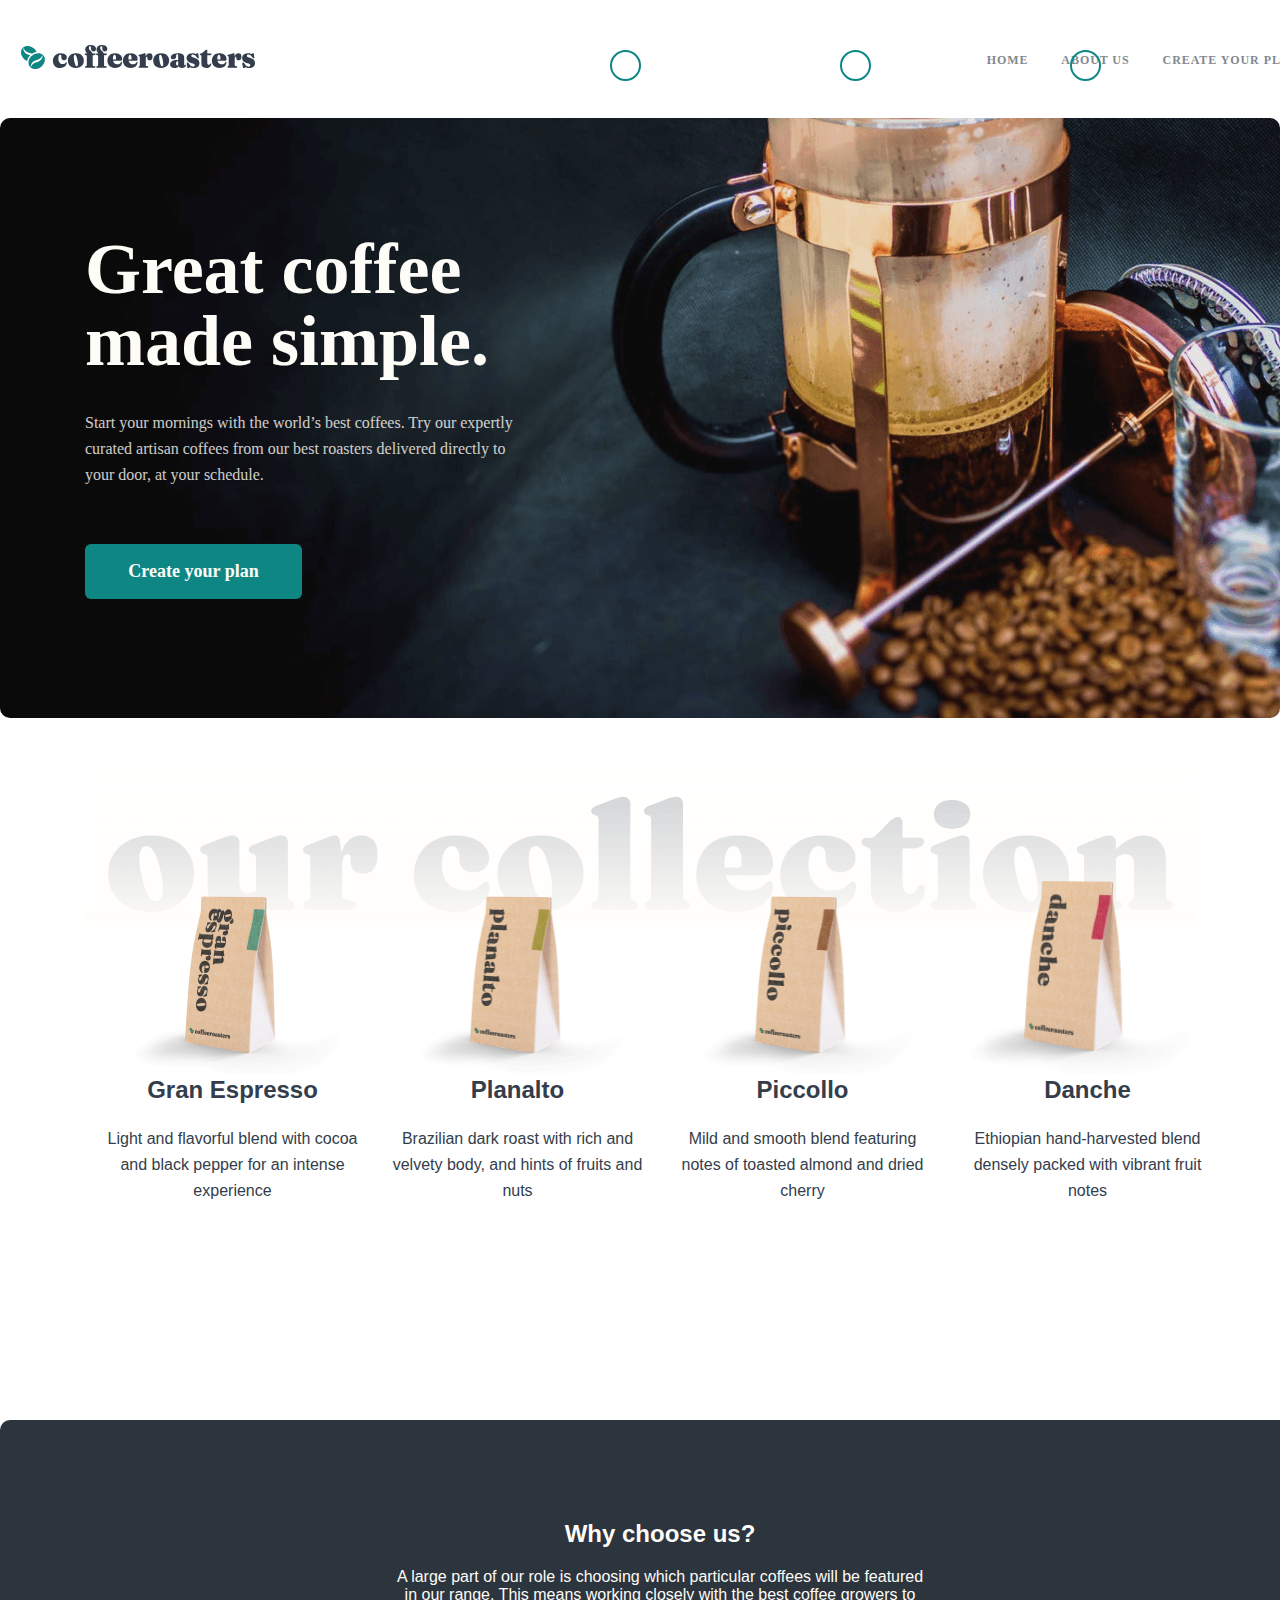
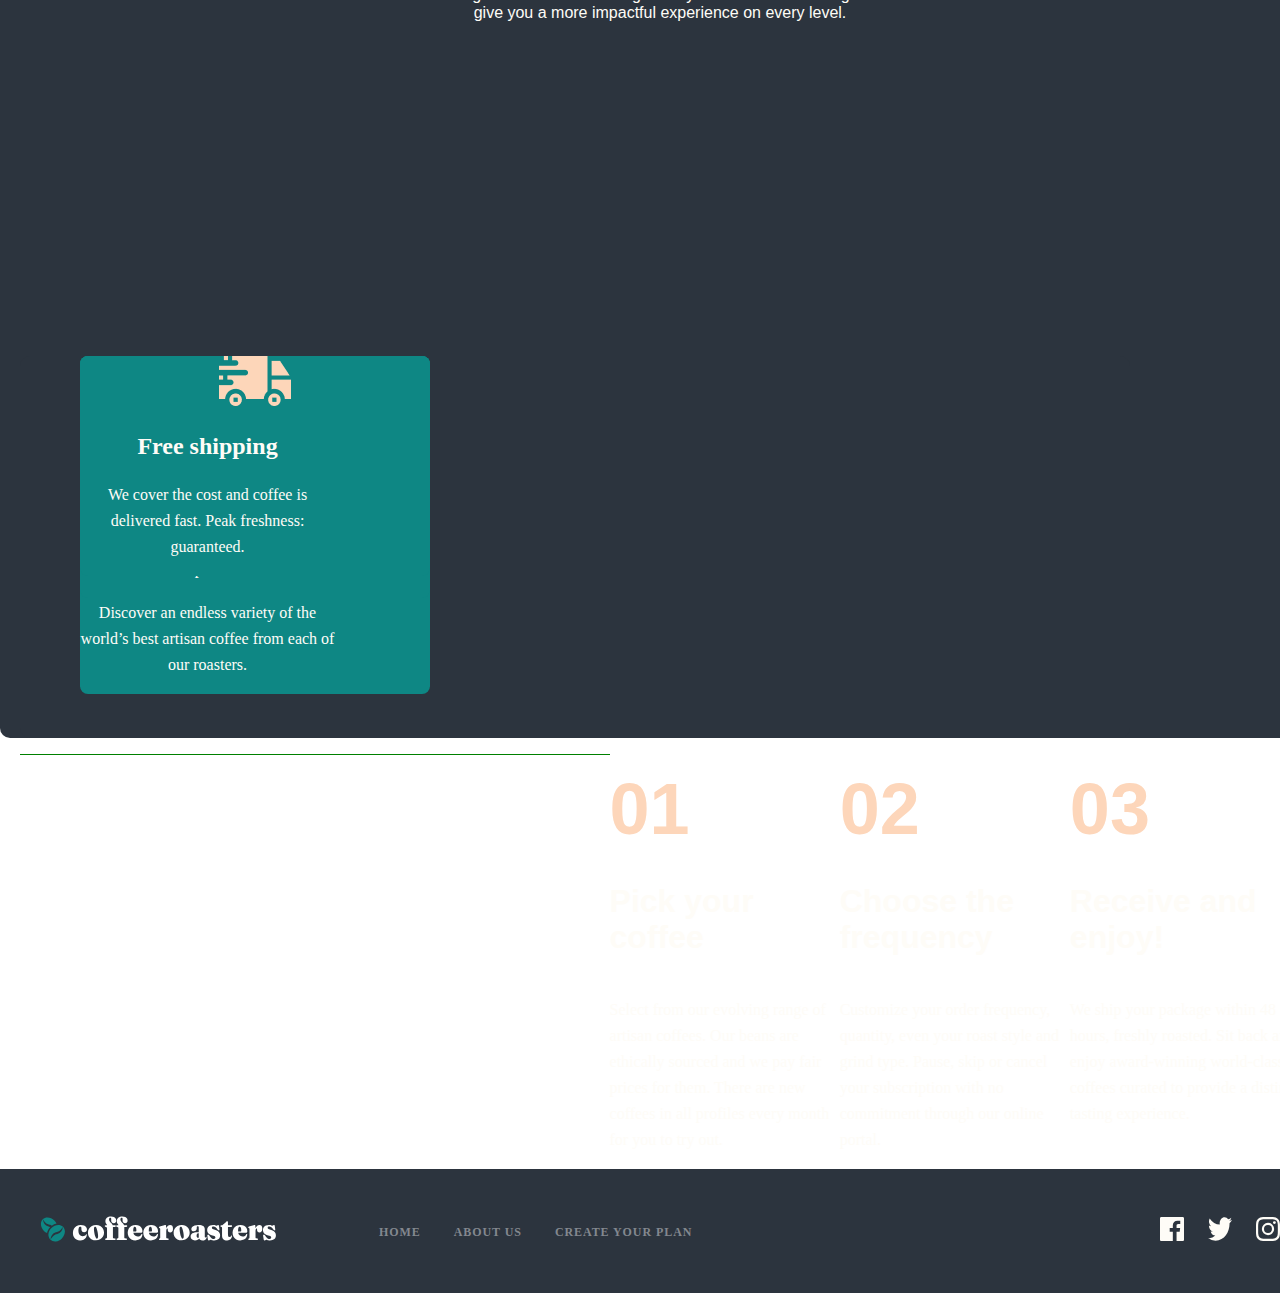
==== index.html @ 42d0ed80 "Add changing coffee" ====
<!DOCTYPE html>
<html lang="en">
<head>
    <meta charset="UTF-8">
    <meta http-equiv="X-UA-Compatible" content="IE=edge">
    <meta name="viewport" content="width=device-width, initial-scale=1.0">
    
    <link rel="stylesheet" href="./css/main.min.css">
    <title>coffeeroasters</title>
</head>
<body>
    <!-- Header -->
    
    <header class="header">
        <div class="container">
            <a class="logo-link" href="./index.html">
                <img
                class="logo-link-image" 
                src="./images/header-logo.svg" 
                alt="coffeeroasters's logo"
                width="236"
                height="26"
                >
            </a>
            
            <!-- nav -->
            
            <nav class="nav">
                <ul class="nav__list">
                    <li class="nav__item">
                        <a class="nav__link nav__link--active" href="./index.html">HOME</a>
                    </li>
                    <li class="nav__item">
                        <a class="nav__link" href="./about.html">ABOUT US</a>
                    </li>
                    <li class="nav__item">
                        <a class="nav__link" href="./creat.html">Create your plan</a>
                    </li>
                </ul>
            </nav>
        </div>
    </header>
    
    <!-- Main -->
    
    <main class="main">
        <!-- Hero -->
        
        <section class="hero">
            <div class="container">
                <h1 class="hero__heading">Great coffee made simple.</h1>
                
                <p class="hero__description">
                    Start your mornings with the world’s best coffees. 
                    Try our expertly curated artisan coffees from our best 
                    roasters delivered directly to your door, at your schedule.
                </p>
                
                <button
                class="hero__link button" 
                href="./create-your-plan.html" 
                title="Create your plan">Create your plan
            </button>
        </div>
    </section>
    
    <!-- Collection -->
    <section class="collection">
        <div class="container__small">
            <ul class="collection__list">
                <li class="collection__item__espresso">
                    <h2 class="collection__heading">Gran Espresso</h2>
                    
                    <p class="collection__paragraph">
                        Light and flavorful blend with
                        cocoa and black pepper for an intense experience
                    </p>
                </li>
                <li class="collection__item__planalto">
                    <h2 class="collection__heading">Planalto</h2>
                    
                    <p class="collection__paragraph">
                        Brazilian dark roast with rich and velvety body, 
                        and hints of fruits and nuts
                    </p>
                </li>
                <li class="collection__item__piccollo">
                    <h2 class="collection__heading">Piccollo</h2>
                    
                    <p class="collection__paragraph">
                        Mild and smooth blend featuring notes
                        of toasted almond and dried cherry
                    </p>
                </li>
                <li class="collection__item__danche">
                    <h2 class="collection__heading">Danche</h2>
                    
                    <p class="collection__paragraph">
                        Ethiopian hand-harvested blend densely
                        packed with vibrant fruit notes
                    </p>
                </li>
            </ul>
        </div>
    </section>
    
    <section class="service">
        <div class="container">
            <div class="service__info">
                <h2 class="service-heading">Why choose us?</h2>
                
                <p class="service__info__paragraph">
                    A large part of our role is choosing which particular
                    coffees will be featured 
                    in our range. This means working closely 
                    with the best coffee growers to give 
                    you a more impactful experience on every level.
                </p>
            </div>
            
            
            <div class="services">
                <div class="container">
                    <ul class="services__sub__list">
                        <li class="services__sub__item  ">
                            <img
                            class="coffe" 
                            src="./images/coffe.png" 
                            alt="coffe"
                            width="71"
                            height="72"
                            >
                            
                            <h2 class="services__sub__heading">Best quality</h2>
                            
                            <p class="services__sub__text">
                                Discover an endless variety of the world’s
                                best artisan coffee from each of our roasters.
                            </p>
                        </li>
                        <li class="services__sub__item ">
                            <img
                            class="benefits"
                            src="./images/surprise.png" 
                            alt="Exclusive benefits"
                            width="72"
                            height="72"
                            >
                            <h2 class="services__sub__heading">Exclusive benefits</h2>
                            
                            <p class="services__sub__text">
                                Special offers and swag when you subscribe, 
                                including 30% off your first shipment.
                            </p>
                        </li>
                        <li class="services__sub__item">
                            
                            <img  
                            class="car"
                            src="./images/car.png" 
                            alt="Free shipping"
                            width="72"
                            height="50"
                            >
                            <h2 class="services__sub__heading">Free shipping</h2>
                            
                            <p class="services__sub__text">
                                We cover the cost and coffee is delivered fast.
                                Peak freshness: guaranteed.
                            </p>
                        </li>
                    </ul>
                </div>
            </div>
        </div>
        
    </section>
    
    
    <section class="choices">
        <div class="container">
            <ol class="choices__list">
                <li class="choices__item">
                    <h3 class="choices__heading">
                        <span class="choices__heading__count">01</span>
                        <span class="choices__heading__text">Pick your coffee</span>
                    </h3>
                    
                    <p class="choices__text">
                        Select from our evolving range of artisan coffees.
                        Our beans are ethically 
                        sourced and we pay fair prices for them. 
                        There are new coffees in all profiles 
                        every month for you to try out.
                    </p>
                </li>
                
                <li class="choices__item">
                    <h3 class="choices__heading">
                        <span class="choices__heading__count">02</span>
                        <span class="choices__heading__text">Choose the frequency</span>
                    </h3>
                    
                    <p class="choices__text">
                        Customize your order frequency, quantity, 
                        even your roast style and grind type. 
                        Pause, skip or cancel your subscription 
                        with no commitment through our online portal.
                    </p>
                </li>
                
                <li class="choices__item">
                    <h3 class="choices__heading">
                        <span class="choices__heading__count">03</span>
                        <span class="choices__heading__text">Receive and enjoy!</span>
                    </h3>
                    
                    <p class="choices__text">
                        We ship your package within 48 hours, freshly roasted. 
                        Sit back and enjoy award-winning world-class coffees curated
                        to provide a distinct tasting experience.
                    </p>
                </li>
            </ol>
        </div>
    </section>
</main>

<!-- Footer -->

<footer class="footer">
    <div class="container">
        <div class="footer__inner">
            <a class="logo-link" href="./index.html">
                <img
                class="logo-link-image" 
                src="./images/logo-oq.svg" 
                alt="coffeeroasters's logo"
                width="236"
                height="26"
                >
            </a>
            
            <!-- Nav -->
            
            <nav class="nav">
                <ul class="nav__list">
                    <li class="nav__item">
                        <a class="nav__link" href="./index.html">HOME</a>
                    </li>
                    <li class="nav__item">
                        <a class="nav__link" href="./about.html">ABOUT US</a>
                    </li>
                    <li class="nav__item">
                        <a class="nav__link" href="./creat.html">Create your plan</a>
                    </li>
                </ul>
            </nav>
            
            <!-- Socials -->
            
            <ul class="socials">
                <li class="socials__item">
                    <a class="socials__link" href="#">
                        <img
                        src="./images/facebooke.svg" 
                        alt="Social media icon"
                        width="24"
                        height="24"
                        >
                    </a>
                </li>
                <li class="socials__item">
                    <a class="socials__link" href="#">
                        <img 
                        src="./images/twiter-icon.svg" 
                        alt="Social media icon"
                        width="24"
                        height="24"
                        >
                    </a>
                </li>
                <li class="socials__item">
                    <a class="socials__link" href="#">
                        <img
                        src="./images/instagram-icon.svg" 
                        alt="Social media icon"
                        width="24"
                        height="24"
                        >
                    </a>
                </li>
            </ul>
        </div>
    </div>
</footer>
</body>
</html>
---- css/main.min.css ----
/*! normalize.css v8.0.1 | MIT License | github.com/necolas/normalize.css */html{line-height:1.15;-webkit-text-size-adjust:100%}body{margin:0}main{display:block}h1{font-size:2em;margin:0.67em 0}hr{-webkit-box-sizing:content-box;box-sizing:content-box;height:0;overflow:visible}pre{font-family:monospace, monospace;font-size:1em}a{background-color:transparent}abbr[title]{border-bottom:none;text-decoration:underline;-webkit-text-decoration:underline dotted;text-decoration:underline dotted}b,strong{font-weight:bolder}code,kbd,samp{font-family:monospace, monospace;font-size:1em}small{font-size:80%}sub,sup{font-size:75%;line-height:0;position:relative;vertical-align:baseline}sub{bottom:-0.25em}sup{top:-0.5em}img{border-style:none}button,input,optgroup,select,textarea{font-family:inherit;font-size:100%;line-height:1.15;margin:0}button,input{overflow:visible}button,select{text-transform:none}button,[type="button"],[type="reset"],[type="submit"]{-webkit-appearance:button}button::-moz-focus-inner,[type="button"]::-moz-focus-inner,[type="reset"]::-moz-focus-inner,[type="submit"]::-moz-focus-inner{border-style:none;padding:0}button:-moz-focusring,[type="button"]:-moz-focusring,[type="reset"]:-moz-focusring,[type="submit"]:-moz-focusring{outline:1px dotted ButtonText}fieldset{padding:0.35em 0.75em 0.625em}legend{-webkit-box-sizing:border-box;box-sizing:border-box;color:inherit;display:table;max-width:100%;padding:0;white-space:normal}progress{vertical-align:baseline}textarea{overflow:auto}[type="checkbox"],[type="radio"]{-webkit-box-sizing:border-box;box-sizing:border-box;padding:0}[type="number"]::-webkit-inner-spin-button,[type="number"]::-webkit-outer-spin-button{height:auto}[type="search"]{-webkit-appearance:textfield;outline-offset:-2px}[type="search"]::-webkit-search-decoration{-webkit-appearance:none}::-webkit-file-upload-button{-webkit-appearance:button;font:inherit}details{display:block}summary{display:list-item}template{display:none}[hidden]{display:none}@font-face{font-family:'Fraunces';font-style:italic;font-weight:900;src:url("../fonts/fraunces-v10-latin-900italic.woff2") format("woff2") url("../fonts/fraunces-v10-latin-900italic.woff") format("woff")}@font-face{font-family:'Barlow';font-style:normal;font-weight:400;src:url("../fonts/barlow-v5-latin-regular.woff2") format("woff2") url("../fonts/barlow-v5-latin-regular.woff") format("woff")}@font-face{font-family:'Barlow';font-style:normal;font-weight:700;src:url("../fonts/barlow-v5-latin-700.woff2") format("woff2") url("../fonts/barlow-v5-latin-700.woff") format("woff")}*{-webkit-box-sizing:border-box;box-sizing:border-box}html{height:100%}body{height:100%;display:-webkit-box;display:-ms-flexbox;display:flex;-webkit-box-orient:vertical;-webkit-box-direction:normal;-ms-flex-direction:column;flex-direction:column;margin:0;padding:0;font-family:"Arial", sans-serif}.img{vertical-align:middle;-o-object-fit:cover;object-fit:cover}.main{-webkit-box-flex:1;-ms-flex-positive:1;flex-grow:1}.container{width:1320px;margin:0 auto;padding:0 20px}.container__small{width:1150px;margin:0 auto;padding:0 20px}.header .container{display:-webkit-box;display:-ms-flexbox;display:flex;-webkit-box-align:center;-ms-flex-align:center;align-items:center;-webkit-box-pack:justify;-ms-flex-pack:justify;justify-content:space-between;padding:44px 20px}.nav__list{display:-webkit-box;display:-ms-flexbox;display:flex;-webkit-box-align:center;-ms-flex-align:center;align-items:center;margin:0;padding:0;list-style-type:none}.nav__item+.nav__item{margin-left:33px}.nav__link{text-decoration:none;font-family:Barlow;font-weight:700;font-size:12px;line-height:15px;letter-spacing:0.923077px;text-transform:uppercase;color:#83888F;-webkit-transition:color 0.2s ease;transition:color 0.2s ease}.nav__link:hover{color:#333D4B}.nav__link:active{color:#333D4B}.hero .container{width:1280px;height:600px;padding:115px 85px;background-image:url(../images/Bitmap.png);border-radius:10px;background-position:center;background-repeat:no-repeat}.hero__heading{width:493px;height:145px;font-family:Fraunces;font-weight:900;margin-top:0;margin-bottom:32px;font-size:72px;line-height:72px;color:#fefcf7}.hero__description{width:445px;font-family:Barlow;font-weight:400;margin-top:0;margin-bottom:56px;font-size:16px;line-height:26px;color:#FEFCF7;opacity:0.8}.intro .container{width:1280px;height:450px;padding:115px 85px;border-radius:10px;background-image:url("../images/about us.png");background-position:center;background-repeat:no-repeat}.intro__heading{width:188px;height:48px;font-family:Fraunces;font-weight:900;margin-top:0;margin-bottom:24px;font-size:40px;line-height:48px;color:#FEFCF7}.intro-paragraph{width:445px;font-family:Barlow;font-weight:400;font-size:16px;line-height:26px;color:#FEFCF7}.collection .container__small{margin:0 auto;margin-bottom:200px;padding:0;background-image:url("../images/Group 13.png");background-position:top;background-repeat:no-repeat}.collection__list{display:-webkit-box;display:-ms-flexbox;display:flex;-webkit-box-pack:justify;-ms-flex-pack:justify;justify-content:space-between;list-style-type:none;text-align:center}.collection__item__espresso{width:255px;background-image:url("../images/kopi1 copy.png");background-position:center;background-size:255px 193px;background-repeat:no-repeat;margin:0;padding:0;padding-top:320px}.collection__item__planalto{width:255px;background-image:url("../images/kopi2.png");background-position:center;background-size:255px 193px;background-repeat:no-repeat;margin:0;padding:0;padding-top:320px}.collection__item__piccollo{width:255px;background-image:url("../images/kopi3.png");background-position:center;background-size:255px 193px;background-repeat:no-repeat;margin:0;padding:0;padding-top:320px}.collection__item__danche{width:255px;background-image:url("../images/kopi4 (1).png");background-position:center;background-size:255px 193px;background-repeat:no-repeat;margin:0;padding:0;padding-top:320px}.collection__heading{font-size:24px;line-height:32px;-webkit-box-align:center;-ms-flex-align:center;align-items:center;text-align:center;color:#333D4B}.collection__paragraph{width:255px;height:78px;font-size:16px;line-height:26px;text-align:center;color:#333D4B}.service .container{position:relative;background-color:#2C343E;border-radius:10px;color:white;text-align:center}.service-heading{padding-top:100px;padding-right:475.5px;padding-left:475.5px}.service__info__paragraph{padding-bottom:317px;width:540px;margin:0 auto}.service__info{color:#FEFCF7}.quality{position:absolute;background-color:#0E8784;border-radius:8px}.services{width:350px}.services__sub__list{width:350px;height:382px;position:relative;display:-webkit-box;display:-ms-flexbox;display:flex;margin-right:100px;-webkit-box-pack:justify;-ms-flex-pack:justify;justify-content:space-between;position:relative}.coffe{width:71px;height:72px;display:-webkit-box;display:-ms-flexbox;display:flex;-webkit-box-pack:center;-ms-flex-pack:center;justify-content:center;-webkit-box-align:center;-ms-flex-align:center;align-items:center;margin-top:100px}.services__sub__item{width:350px;background-color:#0E8784;list-style-type:none;border-radius:8px;position:absolute}.services .container{width:1110px}.services__sub__heading{width:255px;font-family:Fraunces;font-weight:900;font-size:24px;line-height:32px;text-align:center;color:#FEFCF7}.services__sub__text{width:255px;font-family:Barlow;font-size:16px;line-height:26px;text-align:center;color:#FEFCF7}.socials{display:-webkit-box;display:-ms-flexbox;display:flex;-webkit-box-align:center;-ms-flex-align:center;align-items:center;-webkit-box-pack:justify;-ms-flex-pack:justify;justify-content:space-between;margin:0;margin-left:auto;padding:0;list-style-type:none}.socials__item+.socials__item{margin-left:24px}.socials__link{text-decoration:none}.footer .container{background-color:#2C343E}.footer__inner{display:-webkit-box;display:-ms-flexbox;display:flex;-webkit-box-align:center;-ms-flex-align:center;align-items:center;padding:47px 20px}.footer .logo-link{margin-right:103px}.footer .nav__link:hover{color:#fefcf7}.button{display:inline-block;width:217px;text-decoration:none;padding:15px;font-family:Fraunces;font-weight:900;font-size:18px;line-height:25px;text-align:center;white-space:nowrap;overflow:hidden;text-overflow:ellipsis;color:#FEFCF7;background:#0E8784;border:none;border-radius:6px;cursor:pointer;-webkit-transition:background-color 0.2s ease;transition:background-color 0.2s ease}.button:hover{background-color:#66D2CF}.button:disabled{background-color:#e2dedb}.commitment .container{display:-webkit-box;display:-ms-flexbox;display:flex;-webkit-box-pack:justify;-ms-flex-pack:justify;justify-content:space-between;width:1110px;height:520px}.commitment{margin-top:168px;margin-bottom:158px}.commitment__image{display:-webkit-box;display:-ms-flexbox;display:flex;-webkit-box-pack:center;-ms-flex-pack:center;justify-content:center;-webkit-box-align:center;-ms-flex-align:center;align-items:center;width:445px;height:520px;margin-right:125px;-o-object-fit:cover;object-fit:cover}.our-commitment{width:540px}.commitment__heading{display:-webkit-box;display:-ms-flexbox;display:flex;-webkit-box-pack:center;-ms-flex-pack:center;justify-content:center;-webkit-box-align:center;-ms-flex-align:center;align-items:center;width:357px;font-family:Fraunces;font-weight:900;font-size:40px;line-height:48px;color:#333D4B}.commitment__paragraph{display:-webkit-box;display:-ms-flexbox;display:flex;-webkit-box-pack:center;-ms-flex-pack:center;justify-content:center;-webkit-box-align:center;-ms-flex-align:center;align-items:center;width:540px;font-size:16px;line-height:26px;color:#333D4B;opacity:0.8}.quality .container{position:relative;display:-webkit-box;display:-ms-flexbox;display:flex;-webkit-box-pack:justify;-ms-flex-pack:justify;justify-content:space-between;padding:85px;padding-bottom:190px;background-image:url("../images/Mask-about.png");background-repeat:no-repeat}.quality__info{width:540px}.quality__heading{padding-top:10px;padding-left:85px;font-weight:900;font-size:40px;line-height:48px;color:#FEFCF7}.quality__heading::before{bottom:40%;right:10%;width:445px;height:447px;position:absolute;background-image:url(../images/Bitmap2-about.jpg);background-repeat:no-repeat;content:""}.quality__paragraph{padding-top:32px;padding-left:85px;width:540px;font-family:Barlow;font-weight:normal;font-size:16px;line-height:26px;color:#FEFCF7;opacity:0.8}.headquarters .container{display:-webkit-box;display:-ms-flexbox;display:flex}.headquarters__heading{width:255px;font-family:Fraunces;font-weight:900;font-size:24px;line-height:32px;color:#83888F}.headquarters__table{width:1110px;margin-left:auto;margin-right:auto;display:-webkit-box;display:-ms-flexbox;display:flex}.headquarters__sub__list{display:-webkit-box;display:-ms-flexbox;display:flex;-webkit-box-pack:justify;-ms-flex-pack:justify;justify-content:space-between}.headquarters__table__child{padding:85px}.headquarters__table__list{margin:0;padding:85px;padding:0;list-style-type:none}.content{width:1045px;height:262px}.headquarters__sub__item{-webkit-box-align:center;-ms-flex-align:center;align-items:center;-webkit-box-pack:center;-ms-flex-pack:center;justify-content:center}.headquarters__sub__heading{width:272px;height:36}.headquarters__sub__text{width:285px;height:107px}.headquarters__table__img{width:48.97px;height:43.94px;margin-bottom:55px}.headquarter__table__item{margin-bottom:24px;font-family:Fraunces;font-weight:900;font-size:32px;line-height:36px;color:#333D4B}.headquarters__table__item{font-family:Barlow;font-size:16px;line-height:26px;color:#333D4B}.starting .container{width:1280px;height:450px;padding:115px 85px;margin-bottom:160px;border-radius:10px;background-image:url("..//../images/creat.png");background-position:center;background-repeat:no-repeat}.starting__heading{width:300px;height:48px;font-family:Fraunces;font-weight:900;margin-top:0;margin-bottom:24px;font-size:40px;line-height:48px;color:#FEFCF7}.starting__paragraph{width:445px;font-family:Barlow;font-weight:400;font-size:16px;line-height:26px;color:#FEFCF7}.choice .container{width:1280px;height:653px;color:#2C343E;background:#2C343E;border-radius:10px}.choice__list{display:-webkit-box;display:-ms-flexbox;display:flex;list-style-type:none}.choice__list .choice__list::before{position:absolute;display:block;width:763px;height:1px;background-color:#FDD6BA;content:''}.choice__item{position:relative;width:285px;padding-top:100px;margin:20px;margin-top:0}.choice__item::before{position:absolute;margin-top:50px;top:0;display:inline-block;width:27px;height:27px;border:2px solid #0E8784;border-radius:50%;-webkit-box-sizing:border-box;box-sizing:border-box;content:''}.choice__item+.choice__item{margin-left:95px}.choice__heading{display:-webkit-box;display:-ms-flexbox;display:flex;-webkit-box-orient:vertical;-webkit-box-direction:normal;-ms-flex-direction:column;flex-direction:column;margin-bottom:42px}.choice__heading__count{margin-bottom:38px;font-family:Fraunces 9pt;font-style:normal;font-weight:900;font-size:72px;line-height:72px;color:#FDD6BA}.choice__heading__text{font-family:Fraunces 9pt;font-style:normal;font-weight:900;font-size:32px;line-height:36px;color:#FEFCF7}.choice__text{font-family:Barlow;font-style:normal;font-weight:normal;font-size:16px;line-height:26px;color:#FEFCF7}.choice .container{position:relative;width:1280px;margin-bottom:168px;background:#2C343E;border-radius:10px}.choices__list{display:-webkit-box;display:-ms-flexbox;display:flex;margin:0;padding:0;list-style-type:none}.choices__list::before{content:'';width:730px;height:1px;background-color:green;display:block}.choices__item{width:285px}.choices__item::before{position:absolute;margin-top:50px;top:0;display:inline-block;width:31px;height:31px;border:2px solid #0E8784;border-radius:50%;-webkit-box-sizing:border-box;box-sizing:border-box;content:''}.choices__item+.choice__item{margin-left:95px}.choices__heading{display:-webkit-box;display:-ms-flexbox;display:flex;-webkit-box-orient:vertical;-webkit-box-direction:normal;-ms-flex-direction:column;flex-direction:column;margin-bottom:42px}.choices__heading__count{margin-bottom:38px;font-family:Fraunces 9pt;font-style:normal;font-weight:900;font-size:72px;line-height:72px;color:#FDD6BA}.choices__heading__text{font-family:Fraunces 9pt;font-style:normal;font-weight:900;font-size:32px;line-height:36px;color:#FEFCF7}.choices__text{font-family:Barlow;font-style:normal;font-weight:normal;font-size:16px;line-height:26px;color:#FEFCF7}.customer .container{margin-bottom:168px}.customer__right__list{list-style-type:none;margin:0;padding:0}.customer-right__link{text-decoration:none;font-family:"Fraunces", Arial, Helvetica, sans-serif;opacity:0.4;font-weight:900;font-size:24px;line-height:32px;color:#333D4B}.customer-right__link:hover{opacity:0.8}.customer-right__link:active{opacity:1}.customer__right__item+.customer__right__item::before{display:block;width:255px;height:1px;margin:24px 0;background-color:#83888F;content:''}.customer__intro__box{display:-webkit-box;display:-ms-flexbox;display:flex}.customer__left__list{list-style-type:none}.customer__lable+.customer__lable{margin-left:23px}.customer__left__heading{font-family:Fraunces 9pt;font-weight:900;font-size:40px;line-height:48px;color:#83888F;list-style-type:none}.customer__box{width:228px;background:#F4F1EB;border-radius:8px;padding:32px 28px;padding-bottom:84px;display:block}.customer__box__heading{display:block;width:99px;font-family:Fraunces 9pt;margin-bottom:24px;font-weight:900;font-size:24px;line-height:32px;color:#333D4B}.customer__box__text{display:block;font-family:Barlow;font-size:16px;line-height:26px;color:#333D4B}
/*# sourceMappingURL=main.min.css.map */
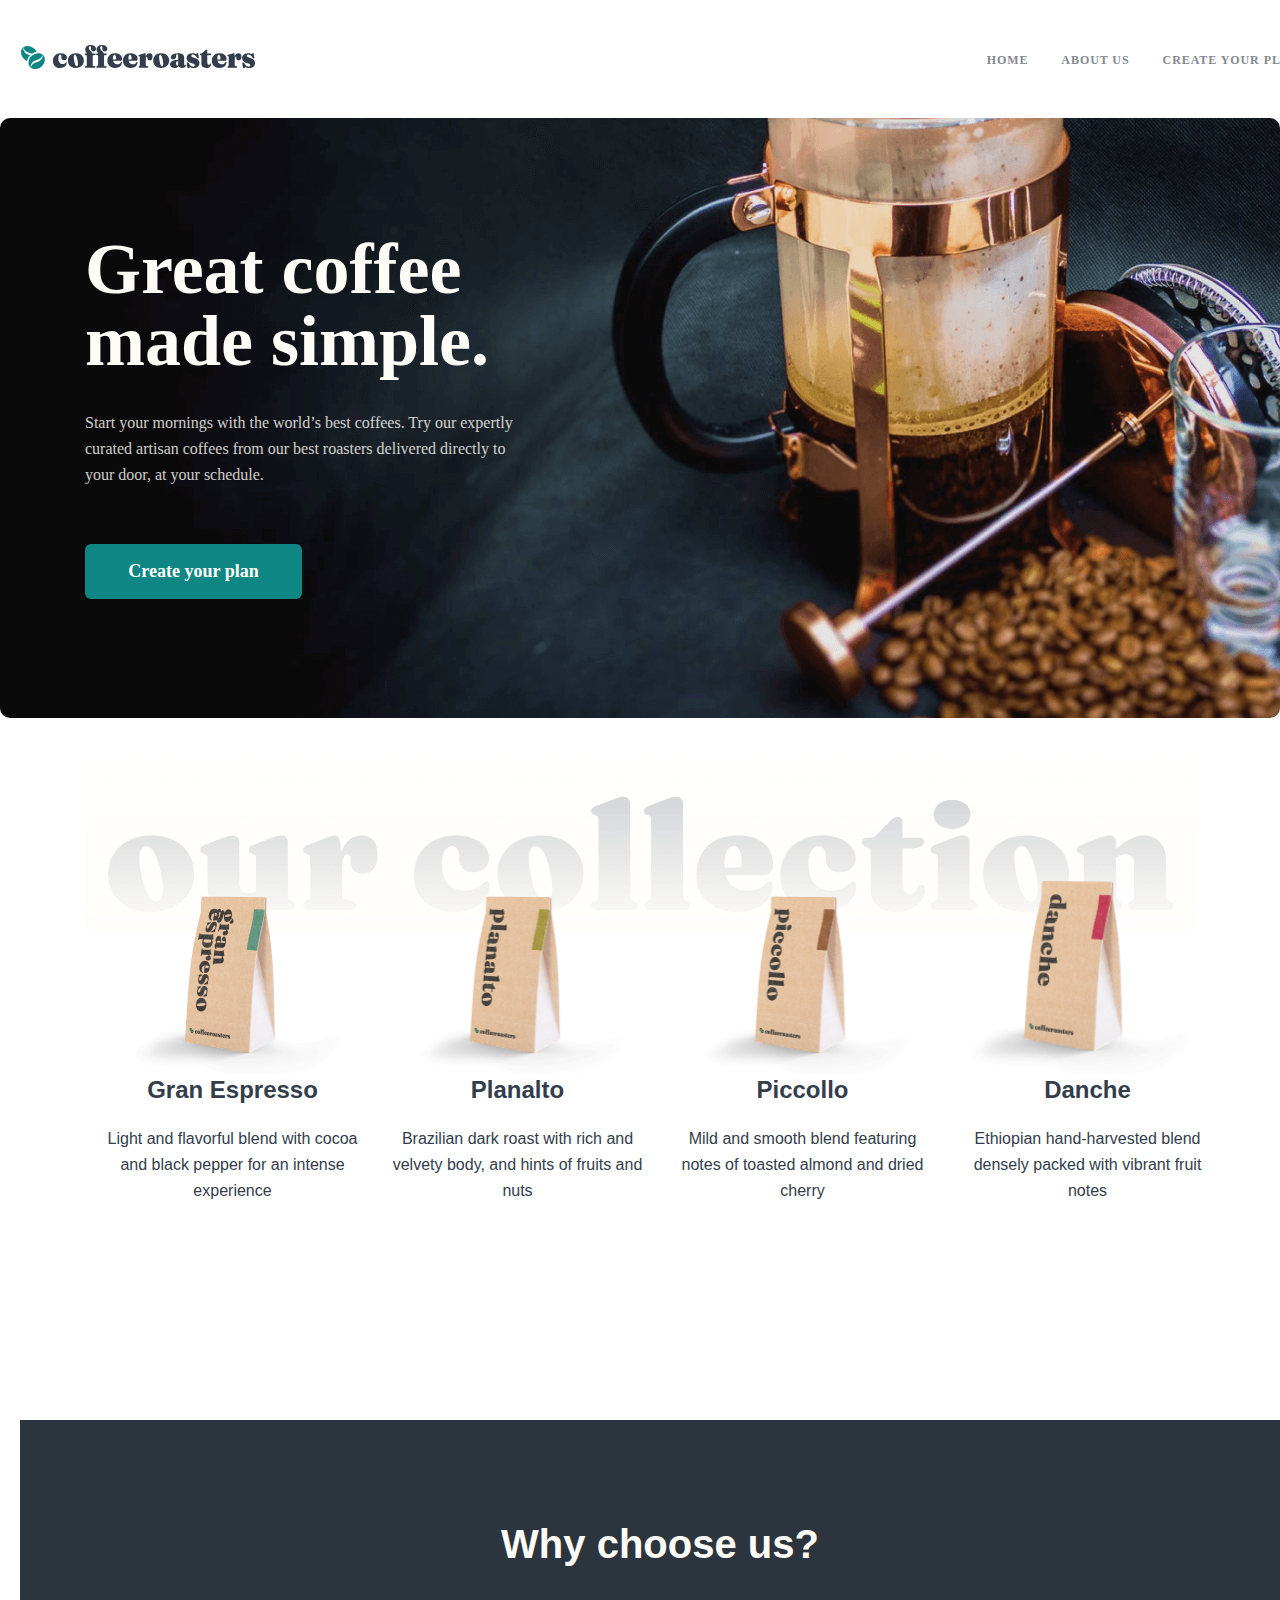
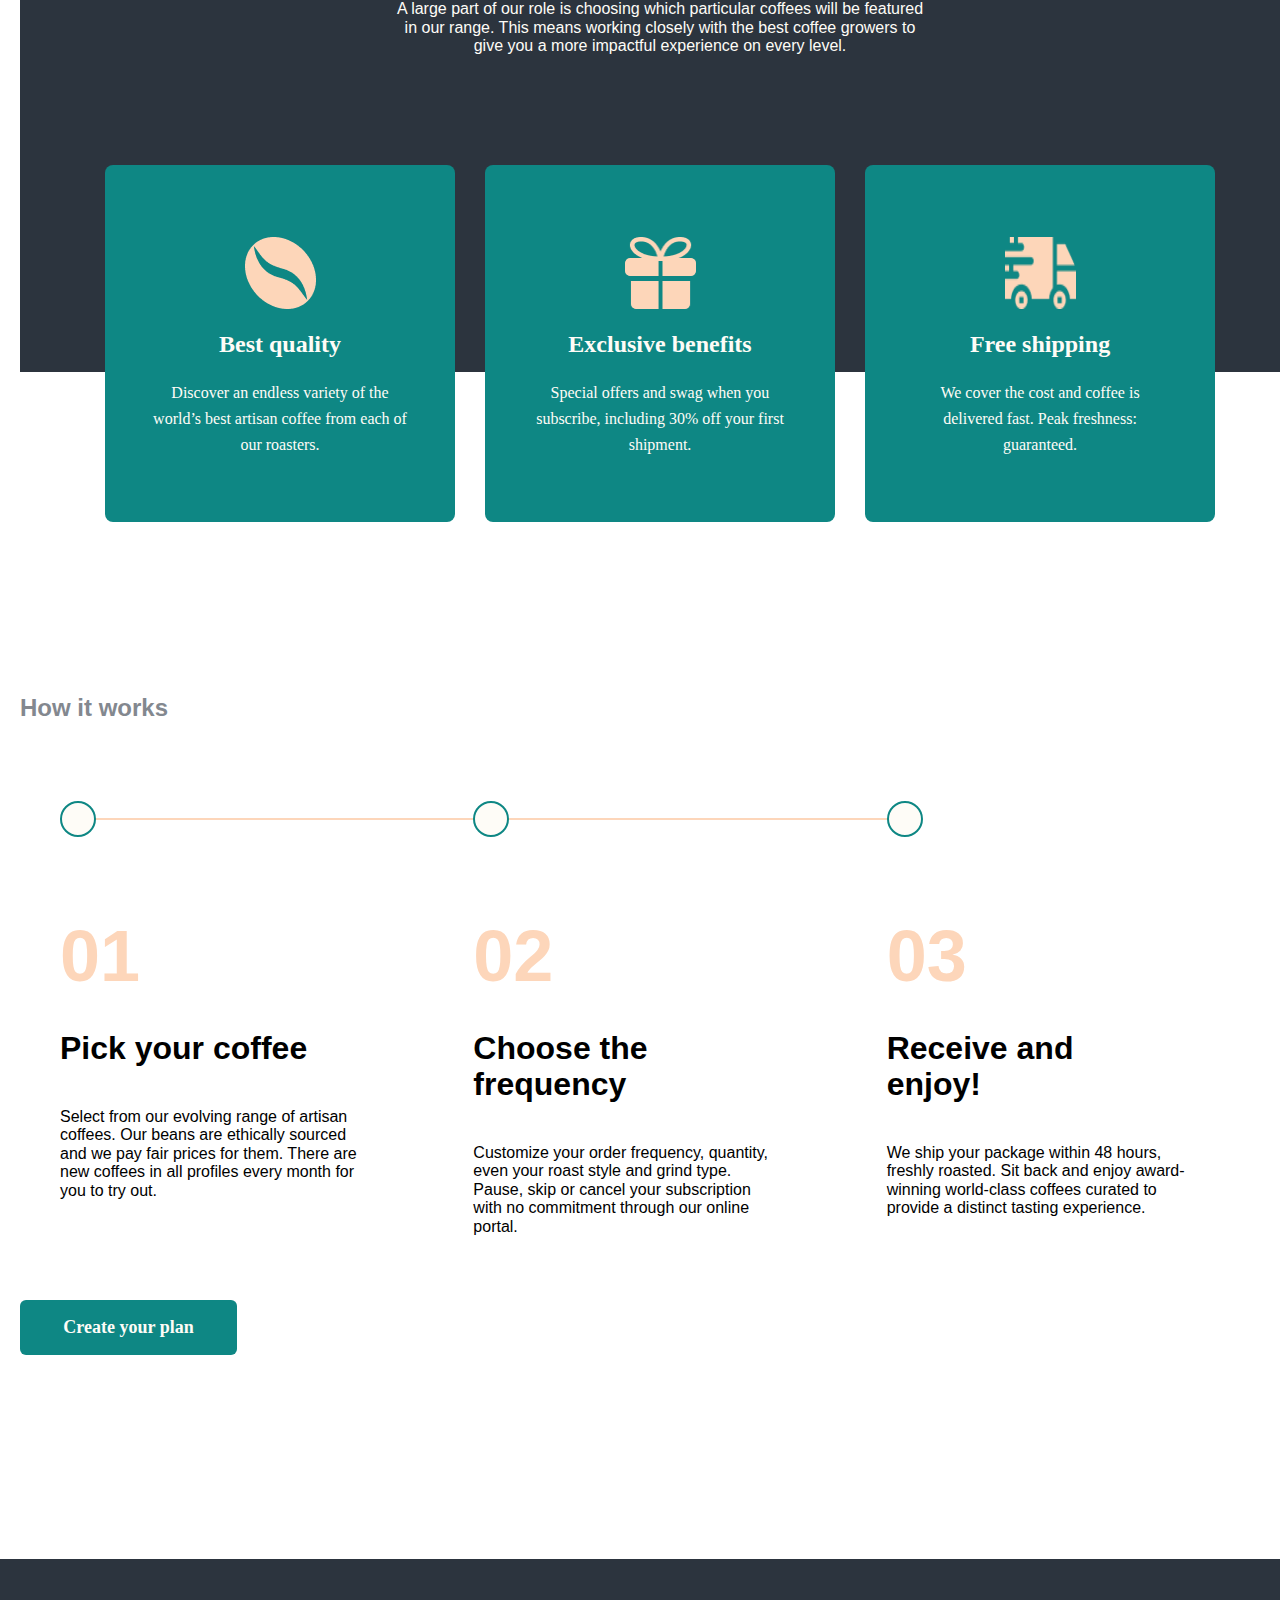
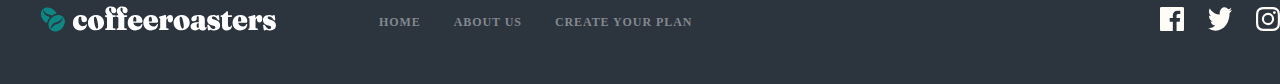
==== commit ad5bdabc: "Add Ending coffee" ====
--- a/index.html
+++ b/index.html
@@ -104,12 +104,12 @@
         </div>
     </section>
     
-    <section class="service">
+    <section class="services">
         <div class="container">
-            <div class="service__info">
-                <h2 class="service-heading">Why choose us?</h2>
-                
-                <p class="service__info__paragraph">
+            <div class="services__info">
+                <h2 class="services-heading">Why choose us?</h2>
+                
+                <p class="services__info__paragraph">
                     A large part of our role is choosing which particular
                     coffees will be featured 
                     in our range. This means working closely 
@@ -119,111 +119,104 @@
             </div>
             
             
-            <div class="services">
-                <div class="container">
-                    <ul class="services__sub__list">
-                        <li class="services__sub__item  ">
-                            <img
-                            class="coffe" 
-                            src="./images/coffe.png" 
-                            alt="coffe"
-                            width="71"
-                            height="72"
-                            >
-                            
-                            <h2 class="services__sub__heading">Best quality</h2>
-                            
-                            <p class="services__sub__text">
-                                Discover an endless variety of the world’s
-                                best artisan coffee from each of our roasters.
-                            </p>
-                        </li>
-                        <li class="services__sub__item ">
-                            <img
-                            class="benefits"
-                            src="./images/surprise.png" 
-                            alt="Exclusive benefits"
-                            width="72"
-                            height="72"
-                            >
-                            <h2 class="services__sub__heading">Exclusive benefits</h2>
-                            
-                            <p class="services__sub__text">
-                                Special offers and swag when you subscribe, 
-                                including 30% off your first shipment.
-                            </p>
-                        </li>
-                        <li class="services__sub__item">
-                            
-                            <img  
-                            class="car"
-                            src="./images/car.png" 
-                            alt="Free shipping"
-                            width="72"
-                            height="50"
-                            >
-                            <h2 class="services__sub__heading">Free shipping</h2>
-                            
-                            <p class="services__sub__text">
-                                We cover the cost and coffee is delivered fast.
-                                Peak freshness: guaranteed.
-                            </p>
-                        </li>
-                    </ul>
-                </div>
+            
+            <ul class="services__sub__list">
+                <li class="services__sub__item  ">
+                    <img
+                    class="coffe" 
+                    src="./images/coffe.png" 
+                    alt="coffe"
+                    width="71"
+                    height="72"
+                    >
+                    
+                    <h2 class="services__sub__heading">Best quality</h2>
+                    
+                    <p class="services__sub__text">
+                        Discover an endless variety of the world’s
+                        best artisan coffee from each of our roasters.
+                    </p>
+                </li>
+                <li class="services__sub__item ">
+                    <img
+                    class="coffe"
+                    src="./images/surprise.png" 
+                    alt="coffe"
+                    width="72"
+                    height="72"
+                    >
+                    <h2 class="services__sub__heading">Exclusive benefits</h2>
+                    
+                    <p class="services__sub__text">
+                        Special offers and swag when you subscribe, 
+                        including 30% off your first shipment.
+                    </p>
+                </li>
+                <li class="services__sub__item">
+                    
+                    <img  
+                    class="coffe"
+                    src="./images/car.png" 
+                    alt="coffe"
+                    width="72"
+                    height="50"
+                    >
+                    <h2 class="services__sub__heading">Free shipping</h2>
+                    
+                    <p class="services__sub__text">
+                        We cover the cost and coffee is delivered fast.
+                        Peak freshness: guaranteed.
+                    </p>
+                </li>
+            </ul>
+        </div>
+    </div>
+    </section>
+    
+<!--STEPS-->
+
+        <section class="steps">
+            <div class="container container--small">
+                <h2 class="steps__heading">How it works</h2>
+                
+                <ol class="steps__list">
+                    <li class="step">
+                        <h3 class="step__heading">
+                            <span class="step__heading__count">01</span>
+                            <span class="step__heading__name">Pick your coffee</span>
+                        </h3>
+                        
+                        <p class="step__text">
+                            Select from our evolving range of artisan coffees. Our beans are ethically sourced and we pay fair prices for them. There are new coffees in all profiles every month for you to try out.
+                        </p>
+                    </li>
+                    
+                    <li class="step">
+                        <h3 class="step__heading">
+                            <span class="step__heading__count">02</span>
+                            <span class="step__heading__name">Choose the frequency</span>
+                        </h3>
+                        
+                        <p class="step__text">
+                            Customize your order frequency, quantity, even your roast style and grind type. Pause, skip or cancel your subscription with no commitment through our online portal.
+                        </p>
+                    </li>
+                    
+                    <li class="step">
+                        <h3 class="step__heading">
+                            <span class="step__heading__count">03</span>
+                            <span class="step__heading__name">Receive and enjoy!</span>
+                        </h3>
+                        
+                        <p class="step__text">
+                            We ship your package within 48 hours, freshly roasted. Sit back and enjoy award-winning world-class coffees curated to provide a distinct tasting experience.
+                        </p>
+                    </li>
+                </ol>
+                
+                <a class="steps__link button" href="./create.html">Create your plan</a>
             </div>
-        </div>
-        
-    </section>
-    
-    
-    <section class="choices">
-        <div class="container">
-            <ol class="choices__list">
-                <li class="choices__item">
-                    <h3 class="choices__heading">
-                        <span class="choices__heading__count">01</span>
-                        <span class="choices__heading__text">Pick your coffee</span>
-                    </h3>
-                    
-                    <p class="choices__text">
-                        Select from our evolving range of artisan coffees.
-                        Our beans are ethically 
-                        sourced and we pay fair prices for them. 
-                        There are new coffees in all profiles 
-                        every month for you to try out.
-                    </p>
-                </li>
-                
-                <li class="choices__item">
-                    <h3 class="choices__heading">
-                        <span class="choices__heading__count">02</span>
-                        <span class="choices__heading__text">Choose the frequency</span>
-                    </h3>
-                    
-                    <p class="choices__text">
-                        Customize your order frequency, quantity, 
-                        even your roast style and grind type. 
-                        Pause, skip or cancel your subscription 
-                        with no commitment through our online portal.
-                    </p>
-                </li>
-                
-                <li class="choices__item">
-                    <h3 class="choices__heading">
-                        <span class="choices__heading__count">03</span>
-                        <span class="choices__heading__text">Receive and enjoy!</span>
-                    </h3>
-                    
-                    <p class="choices__text">
-                        We ship your package within 48 hours, freshly roasted. 
-                        Sit back and enjoy award-winning world-class coffees curated
-                        to provide a distinct tasting experience.
-                    </p>
-                </li>
-            </ol>
-        </div>
-    </section>
+        </section>
 </main>
 
 <!-- Footer -->
--- a/css/main.min.css
+++ b/css/main.min.css
@@ -1,2 +1,2 @@
-/*! normalize.css v8.0.1 | MIT License | github.com/necolas/normalize.css */html{line-height:1.15;-webkit-text-size-adjust:100%}body{margin:0}main{display:block}h1{font-size:2em;margin:0.67em 0}hr{-webkit-box-sizing:content-box;box-sizing:content-box;height:0;overflow:visible}pre{font-family:monospace, monospace;font-size:1em}a{background-color:transparent}abbr[title]{border-bottom:none;text-decoration:underline;-webkit-text-decoration:underline dotted;text-decoration:underline dotted}b,strong{font-weight:bolder}code,kbd,samp{font-family:monospace, monospace;font-size:1em}small{font-size:80%}sub,sup{font-size:75%;line-height:0;position:relative;vertical-align:baseline}sub{bottom:-0.25em}sup{top:-0.5em}img{border-style:none}button,input,optgroup,select,textarea{font-family:inherit;font-size:100%;line-height:1.15;margin:0}button,input{overflow:visible}button,select{text-transform:none}button,[type="button"],[type="reset"],[type="submit"]{-webkit-appearance:button}button::-moz-focus-inner,[type="button"]::-moz-focus-inner,[type="reset"]::-moz-focus-inner,[type="submit"]::-moz-focus-inner{border-style:none;padding:0}button:-moz-focusring,[type="button"]:-moz-focusring,[type="reset"]:-moz-focusring,[type="submit"]:-moz-focusring{outline:1px dotted ButtonText}fieldset{padding:0.35em 0.75em 0.625em}legend{-webkit-box-sizing:border-box;box-sizing:border-box;color:inherit;display:table;max-width:100%;padding:0;white-space:normal}progress{vertical-align:baseline}textarea{overflow:auto}[type="checkbox"],[type="radio"]{-webkit-box-sizing:border-box;box-sizing:border-box;padding:0}[type="number"]::-webkit-inner-spin-button,[type="number"]::-webkit-outer-spin-button{height:auto}[type="search"]{-webkit-appearance:textfield;outline-offset:-2px}[type="search"]::-webkit-search-decoration{-webkit-appearance:none}::-webkit-file-upload-button{-webkit-appearance:button;font:inherit}details{display:block}summary{display:list-item}template{display:none}[hidden]{display:none}@font-face{font-family:'Fraunces';font-style:italic;font-weight:900;src:url("../fonts/fraunces-v10-latin-900italic.woff2") format("woff2") url("../fonts/fraunces-v10-latin-900italic.woff") format("woff")}@font-face{font-family:'Barlow';font-style:normal;font-weight:400;src:url("../fonts/barlow-v5-latin-regular.woff2") format("woff2") url("../fonts/barlow-v5-latin-regular.woff") format("woff")}@font-face{font-family:'Barlow';font-style:normal;font-weight:700;src:url("../fonts/barlow-v5-latin-700.woff2") format("woff2") url("../fonts/barlow-v5-latin-700.woff") format("woff")}*{-webkit-box-sizing:border-box;box-sizing:border-box}html{height:100%}body{height:100%;display:-webkit-box;display:-ms-flexbox;display:flex;-webkit-box-orient:vertical;-webkit-box-direction:normal;-ms-flex-direction:column;flex-direction:column;margin:0;padding:0;font-family:"Arial", sans-serif}.img{vertical-align:middle;-o-object-fit:cover;object-fit:cover}.main{-webkit-box-flex:1;-ms-flex-positive:1;flex-grow:1}.container{width:1320px;margin:0 auto;padding:0 20px}.container__small{width:1150px;margin:0 auto;padding:0 20px}.header .container{display:-webkit-box;display:-ms-flexbox;display:flex;-webkit-box-align:center;-ms-flex-align:center;align-items:center;-webkit-box-pack:justify;-ms-flex-pack:justify;justify-content:space-between;padding:44px 20px}.nav__list{display:-webkit-box;display:-ms-flexbox;display:flex;-webkit-box-align:center;-ms-flex-align:center;align-items:center;margin:0;padding:0;list-style-type:none}.nav__item+.nav__item{margin-left:33px}.nav__link{text-decoration:none;font-family:Barlow;font-weight:700;font-size:12px;line-height:15px;letter-spacing:0.923077px;text-transform:uppercase;color:#83888F;-webkit-transition:color 0.2s ease;transition:color 0.2s ease}.nav__link:hover{color:#333D4B}.nav__link:active{color:#333D4B}.hero .container{width:1280px;height:600px;padding:115px 85px;background-image:url(../images/Bitmap.png);border-radius:10px;background-position:center;background-repeat:no-repeat}.hero__heading{width:493px;height:145px;font-family:Fraunces;font-weight:900;margin-top:0;margin-bottom:32px;font-size:72px;line-height:72px;color:#fefcf7}.hero__description{width:445px;font-family:Barlow;font-weight:400;margin-top:0;margin-bottom:56px;font-size:16px;line-height:26px;color:#FEFCF7;opacity:0.8}.intro .container{width:1280px;height:450px;padding:115px 85px;border-radius:10px;background-image:url("../images/about us.png");background-position:center;background-repeat:no-repeat}.intro__heading{width:188px;height:48px;font-family:Fraunces;font-weight:900;margin-top:0;margin-bottom:24px;font-size:40px;line-height:48px;color:#FEFCF7}.intro-paragraph{width:445px;font-family:Barlow;font-weight:400;font-size:16px;line-height:26px;color:#FEFCF7}.collection .container__small{margin:0 auto;margin-bottom:200px;padding:0;background-image:url("../images/Group 13.png");background-position:top;background-repeat:no-repeat}.collection__list{display:-webkit-box;display:-ms-flexbox;display:flex;-webkit-box-pack:justify;-ms-flex-pack:justify;justify-content:space-between;list-style-type:none;text-align:center}.collection__item__espresso{width:255px;background-image:url("../images/kopi1 copy.png");background-position:center;background-size:255px 193px;background-repeat:no-repeat;margin:0;padding:0;padding-top:320px}.collection__item__planalto{width:255px;background-image:url("../images/kopi2.png");background-position:center;background-size:255px 193px;background-repeat:no-repeat;margin:0;padding:0;padding-top:320px}.collection__item__piccollo{width:255px;background-image:url("../images/kopi3.png");background-position:center;background-size:255px 193px;background-repeat:no-repeat;margin:0;padding:0;padding-top:320px}.collection__item__danche{width:255px;background-image:url("../images/kopi4 (1).png");background-position:center;background-size:255px 193px;background-repeat:no-repeat;margin:0;padding:0;padding-top:320px}.collection__heading{font-size:24px;line-height:32px;-webkit-box-align:center;-ms-flex-align:center;align-items:center;text-align:center;color:#333D4B}.collection__paragraph{width:255px;height:78px;font-size:16px;line-height:26px;text-align:center;color:#333D4B}.service .container{position:relative;background-color:#2C343E;border-radius:10px;color:white;text-align:center}.service-heading{padding-top:100px;padding-right:475.5px;padding-left:475.5px}.service__info__paragraph{padding-bottom:317px;width:540px;margin:0 auto}.service__info{color:#FEFCF7}.quality{position:absolute;background-color:#0E8784;border-radius:8px}.services{width:350px}.services__sub__list{width:350px;height:382px;position:relative;display:-webkit-box;display:-ms-flexbox;display:flex;margin-right:100px;-webkit-box-pack:justify;-ms-flex-pack:justify;justify-content:space-between;position:relative}.coffe{width:71px;height:72px;display:-webkit-box;display:-ms-flexbox;display:flex;-webkit-box-pack:center;-ms-flex-pack:center;justify-content:center;-webkit-box-align:center;-ms-flex-align:center;align-items:center;margin-top:100px}.services__sub__item{width:350px;background-color:#0E8784;list-style-type:none;border-radius:8px;position:absolute}.services .container{width:1110px}.services__sub__heading{width:255px;font-family:Fraunces;font-weight:900;font-size:24px;line-height:32px;text-align:center;color:#FEFCF7}.services__sub__text{width:255px;font-family:Barlow;font-size:16px;line-height:26px;text-align:center;color:#FEFCF7}.socials{display:-webkit-box;display:-ms-flexbox;display:flex;-webkit-box-align:center;-ms-flex-align:center;align-items:center;-webkit-box-pack:justify;-ms-flex-pack:justify;justify-content:space-between;margin:0;margin-left:auto;padding:0;list-style-type:none}.socials__item+.socials__item{margin-left:24px}.socials__link{text-decoration:none}.footer .container{background-color:#2C343E}.footer__inner{display:-webkit-box;display:-ms-flexbox;display:flex;-webkit-box-align:center;-ms-flex-align:center;align-items:center;padding:47px 20px}.footer .logo-link{margin-right:103px}.footer .nav__link:hover{color:#fefcf7}.button{display:inline-block;width:217px;text-decoration:none;padding:15px;font-family:Fraunces;font-weight:900;font-size:18px;line-height:25px;text-align:center;white-space:nowrap;overflow:hidden;text-overflow:ellipsis;color:#FEFCF7;background:#0E8784;border:none;border-radius:6px;cursor:pointer;-webkit-transition:background-color 0.2s ease;transition:background-color 0.2s ease}.button:hover{background-color:#66D2CF}.button:disabled{background-color:#e2dedb}.commitment .container{display:-webkit-box;display:-ms-flexbox;display:flex;-webkit-box-pack:justify;-ms-flex-pack:justify;justify-content:space-between;width:1110px;height:520px}.commitment{margin-top:168px;margin-bottom:158px}.commitment__image{display:-webkit-box;display:-ms-flexbox;display:flex;-webkit-box-pack:center;-ms-flex-pack:center;justify-content:center;-webkit-box-align:center;-ms-flex-align:center;align-items:center;width:445px;height:520px;margin-right:125px;-o-object-fit:cover;object-fit:cover}.our-commitment{width:540px}.commitment__heading{display:-webkit-box;display:-ms-flexbox;display:flex;-webkit-box-pack:center;-ms-flex-pack:center;justify-content:center;-webkit-box-align:center;-ms-flex-align:center;align-items:center;width:357px;font-family:Fraunces;font-weight:900;font-size:40px;line-height:48px;color:#333D4B}.commitment__paragraph{display:-webkit-box;display:-ms-flexbox;display:flex;-webkit-box-pack:center;-ms-flex-pack:center;justify-content:center;-webkit-box-align:center;-ms-flex-align:center;align-items:center;width:540px;font-size:16px;line-height:26px;color:#333D4B;opacity:0.8}.quality .container{position:relative;display:-webkit-box;display:-ms-flexbox;display:flex;-webkit-box-pack:justify;-ms-flex-pack:justify;justify-content:space-between;padding:85px;padding-bottom:190px;background-image:url("../images/Mask-about.png");background-repeat:no-repeat}.quality__info{width:540px}.quality__heading{padding-top:10px;padding-left:85px;font-weight:900;font-size:40px;line-height:48px;color:#FEFCF7}.quality__heading::before{bottom:40%;right:10%;width:445px;height:447px;position:absolute;background-image:url(../images/Bitmap2-about.jpg);background-repeat:no-repeat;content:""}.quality__paragraph{padding-top:32px;padding-left:85px;width:540px;font-family:Barlow;font-weight:normal;font-size:16px;line-height:26px;color:#FEFCF7;opacity:0.8}.headquarters .container{display:-webkit-box;display:-ms-flexbox;display:flex}.headquarters__heading{width:255px;font-family:Fraunces;font-weight:900;font-size:24px;line-height:32px;color:#83888F}.headquarters__table{width:1110px;margin-left:auto;margin-right:auto;display:-webkit-box;display:-ms-flexbox;display:flex}.headquarters__sub__list{display:-webkit-box;display:-ms-flexbox;display:flex;-webkit-box-pack:justify;-ms-flex-pack:justify;justify-content:space-between}.headquarters__table__child{padding:85px}.headquarters__table__list{margin:0;padding:85px;padding:0;list-style-type:none}.content{width:1045px;height:262px}.headquarters__sub__item{-webkit-box-align:center;-ms-flex-align:center;align-items:center;-webkit-box-pack:center;-ms-flex-pack:center;justify-content:center}.headquarters__sub__heading{width:272px;height:36}.headquarters__sub__text{width:285px;height:107px}.headquarters__table__img{width:48.97px;height:43.94px;margin-bottom:55px}.headquarter__table__item{margin-bottom:24px;font-family:Fraunces;font-weight:900;font-size:32px;line-height:36px;color:#333D4B}.headquarters__table__item{font-family:Barlow;font-size:16px;line-height:26px;color:#333D4B}.starting .container{width:1280px;height:450px;padding:115px 85px;margin-bottom:160px;border-radius:10px;background-image:url("..//../images/creat.png");background-position:center;background-repeat:no-repeat}.starting__heading{width:300px;height:48px;font-family:Fraunces;font-weight:900;margin-top:0;margin-bottom:24px;font-size:40px;line-height:48px;color:#FEFCF7}.starting__paragraph{width:445px;font-family:Barlow;font-weight:400;font-size:16px;line-height:26px;color:#FEFCF7}.choice .container{width:1280px;height:653px;color:#2C343E;background:#2C343E;border-radius:10px}.choice__list{display:-webkit-box;display:-ms-flexbox;display:flex;list-style-type:none}.choice__list .choice__list::before{position:absolute;display:block;width:763px;height:1px;background-color:#FDD6BA;content:''}.choice__item{position:relative;width:285px;padding-top:100px;margin:20px;margin-top:0}.choice__item::before{position:absolute;margin-top:50px;top:0;display:inline-block;width:27px;height:27px;border:2px solid #0E8784;border-radius:50%;-webkit-box-sizing:border-box;box-sizing:border-box;content:''}.choice__item+.choice__item{margin-left:95px}.choice__heading{display:-webkit-box;display:-ms-flexbox;display:flex;-webkit-box-orient:vertical;-webkit-box-direction:normal;-ms-flex-direction:column;flex-direction:column;margin-bottom:42px}.choice__heading__count{margin-bottom:38px;font-family:Fraunces 9pt;font-style:normal;font-weight:900;font-size:72px;line-height:72px;color:#FDD6BA}.choice__heading__text{font-family:Fraunces 9pt;font-style:normal;font-weight:900;font-size:32px;line-height:36px;color:#FEFCF7}.choice__text{font-family:Barlow;font-style:normal;font-weight:normal;font-size:16px;line-height:26px;color:#FEFCF7}.choice .container{position:relative;width:1280px;margin-bottom:168px;background:#2C343E;border-radius:10px}.choices__list{display:-webkit-box;display:-ms-flexbox;display:flex;margin:0;padding:0;list-style-type:none}.choices__list::before{content:'';width:730px;height:1px;background-color:green;display:block}.choices__item{width:285px}.choices__item::before{position:absolute;margin-top:50px;top:0;display:inline-block;width:31px;height:31px;border:2px solid #0E8784;border-radius:50%;-webkit-box-sizing:border-box;box-sizing:border-box;content:''}.choices__item+.choice__item{margin-left:95px}.choices__heading{display:-webkit-box;display:-ms-flexbox;display:flex;-webkit-box-orient:vertical;-webkit-box-direction:normal;-ms-flex-direction:column;flex-direction:column;margin-bottom:42px}.choices__heading__count{margin-bottom:38px;font-family:Fraunces 9pt;font-style:normal;font-weight:900;font-size:72px;line-height:72px;color:#FDD6BA}.choices__heading__text{font-family:Fraunces 9pt;font-style:normal;font-weight:900;font-size:32px;line-height:36px;color:#FEFCF7}.choices__text{font-family:Barlow;font-style:normal;font-weight:normal;font-size:16px;line-height:26px;color:#FEFCF7}.customer .container{margin-bottom:168px}.customer__right__list{list-style-type:none;margin:0;padding:0}.customer-right__link{text-decoration:none;font-family:"Fraunces", Arial, Helvetica, sans-serif;opacity:0.4;font-weight:900;font-size:24px;line-height:32px;color:#333D4B}.customer-right__link:hover{opacity:0.8}.customer-right__link:active{opacity:1}.customer__right__item+.customer__right__item::before{display:block;width:255px;height:1px;margin:24px 0;background-color:#83888F;content:''}.customer__intro__box{display:-webkit-box;display:-ms-flexbox;display:flex}.customer__left__list{list-style-type:none}.customer__lable+.customer__lable{margin-left:23px}.customer__left__heading{font-family:Fraunces 9pt;font-weight:900;font-size:40px;line-height:48px;color:#83888F;list-style-type:none}.customer__box{width:228px;background:#F4F1EB;border-radius:8px;padding:32px 28px;padding-bottom:84px;display:block}.customer__box__heading{display:block;width:99px;font-family:Fraunces 9pt;margin-bottom:24px;font-weight:900;font-size:24px;line-height:32px;color:#333D4B}.customer__box__text{display:block;font-family:Barlow;font-size:16px;line-height:26px;color:#333D4B}
+/*! normalize.css v8.0.1 | MIT License | github.com/necolas/normalize.css */html{line-height:1.15;-webkit-text-size-adjust:100%}body{margin:0}main{display:block}h1{font-size:2em;margin:0.67em 0}hr{-webkit-box-sizing:content-box;box-sizing:content-box;height:0;overflow:visible}pre{font-family:monospace, monospace;font-size:1em}a{background-color:transparent}abbr[title]{border-bottom:none;text-decoration:underline;-webkit-text-decoration:underline dotted;text-decoration:underline dotted}b,strong{font-weight:bolder}code,kbd,samp{font-family:monospace, monospace;font-size:1em}small{font-size:80%}sub,sup{font-size:75%;line-height:0;position:relative;vertical-align:baseline}sub{bottom:-0.25em}sup{top:-0.5em}img{border-style:none}button,input,optgroup,select,textarea{font-family:inherit;font-size:100%;line-height:1.15;margin:0}button,input{overflow:visible}button,select{text-transform:none}button,[type="button"],[type="reset"],[type="submit"]{-webkit-appearance:button}button::-moz-focus-inner,[type="button"]::-moz-focus-inner,[type="reset"]::-moz-focus-inner,[type="submit"]::-moz-focus-inner{border-style:none;padding:0}button:-moz-focusring,[type="button"]:-moz-focusring,[type="reset"]:-moz-focusring,[type="submit"]:-moz-focusring{outline:1px dotted ButtonText}fieldset{padding:0.35em 0.75em 0.625em}legend{-webkit-box-sizing:border-box;box-sizing:border-box;color:inherit;display:table;max-width:100%;padding:0;white-space:normal}progress{vertical-align:baseline}textarea{overflow:auto}[type="checkbox"],[type="radio"]{-webkit-box-sizing:border-box;box-sizing:border-box;padding:0}[type="number"]::-webkit-inner-spin-button,[type="number"]::-webkit-outer-spin-button{height:auto}[type="search"]{-webkit-appearance:textfield;outline-offset:-2px}[type="search"]::-webkit-search-decoration{-webkit-appearance:none}::-webkit-file-upload-button{-webkit-appearance:button;font:inherit}details{display:block}summary{display:list-item}template{display:none}[hidden]{display:none}@font-face{font-family:'Fraunces';font-style:italic;font-weight:900;src:url("../fonts/fraunces-v10-latin-900italic.woff2") format("woff2") url("../fonts/fraunces-v10-latin-900italic.woff") format("woff")}@font-face{font-family:'Barlow';font-style:normal;font-weight:400;src:url("../fonts/barlow-v5-latin-regular.woff2") format("woff2") url("../fonts/barlow-v5-latin-regular.woff") format("woff")}@font-face{font-family:'Barlow';font-style:normal;font-weight:700;src:url("../fonts/barlow-v5-latin-700.woff2") format("woff2") url("../fonts/barlow-v5-latin-700.woff") format("woff")}*{-webkit-box-sizing:border-box;box-sizing:border-box}html{height:100%}body{height:100%;display:-webkit-box;display:-ms-flexbox;display:flex;-webkit-box-orient:vertical;-webkit-box-direction:normal;-ms-flex-direction:column;flex-direction:column;margin:0;padding:0;font-family:"Arial", sans-serif}.img{vertical-align:middle;-o-object-fit:cover;object-fit:cover}.main{-webkit-box-flex:1;-ms-flex-positive:1;flex-grow:1}.container{width:1320px;margin:0 auto;padding:0 20px}.container__small{width:1150px;margin:0 auto;padding:0 20px}.visually-hidden{clip:rect(0 0 0 0);-webkit-clip-path:inset(50%);clip-path:inset(50%);height:1px;overflow:hidden;position:absolute;white-space:nowrap;width:1px}.header .container{display:-webkit-box;display:-ms-flexbox;display:flex;-webkit-box-align:center;-ms-flex-align:center;align-items:center;-webkit-box-pack:justify;-ms-flex-pack:justify;justify-content:space-between;padding:44px 20px}.nav__list{display:-webkit-box;display:-ms-flexbox;display:flex;-webkit-box-align:center;-ms-flex-align:center;align-items:center;margin:0;padding:0;list-style-type:none}.nav__item+.nav__item{margin-left:33px}.nav__link{text-decoration:none;font-family:Barlow;font-weight:700;font-size:12px;line-height:15px;letter-spacing:0.923077px;text-transform:uppercase;color:#83888F;-webkit-transition:color 0.2s ease;transition:color 0.2s ease}.nav__link:hover{color:#333D4B}.nav__link:active{color:#333D4B}.hero .container{width:1280px;height:600px;padding:115px 85px;background-image:url(../images/Bitmap.png);border-radius:10px;background-position:center;background-repeat:no-repeat}.hero__heading{width:493px;height:145px;font-family:Fraunces;font-weight:900;margin-top:0;margin-bottom:32px;font-size:72px;line-height:72px;color:#fefcf7}.hero__description{width:445px;font-family:Barlow;font-weight:400;margin-top:0;margin-bottom:56px;font-size:16px;line-height:26px;color:#FEFCF7;opacity:0.8}.intro .container{width:1280px;height:450px;padding:115px 85px;border-radius:10px;background-image:url("../images/about us.png");background-position:center;background-repeat:no-repeat}.intro__heading{width:188px;height:48px;font-family:Fraunces;font-weight:900;margin-top:0;margin-bottom:24px;font-size:40px;line-height:48px;color:#FEFCF7}.intro-paragraph{width:445px;font-family:Barlow;font-weight:400;font-size:16px;line-height:26px;color:#FEFCF7}.collection .container__small{margin:0 auto;margin-bottom:200px;padding:0;background-image:url("../images/Group 13.png");background-position:top;background-repeat:no-repeat}.collection__list{display:-webkit-box;display:-ms-flexbox;display:flex;-webkit-box-pack:justify;-ms-flex-pack:justify;justify-content:space-between;list-style-type:none;text-align:center}.collection__item__espresso{width:255px;background-image:url("../images/kopi1 copy.png");background-position:center;background-size:255px 193px;background-repeat:no-repeat;margin:0;padding:0;padding-top:320px}.collection__item__planalto{width:255px;background-image:url("../images/kopi2.png");background-position:center;background-size:255px 193px;background-repeat:no-repeat;margin:0;padding:0;padding-top:320px}.collection__item__piccollo{width:255px;background-image:url("../images/kopi3.png");background-position:center;background-size:255px 193px;background-repeat:no-repeat;margin:0;padding:0;padding-top:320px}.collection__item__danche{width:255px;background-image:url("../images/kopi4 (1).png");background-position:center;background-size:255px 193px;background-repeat:no-repeat;margin:0;padding:0;padding-top:320px}.collection__heading{font-size:24px;line-height:32px;-webkit-box-align:center;-ms-flex-align:center;align-items:center;text-align:center;color:#333D4B}.collection__paragraph{width:255px;height:78px;font-size:16px;line-height:26px;text-align:center;color:#333D4B}.services .container{position:relative;padding-bottom:150px;margin-bottom:170px}.services__info{padding-bottom:150px;background-color:#2c343e;padding:100px;padding-bottom:317px;text-align:center;color:#FEFCF7}.services-heading{margin-top:0;margin-bottom:32px;font-size:40px;line-height:48px}.services__info__paragraph{width:540px;margin:0 auto;padding:0}.services__sub__list{margin:0;padding:0;display:-webkit-box;display:-ms-flexbox;display:flex;right:50%;-webkit-transform:translateX(50%);transform:translateX(50%);-webkit-column-gap:30px;column-gap:30px;-webkit-box-pack:justify;-ms-flex-pack:justify;justify-content:space-between;position:absolute;bottom:0}.coffe{width:71px;height:72px;display:-webkit-box;display:-ms-flexbox;display:flex;-webkit-box-pack:center;-ms-flex-pack:center;justify-content:center;-webkit-box-align:center;-ms-flex-align:center;align-items:center;margin:0 auto}.services__sub__item{width:350px;padding:48px;padding-top:72px;background-color:#0E8784;list-style-type:none;border-radius:8px}.services__sub__heading{font-family:Fraunces;font-weight:900;font-size:24px;line-height:32px;text-align:center;color:#FEFCF7}.services__sub__text{font-family:Barlow;font-size:16px;line-height:26px;text-align:center;color:#FEFCF7}.socials{display:-webkit-box;display:-ms-flexbox;display:flex;-webkit-box-align:center;-ms-flex-align:center;align-items:center;-webkit-box-pack:justify;-ms-flex-pack:justify;justify-content:space-between;margin:0;margin-left:auto;padding:0;list-style-type:none}.socials__item+.socials__item{margin-left:24px}.socials__link{text-decoration:none}.footer .container{background-color:#2C343E}.footer__inner{display:-webkit-box;display:-ms-flexbox;display:flex;-webkit-box-align:center;-ms-flex-align:center;align-items:center;padding:47px 20px}.footer .logo-link{margin-right:103px}.footer .nav__link:hover{color:#fefcf7}.button{display:inline-block;width:217px;text-decoration:none;padding:15px;font-family:Fraunces;font-weight:900;font-size:18px;line-height:25px;text-align:center;white-space:nowrap;overflow:hidden;text-overflow:ellipsis;color:#FEFCF7;background:#0E8784;border:none;border-radius:6px;cursor:pointer;-webkit-transition:background-color 0.2s ease;transition:background-color 0.2s ease}.button:hover{background-color:#66D2CF}.button:disabled{background-color:#e2dedb}.commitment .container{display:-webkit-box;display:-ms-flexbox;display:flex;-webkit-box-pack:justify;-ms-flex-pack:justify;justify-content:space-between;width:1110px;height:520px}.commitment{margin-top:168px;margin-bottom:158px}.commitment__image{display:-webkit-box;display:-ms-flexbox;display:flex;-webkit-box-pack:center;-ms-flex-pack:center;justify-content:center;-webkit-box-align:center;-ms-flex-align:center;align-items:center;width:445px;height:520px;margin-right:125px;-o-object-fit:cover;object-fit:cover}.our-commitment{width:540px}.commitment__heading{display:-webkit-box;display:-ms-flexbox;display:flex;-webkit-box-pack:center;-ms-flex-pack:center;justify-content:center;-webkit-box-align:center;-ms-flex-align:center;align-items:center;width:357px;font-family:Fraunces;font-weight:900;font-size:40px;line-height:48px;color:#333D4B}.commitment__paragraph{display:-webkit-box;display:-ms-flexbox;display:flex;-webkit-box-pack:center;-ms-flex-pack:center;justify-content:center;-webkit-box-align:center;-ms-flex-align:center;align-items:center;width:540px;font-size:16px;line-height:26px;color:#333D4B;opacity:0.8}.quality{position:relative}.quality .container{position:relative;display:-webkit-box;display:-ms-flexbox;display:flex;-webkit-box-pack:justify;-ms-flex-pack:justify;justify-content:space-between;padding:85px;padding-bottom:190px;background-image:url("../images/Mask-about.png");background-repeat:no-repeat;background-position:center}.quality__info{width:540px}.quality__heading{padding-top:10px;padding-left:85px;font-weight:900;font-size:40px;line-height:48px;color:#FEFCF7}.quality__heading::before{bottom:40%;right:10%;width:445px;height:447px;position:absolute;background-image:url(../images/Bitmap2-about.jpg);background-repeat:no-repeat;content:""}.quality__paragraph{padding-top:32px;padding-left:85px;width:540px;font-family:Barlow;font-weight:normal;font-size:16px;line-height:26px;color:#FEFCF7;opacity:0.8}.headquarters .container{display:-webkit-box;display:-ms-flexbox;display:flex}.headquarters__heading{width:255px;font-family:Fraunces;font-weight:900;font-size:24px;line-height:32px;color:#83888F}.headquarters__table{width:1110px;margin-left:auto;margin-right:auto;display:-webkit-box;display:-ms-flexbox;display:flex}.headquarters__sub__list{display:-webkit-box;display:-ms-flexbox;display:flex;-webkit-box-pack:justify;-ms-flex-pack:justify;justify-content:space-between}.headquarters__table__child{padding:85px}.headquarters__table__list{margin:0;padding:85px;padding:0;list-style-type:none}.content{width:1045px;height:262px}.headquarters__sub__item{-webkit-box-align:center;-ms-flex-align:center;align-items:center;-webkit-box-pack:center;-ms-flex-pack:center;justify-content:center}.headquarters__sub__heading{width:272px;height:36}.headquarters__sub__text{width:285px;height:107px}.headquarters__table__img{width:48.97px;height:43.94px;margin-bottom:55px}.headquarter__table__item{margin-bottom:24px;font-family:Fraunces;font-weight:900;font-size:32px;line-height:36px;color:#333D4B}.headquarters__table__item{font-family:Barlow;font-size:16px;line-height:26px;color:#333D4B}.starting .container{width:1280px;height:450px;padding:115px 85px;margin-bottom:160px;border-radius:10px;background-image:url("..//../images/creat.png");background-position:center;background-repeat:no-repeat}.starting__heading{width:300px;height:48px;font-family:Fraunces;font-weight:900;margin-top:0;margin-bottom:24px;font-size:40px;line-height:48px;color:#FEFCF7}.starting__paragraph{width:445px;font-family:Barlow;font-weight:400;font-size:16px;line-height:26px;color:#FEFCF7}.customer .container{margin-bottom:168px;display:-webkit-box;display:-ms-flexbox;display:flex}.customer-right{margin-right:125px}.customer__right__list{width:225px;list-style-type:none;margin:0;padding:0}.customer-right__link{padding:24px 0;display:block;text-decoration:none;font-family:"Fraunces", Arial, Helvetica, sans-serif;opacity:0.4;font-weight:900;font-size:24px;line-height:32px;color:#333D4B;border-bottom:1px solid #83888F}.customer-right__link:hover{opacity:0.8}.customer-right__link:active{opacity:1}.customer-right__link .customer__right__item+.customer__right__item::before{display:block;width:255px;height:1px;margin:24px 0;background-color:#83888F;content:''}.customer__right__item:first-child .customer-right__link{padding-top:0}.customer__right__item:last-child .customer-right__link{border-bottom:none;padding-bottom:none}.customer__left{width:730px}.customer__intro__box{display:-webkit-box;display:-ms-flexbox;display:flex;margin-bottom:88px}.customer__intro__box{list-style-type:none}.customer__left__list{list-style-type:none}.customer__lable{text-decoration:none;list-style-type:none}.customer__lable+.customer__lable{margin-left:23px}.radio__radio{list-style-type:none;text-decoration:none}.customer__left__heading{margin-top:0;font-family:Fraunces 9pt;font-weight:900;font-size:40px;line-height:48px;color:#83888F;list-style-type:none}.customer__box{margin-right:23px;height:100%;width:228px;background:#F4F1EB;border-radius:8px;padding:32px 28px;padding-bottom:84px;display:block}.customer__box:hover{background-color:#FDD6BA}.customer__box__heading{display:block;width:99px;font-family:Fraunces 9pt;margin-bottom:24px;font-weight:900;font-size:24px;line-height:32px;color:#333D4B;white-space:nowrap}.customer__box__text{display:block;font-family:Barlow;font-size:16px;line-height:26px;color:#333D4B}.input{list-style-type:none;text-decoration:none}.input:checked+.customer__box{background-color:#0E8784}.visually-hidden{clip:rect(0 0 0 0);-webkit-clip-path:inset(50%);clip-path:inset(50%);height:1px;overflow:hidden;position:absolute;white-space:nowrap;width:1px}.info-box{width:730px;background:#2C343E;border-radius:10px;display:-webkit-box;display:-ms-flexbox;display:flex;-ms-flex-wrap:wrap;flex-wrap:wrap;padding:27px 64px;margin-bottom:48px}.info-box__heading{width:172px;font-family:Barlow;font-size:16px;line-height:26px;color:#FFFFFF;opacity:0.5;margin-top:0;margin-bottom:8px}.info-box__text{font-family:Fraunces 9pt;font-weight:900;font-size:24px;line-height:40px;color:#FFFFFF;margin:0}.strong{color:#0E8784}.creat-button{display:block;width:217px;padding:35px;padding-top:15px;padding-right:35.5px;padding-bottom:16px;padding-left:35.5px;margin-left:auto;font-family:Fraunces 9pt;font-weight:900;font-size:18px;line-height:25px;text-align:center;color:#FEFCF7;border:none;white-space:nowrap;background:#0E8784;border-radius:6px}.steps .container{margin-bottom:200px}.steps__heading{margin-bottom:95px;font-size:24px;line-height:32px;color:#83888f}.steps__list{display:-ms-grid;display:grid;-ms-grid-columns:(1fr)[3];grid-template-columns:repeat(3, 1fr);margin-bottom:64px;list-style:none}.step{position:relative;padding-top:82px}.step::before{content:"";position:absolute;top:0;-webkit-transform:translateY(-50%);transform:translateY(-50%);display:block;width:32px;height:32px;background:#fefcf7;border:2px solid #0e8784;border-radius:50%;z-index:1}.step::after{content:"";position:absolute;top:0;left:16px;-webkit-transform:translateY(-50%);transform:translateY(-50%);display:block;width:100%;height:2px;background:#fdd6ba;z-index:0}.step:last-child::after{width:0}.step__heading{margin-bottom:42px}.step__heading__count{display:block;margin-bottom:38px;font-size:72px;line-height:72px;color:#fdd6ba}.step__heading__name{display:block;width:265px;font-size:32px;line-height:36px}.step__text{width:300px;margin-bottom:0}.create-steps .container{margin-bottom:170px}.steps__inner{padding:100px 90px;padding-top:115px;background-color:#2c343e;border-radius:10px}.steps__inner .steps__list{list-style:none;margin:0}.steps__inner .step::before{background-color:transparent}.steps__inner .step__heading__name{color:#fefcf7}.steps__inner .step__text{color:#fefcf7}
 /*# sourceMappingURL=main.min.css.map */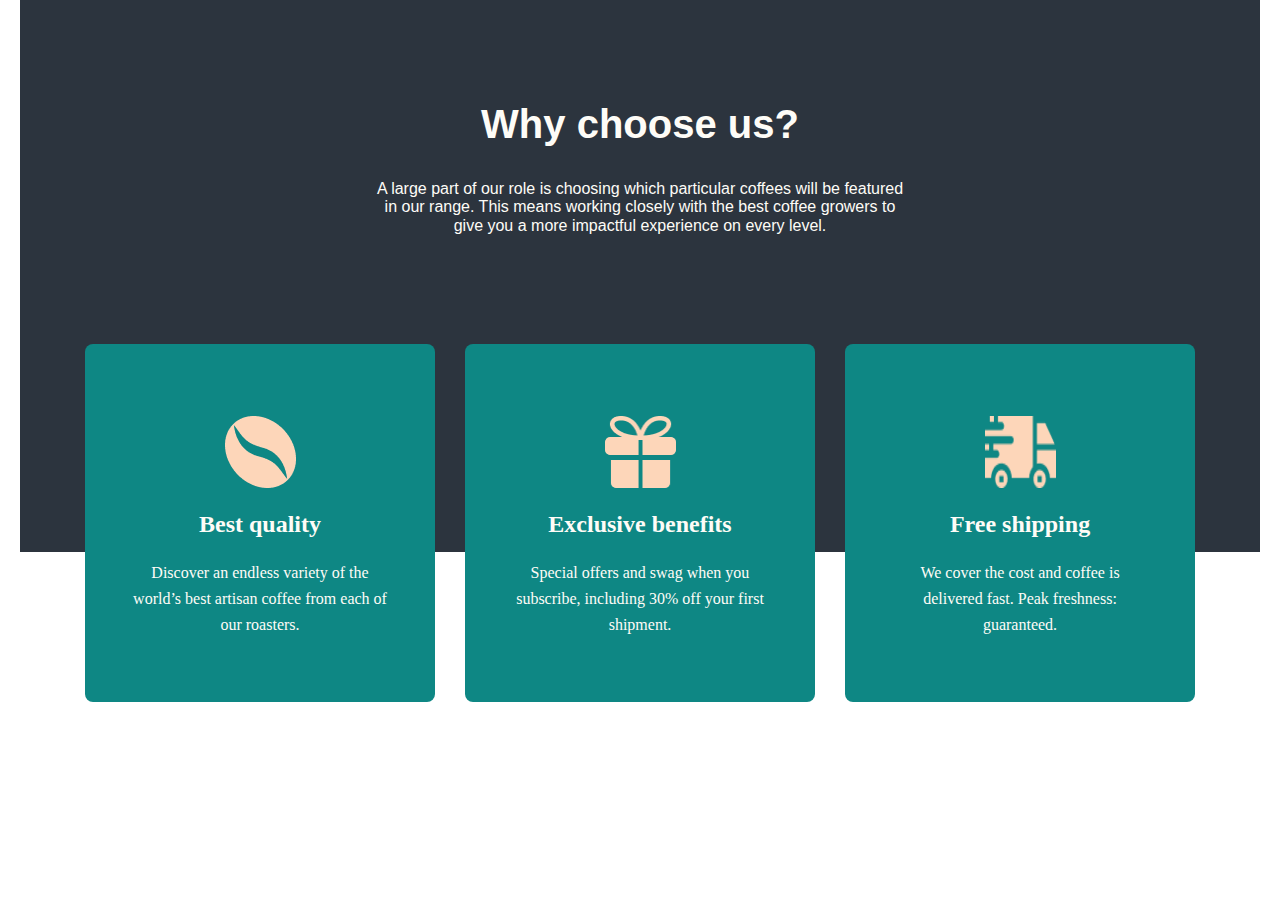
==== commit 5dfe5701: "Add changing responsive" ====
--- a/index.html
+++ b/index.html
@@ -4,14 +4,13 @@
     <meta charset="UTF-8">
     <meta http-equiv="X-UA-Compatible" content="IE=edge">
     <meta name="viewport" content="width=device-width, initial-scale=1.0">
-    
     <link rel="stylesheet" href="./css/main.min.css">
     <title>coffeeroasters</title>
 </head>
 <body>
     <!-- Header -->
     
-    <header class="header">
+    <!-- <header class="header">
         <div class="container">
             <a class="logo-link" href="./index.html">
                 <img
@@ -21,11 +20,11 @@
                 width="236"
                 height="26"
                 >
-            </a>
+            </a> -->
             
             <!-- nav -->
             
-            <nav class="nav">
+            <!-- <nav class="nav">
                 <ul class="nav__list">
                     <li class="nav__item">
                         <a class="nav__link nav__link--active" href="./index.html">HOME</a>
@@ -40,13 +39,13 @@
             </nav>
         </div>
     </header>
-    
+     -->
     <!-- Main -->
     
     <main class="main">
-        <!-- Hero -->
+         <!-- Hero -->
         
-        <section class="hero">
+       <!-- <section class="hero">
             <div class="container">
                 <h1 class="hero__heading">Great coffee made simple.</h1>
                 
@@ -62,10 +61,10 @@
                 title="Create your plan">Create your plan
             </button>
         </div>
-    </section>
+    </section> -->
     
     <!-- Collection -->
-    <section class="collection">
+    <!-- <section class="collection">
         <div class="container__small">
             <ul class="collection__list">
                 <li class="collection__item__espresso">
@@ -103,8 +102,8 @@
             </ul>
         </div>
     </section>
-    
-    <section class="services">
+     -->
+       <section class="services">
         <div class="container">
             <div class="services__info">
                 <h2 class="services-heading">Why choose us?</h2>
@@ -121,7 +120,7 @@
             
             
             <ul class="services__sub__list">
-                <li class="services__sub__item  ">
+                <li class="services__sub__item">
                     <img
                     class="coffe" 
                     src="./images/coffe.png" 
@@ -130,12 +129,14 @@
                     height="72"
                     >
                     
-                    <h2 class="services__sub__heading">Best quality</h2>
+                    <div class="services__sub__info">
+                        <h2 class="services__sub__heading">Best quality</h2>
                     
                     <p class="services__sub__text">
                         Discover an endless variety of the world’s
                         best artisan coffee from each of our roasters.
                     </p>
+                    </div>
                 </li>
                 <li class="services__sub__item ">
                     <img
@@ -145,12 +146,14 @@
                     width="72"
                     height="72"
                     >
-                    <h2 class="services__sub__heading">Exclusive benefits</h2>
+                    <div class="services__sub__info">
+                        <h2 class="services__sub__heading">Exclusive benefits</h2>
                     
                     <p class="services__sub__text">
                         Special offers and swag when you subscribe, 
                         including 30% off your first shipment.
                     </p>
+                    </div>
                 </li>
                 <li class="services__sub__item">
                     
@@ -161,21 +164,23 @@
                     width="72"
                     height="50"
                     >
-                    <h2 class="services__sub__heading">Free shipping</h2>
+                    <div class="services__sub__info">
+                        <h2 class="services__sub__heading">Free shipping</h2>
                     
                     <p class="services__sub__text">
                         We cover the cost and coffee is delivered fast.
                         Peak freshness: guaranteed.
                     </p>
+                    </div>
                 </li>
             </ul>
         </div>
     </div>
-    </section>
+    </section> 
     
 <!--STEPS-->
 
-        <section class="steps">
+        <!-- <section class="steps">
             <div class="container container--small">
                 <h2 class="steps__heading">How it works</h2>
                 
@@ -217,11 +222,11 @@
                 <a class="steps__link button" href="./create.html">Create your plan</a>
             </div>
         </section>
-</main>
+</main> -->
 
 <!-- Footer -->
 
-<footer class="footer">
+<!-- <footer class="footer">
     <div class="container">
         <div class="footer__inner">
             <a class="logo-link" href="./index.html">
@@ -232,11 +237,11 @@
                 width="236"
                 height="26"
                 >
-            </a>
-            
+            </a> -->
+              
             <!-- Nav -->
             
-            <nav class="nav">
+             <!-- <nav class="nav">
                 <ul class="nav__list">
                     <li class="nav__item">
                         <a class="nav__link" href="./index.html">HOME</a>
@@ -248,11 +253,11 @@
                         <a class="nav__link" href="./creat.html">Create your plan</a>
                     </li>
                 </ul>
-            </nav>
-            
+            </nav> -->
+              
             <!-- Socials -->
             
-            <ul class="socials">
+             <!-- <ul class="socials">
                 <li class="socials__item">
                     <a class="socials__link" href="#">
                         <img
@@ -285,7 +290,7 @@
                 </li>
             </ul>
         </div>
-    </div>
-</footer>
+    </div> 
+</footer> -->
 </body>
 </html>--- a/css/main.min.css
+++ b/css/main.min.css
@@ -1,2 +1,2 @@
-/*! normalize.css v8.0.1 | MIT License | github.com/necolas/normalize.css */html{line-height:1.15;-webkit-text-size-adjust:100%}body{margin:0}main{display:block}h1{font-size:2em;margin:0.67em 0}hr{-webkit-box-sizing:content-box;box-sizing:content-box;height:0;overflow:visible}pre{font-family:monospace, monospace;font-size:1em}a{background-color:transparent}abbr[title]{border-bottom:none;text-decoration:underline;-webkit-text-decoration:underline dotted;text-decoration:underline dotted}b,strong{font-weight:bolder}code,kbd,samp{font-family:monospace, monospace;font-size:1em}small{font-size:80%}sub,sup{font-size:75%;line-height:0;position:relative;vertical-align:baseline}sub{bottom:-0.25em}sup{top:-0.5em}img{border-style:none}button,input,optgroup,select,textarea{font-family:inherit;font-size:100%;line-height:1.15;margin:0}button,input{overflow:visible}button,select{text-transform:none}button,[type="button"],[type="reset"],[type="submit"]{-webkit-appearance:button}button::-moz-focus-inner,[type="button"]::-moz-focus-inner,[type="reset"]::-moz-focus-inner,[type="submit"]::-moz-focus-inner{border-style:none;padding:0}button:-moz-focusring,[type="button"]:-moz-focusring,[type="reset"]:-moz-focusring,[type="submit"]:-moz-focusring{outline:1px dotted ButtonText}fieldset{padding:0.35em 0.75em 0.625em}legend{-webkit-box-sizing:border-box;box-sizing:border-box;color:inherit;display:table;max-width:100%;padding:0;white-space:normal}progress{vertical-align:baseline}textarea{overflow:auto}[type="checkbox"],[type="radio"]{-webkit-box-sizing:border-box;box-sizing:border-box;padding:0}[type="number"]::-webkit-inner-spin-button,[type="number"]::-webkit-outer-spin-button{height:auto}[type="search"]{-webkit-appearance:textfield;outline-offset:-2px}[type="search"]::-webkit-search-decoration{-webkit-appearance:none}::-webkit-file-upload-button{-webkit-appearance:button;font:inherit}details{display:block}summary{display:list-item}template{display:none}[hidden]{display:none}@font-face{font-family:'Fraunces';font-style:italic;font-weight:900;src:url("../fonts/fraunces-v10-latin-900italic.woff2") format("woff2") url("../fonts/fraunces-v10-latin-900italic.woff") format("woff")}@font-face{font-family:'Barlow';font-style:normal;font-weight:400;src:url("../fonts/barlow-v5-latin-regular.woff2") format("woff2") url("../fonts/barlow-v5-latin-regular.woff") format("woff")}@font-face{font-family:'Barlow';font-style:normal;font-weight:700;src:url("../fonts/barlow-v5-latin-700.woff2") format("woff2") url("../fonts/barlow-v5-latin-700.woff") format("woff")}*{-webkit-box-sizing:border-box;box-sizing:border-box}html{height:100%}body{height:100%;display:-webkit-box;display:-ms-flexbox;display:flex;-webkit-box-orient:vertical;-webkit-box-direction:normal;-ms-flex-direction:column;flex-direction:column;margin:0;padding:0;font-family:"Arial", sans-serif}.img{vertical-align:middle;-o-object-fit:cover;object-fit:cover}.main{-webkit-box-flex:1;-ms-flex-positive:1;flex-grow:1}.container{width:1320px;margin:0 auto;padding:0 20px}.container__small{width:1150px;margin:0 auto;padding:0 20px}.visually-hidden{clip:rect(0 0 0 0);-webkit-clip-path:inset(50%);clip-path:inset(50%);height:1px;overflow:hidden;position:absolute;white-space:nowrap;width:1px}.header .container{display:-webkit-box;display:-ms-flexbox;display:flex;-webkit-box-align:center;-ms-flex-align:center;align-items:center;-webkit-box-pack:justify;-ms-flex-pack:justify;justify-content:space-between;padding:44px 20px}.nav__list{display:-webkit-box;display:-ms-flexbox;display:flex;-webkit-box-align:center;-ms-flex-align:center;align-items:center;margin:0;padding:0;list-style-type:none}.nav__item+.nav__item{margin-left:33px}.nav__link{text-decoration:none;font-family:Barlow;font-weight:700;font-size:12px;line-height:15px;letter-spacing:0.923077px;text-transform:uppercase;color:#83888F;-webkit-transition:color 0.2s ease;transition:color 0.2s ease}.nav__link:hover{color:#333D4B}.nav__link:active{color:#333D4B}.hero .container{width:1280px;height:600px;padding:115px 85px;background-image:url(../images/Bitmap.png);border-radius:10px;background-position:center;background-repeat:no-repeat}.hero__heading{width:493px;height:145px;font-family:Fraunces;font-weight:900;margin-top:0;margin-bottom:32px;font-size:72px;line-height:72px;color:#fefcf7}.hero__description{width:445px;font-family:Barlow;font-weight:400;margin-top:0;margin-bottom:56px;font-size:16px;line-height:26px;color:#FEFCF7;opacity:0.8}.intro .container{width:1280px;height:450px;padding:115px 85px;border-radius:10px;background-image:url("../images/about us.png");background-position:center;background-repeat:no-repeat}.intro__heading{width:188px;height:48px;font-family:Fraunces;font-weight:900;margin-top:0;margin-bottom:24px;font-size:40px;line-height:48px;color:#FEFCF7}.intro-paragraph{width:445px;font-family:Barlow;font-weight:400;font-size:16px;line-height:26px;color:#FEFCF7}.collection .container__small{margin:0 auto;margin-bottom:200px;padding:0;background-image:url("../images/Group 13.png");background-position:top;background-repeat:no-repeat}.collection__list{display:-webkit-box;display:-ms-flexbox;display:flex;-webkit-box-pack:justify;-ms-flex-pack:justify;justify-content:space-between;list-style-type:none;text-align:center}.collection__item__espresso{width:255px;background-image:url("../images/kopi1 copy.png");background-position:center;background-size:255px 193px;background-repeat:no-repeat;margin:0;padding:0;padding-top:320px}.collection__item__planalto{width:255px;background-image:url("../images/kopi2.png");background-position:center;background-size:255px 193px;background-repeat:no-repeat;margin:0;padding:0;padding-top:320px}.collection__item__piccollo{width:255px;background-image:url("../images/kopi3.png");background-position:center;background-size:255px 193px;background-repeat:no-repeat;margin:0;padding:0;padding-top:320px}.collection__item__danche{width:255px;background-image:url("../images/kopi4 (1).png");background-position:center;background-size:255px 193px;background-repeat:no-repeat;margin:0;padding:0;padding-top:320px}.collection__heading{font-size:24px;line-height:32px;-webkit-box-align:center;-ms-flex-align:center;align-items:center;text-align:center;color:#333D4B}.collection__paragraph{width:255px;height:78px;font-size:16px;line-height:26px;text-align:center;color:#333D4B}.services .container{position:relative;padding-bottom:150px;margin-bottom:170px}.services__info{padding-bottom:150px;background-color:#2c343e;padding:100px;padding-bottom:317px;text-align:center;color:#FEFCF7}.services-heading{margin-top:0;margin-bottom:32px;font-size:40px;line-height:48px}.services__info__paragraph{width:540px;margin:0 auto;padding:0}.services__sub__list{margin:0;padding:0;display:-webkit-box;display:-ms-flexbox;display:flex;right:50%;-webkit-transform:translateX(50%);transform:translateX(50%);-webkit-column-gap:30px;column-gap:30px;-webkit-box-pack:justify;-ms-flex-pack:justify;justify-content:space-between;position:absolute;bottom:0}.coffe{width:71px;height:72px;display:-webkit-box;display:-ms-flexbox;display:flex;-webkit-box-pack:center;-ms-flex-pack:center;justify-content:center;-webkit-box-align:center;-ms-flex-align:center;align-items:center;margin:0 auto}.services__sub__item{width:350px;padding:48px;padding-top:72px;background-color:#0E8784;list-style-type:none;border-radius:8px}.services__sub__heading{font-family:Fraunces;font-weight:900;font-size:24px;line-height:32px;text-align:center;color:#FEFCF7}.services__sub__text{font-family:Barlow;font-size:16px;line-height:26px;text-align:center;color:#FEFCF7}.socials{display:-webkit-box;display:-ms-flexbox;display:flex;-webkit-box-align:center;-ms-flex-align:center;align-items:center;-webkit-box-pack:justify;-ms-flex-pack:justify;justify-content:space-between;margin:0;margin-left:auto;padding:0;list-style-type:none}.socials__item+.socials__item{margin-left:24px}.socials__link{text-decoration:none}.footer .container{background-color:#2C343E}.footer__inner{display:-webkit-box;display:-ms-flexbox;display:flex;-webkit-box-align:center;-ms-flex-align:center;align-items:center;padding:47px 20px}.footer .logo-link{margin-right:103px}.footer .nav__link:hover{color:#fefcf7}.button{display:inline-block;width:217px;text-decoration:none;padding:15px;font-family:Fraunces;font-weight:900;font-size:18px;line-height:25px;text-align:center;white-space:nowrap;overflow:hidden;text-overflow:ellipsis;color:#FEFCF7;background:#0E8784;border:none;border-radius:6px;cursor:pointer;-webkit-transition:background-color 0.2s ease;transition:background-color 0.2s ease}.button:hover{background-color:#66D2CF}.button:disabled{background-color:#e2dedb}.commitment .container{display:-webkit-box;display:-ms-flexbox;display:flex;-webkit-box-pack:justify;-ms-flex-pack:justify;justify-content:space-between;width:1110px;height:520px}.commitment{margin-top:168px;margin-bottom:158px}.commitment__image{display:-webkit-box;display:-ms-flexbox;display:flex;-webkit-box-pack:center;-ms-flex-pack:center;justify-content:center;-webkit-box-align:center;-ms-flex-align:center;align-items:center;width:445px;height:520px;margin-right:125px;-o-object-fit:cover;object-fit:cover}.our-commitment{width:540px}.commitment__heading{display:-webkit-box;display:-ms-flexbox;display:flex;-webkit-box-pack:center;-ms-flex-pack:center;justify-content:center;-webkit-box-align:center;-ms-flex-align:center;align-items:center;width:357px;font-family:Fraunces;font-weight:900;font-size:40px;line-height:48px;color:#333D4B}.commitment__paragraph{display:-webkit-box;display:-ms-flexbox;display:flex;-webkit-box-pack:center;-ms-flex-pack:center;justify-content:center;-webkit-box-align:center;-ms-flex-align:center;align-items:center;width:540px;font-size:16px;line-height:26px;color:#333D4B;opacity:0.8}.quality{position:relative}.quality .container{position:relative;display:-webkit-box;display:-ms-flexbox;display:flex;-webkit-box-pack:justify;-ms-flex-pack:justify;justify-content:space-between;padding:85px;padding-bottom:190px;background-image:url("../images/Mask-about.png");background-repeat:no-repeat;background-position:center}.quality__info{width:540px}.quality__heading{padding-top:10px;padding-left:85px;font-weight:900;font-size:40px;line-height:48px;color:#FEFCF7}.quality__heading::before{bottom:40%;right:10%;width:445px;height:447px;position:absolute;background-image:url(../images/Bitmap2-about.jpg);background-repeat:no-repeat;content:""}.quality__paragraph{padding-top:32px;padding-left:85px;width:540px;font-family:Barlow;font-weight:normal;font-size:16px;line-height:26px;color:#FEFCF7;opacity:0.8}.headquarters .container{display:-webkit-box;display:-ms-flexbox;display:flex}.headquarters__heading{width:255px;font-family:Fraunces;font-weight:900;font-size:24px;line-height:32px;color:#83888F}.headquarters__table{width:1110px;margin-left:auto;margin-right:auto;display:-webkit-box;display:-ms-flexbox;display:flex}.headquarters__sub__list{display:-webkit-box;display:-ms-flexbox;display:flex;-webkit-box-pack:justify;-ms-flex-pack:justify;justify-content:space-between}.headquarters__table__child{padding:85px}.headquarters__table__list{margin:0;padding:85px;padding:0;list-style-type:none}.content{width:1045px;height:262px}.headquarters__sub__item{-webkit-box-align:center;-ms-flex-align:center;align-items:center;-webkit-box-pack:center;-ms-flex-pack:center;justify-content:center}.headquarters__sub__heading{width:272px;height:36}.headquarters__sub__text{width:285px;height:107px}.headquarters__table__img{width:48.97px;height:43.94px;margin-bottom:55px}.headquarter__table__item{margin-bottom:24px;font-family:Fraunces;font-weight:900;font-size:32px;line-height:36px;color:#333D4B}.headquarters__table__item{font-family:Barlow;font-size:16px;line-height:26px;color:#333D4B}.starting .container{width:1280px;height:450px;padding:115px 85px;margin-bottom:160px;border-radius:10px;background-image:url("..//../images/creat.png");background-position:center;background-repeat:no-repeat}.starting__heading{width:300px;height:48px;font-family:Fraunces;font-weight:900;margin-top:0;margin-bottom:24px;font-size:40px;line-height:48px;color:#FEFCF7}.starting__paragraph{width:445px;font-family:Barlow;font-weight:400;font-size:16px;line-height:26px;color:#FEFCF7}.customer .container{margin-bottom:168px;display:-webkit-box;display:-ms-flexbox;display:flex}.customer-right{margin-right:125px}.customer__right__list{width:225px;list-style-type:none;margin:0;padding:0}.customer-right__link{padding:24px 0;display:block;text-decoration:none;font-family:"Fraunces", Arial, Helvetica, sans-serif;opacity:0.4;font-weight:900;font-size:24px;line-height:32px;color:#333D4B;border-bottom:1px solid #83888F}.customer-right__link:hover{opacity:0.8}.customer-right__link:active{opacity:1}.customer-right__link .customer__right__item+.customer__right__item::before{display:block;width:255px;height:1px;margin:24px 0;background-color:#83888F;content:''}.customer__right__item:first-child .customer-right__link{padding-top:0}.customer__right__item:last-child .customer-right__link{border-bottom:none;padding-bottom:none}.customer__left{width:730px}.customer__intro__box{display:-webkit-box;display:-ms-flexbox;display:flex;margin-bottom:88px}.customer__intro__box{list-style-type:none}.customer__left__list{list-style-type:none}.customer__lable{text-decoration:none;list-style-type:none}.customer__lable+.customer__lable{margin-left:23px}.radio__radio{list-style-type:none;text-decoration:none}.customer__left__heading{margin-top:0;font-family:Fraunces 9pt;font-weight:900;font-size:40px;line-height:48px;color:#83888F;list-style-type:none}.customer__box{margin-right:23px;height:100%;width:228px;background:#F4F1EB;border-radius:8px;padding:32px 28px;padding-bottom:84px;display:block}.customer__box:hover{background-color:#FDD6BA}.customer__box__heading{display:block;width:99px;font-family:Fraunces 9pt;margin-bottom:24px;font-weight:900;font-size:24px;line-height:32px;color:#333D4B;white-space:nowrap}.customer__box__text{display:block;font-family:Barlow;font-size:16px;line-height:26px;color:#333D4B}.input{list-style-type:none;text-decoration:none}.input:checked+.customer__box{background-color:#0E8784}.visually-hidden{clip:rect(0 0 0 0);-webkit-clip-path:inset(50%);clip-path:inset(50%);height:1px;overflow:hidden;position:absolute;white-space:nowrap;width:1px}.info-box{width:730px;background:#2C343E;border-radius:10px;display:-webkit-box;display:-ms-flexbox;display:flex;-ms-flex-wrap:wrap;flex-wrap:wrap;padding:27px 64px;margin-bottom:48px}.info-box__heading{width:172px;font-family:Barlow;font-size:16px;line-height:26px;color:#FFFFFF;opacity:0.5;margin-top:0;margin-bottom:8px}.info-box__text{font-family:Fraunces 9pt;font-weight:900;font-size:24px;line-height:40px;color:#FFFFFF;margin:0}.strong{color:#0E8784}.creat-button{display:block;width:217px;padding:35px;padding-top:15px;padding-right:35.5px;padding-bottom:16px;padding-left:35.5px;margin-left:auto;font-family:Fraunces 9pt;font-weight:900;font-size:18px;line-height:25px;text-align:center;color:#FEFCF7;border:none;white-space:nowrap;background:#0E8784;border-radius:6px}.steps .container{margin-bottom:200px}.steps__heading{margin-bottom:95px;font-size:24px;line-height:32px;color:#83888f}.steps__list{display:-ms-grid;display:grid;-ms-grid-columns:(1fr)[3];grid-template-columns:repeat(3, 1fr);margin-bottom:64px;list-style:none}.step{position:relative;padding-top:82px}.step::before{content:"";position:absolute;top:0;-webkit-transform:translateY(-50%);transform:translateY(-50%);display:block;width:32px;height:32px;background:#fefcf7;border:2px solid #0e8784;border-radius:50%;z-index:1}.step::after{content:"";position:absolute;top:0;left:16px;-webkit-transform:translateY(-50%);transform:translateY(-50%);display:block;width:100%;height:2px;background:#fdd6ba;z-index:0}.step:last-child::after{width:0}.step__heading{margin-bottom:42px}.step__heading__count{display:block;margin-bottom:38px;font-size:72px;line-height:72px;color:#fdd6ba}.step__heading__name{display:block;width:265px;font-size:32px;line-height:36px}.step__text{width:300px;margin-bottom:0}.create-steps .container{margin-bottom:170px}.steps__inner{padding:100px 90px;padding-top:115px;background-color:#2c343e;border-radius:10px}.steps__inner .steps__list{list-style:none;margin:0}.steps__inner .step::before{background-color:transparent}.steps__inner .step__heading__name{color:#fefcf7}.steps__inner .step__text{color:#fefcf7}
+/*! normalize.css v8.0.1 | MIT License | github.com/necolas/normalize.css */html{line-height:1.15;-webkit-text-size-adjust:100%}body{margin:0}main{display:block}h1{font-size:2em;margin:0.67em 0}hr{-webkit-box-sizing:content-box;box-sizing:content-box;height:0;overflow:visible}pre{font-family:monospace, monospace;font-size:1em}a{background-color:transparent}abbr[title]{border-bottom:none;text-decoration:underline;-webkit-text-decoration:underline dotted;text-decoration:underline dotted}b,strong{font-weight:bolder}code,kbd,samp{font-family:monospace, monospace;font-size:1em}small{font-size:80%}sub,sup{font-size:75%;line-height:0;position:relative;vertical-align:baseline}sub{bottom:-0.25em}sup{top:-0.5em}img{border-style:none}button,input,optgroup,select,textarea{font-family:inherit;font-size:100%;line-height:1.15;margin:0}button,input{overflow:visible}button,select{text-transform:none}button,[type="button"],[type="reset"],[type="submit"]{-webkit-appearance:button}button::-moz-focus-inner,[type="button"]::-moz-focus-inner,[type="reset"]::-moz-focus-inner,[type="submit"]::-moz-focus-inner{border-style:none;padding:0}button:-moz-focusring,[type="button"]:-moz-focusring,[type="reset"]:-moz-focusring,[type="submit"]:-moz-focusring{outline:1px dotted ButtonText}fieldset{padding:0.35em 0.75em 0.625em}legend{-webkit-box-sizing:border-box;box-sizing:border-box;color:inherit;display:table;max-width:100%;padding:0;white-space:normal}progress{vertical-align:baseline}textarea{overflow:auto}[type="checkbox"],[type="radio"]{-webkit-box-sizing:border-box;box-sizing:border-box;padding:0}[type="number"]::-webkit-inner-spin-button,[type="number"]::-webkit-outer-spin-button{height:auto}[type="search"]{-webkit-appearance:textfield;outline-offset:-2px}[type="search"]::-webkit-search-decoration{-webkit-appearance:none}::-webkit-file-upload-button{-webkit-appearance:button;font:inherit}details{display:block}summary{display:list-item}template{display:none}[hidden]{display:none}@font-face{font-family:'Fraunces';font-style:italic;font-weight:900;src:url("../fonts/fraunces-v10-latin-900italic.woff2") format("woff2") url("../fonts/fraunces-v10-latin-900italic.woff") format("woff")}@font-face{font-family:'Barlow';font-style:normal;font-weight:400;src:url("../fonts/barlow-v5-latin-regular.woff2") format("woff2") url("../fonts/barlow-v5-latin-regular.woff") format("woff")}@font-face{font-family:'Barlow';font-style:normal;font-weight:700;src:url("../fonts/barlow-v5-latin-700.woff2") format("woff2") url("../fonts/barlow-v5-latin-700.woff") format("woff")}*{-webkit-box-sizing:border-box;box-sizing:border-box}html{height:100%}body{height:100%;display:-webkit-box;display:-ms-flexbox;display:flex;-webkit-box-orient:vertical;-webkit-box-direction:normal;-ms-flex-direction:column;flex-direction:column;margin:0;padding:0;font-family:"Arial", sans-serif}.img{vertical-align:middle;-o-object-fit:cover;object-fit:cover}.main{-webkit-box-flex:1;-ms-flex-positive:1;flex-grow:1}.container{max-width:1320px;width:100%;margin:0 auto;padding:0 20px}.container__small{width:1150px;margin:0 auto;padding:0 20px}.visually-hidden{clip:rect(0 0 0 0);-webkit-clip-path:inset(50%);clip-path:inset(50%);height:1px;overflow:hidden;position:absolute;white-space:nowrap;width:1px}.header .container{display:-webkit-box;display:-ms-flexbox;display:flex;-webkit-box-align:center;-ms-flex-align:center;align-items:center;-webkit-box-pack:justify;-ms-flex-pack:justify;justify-content:space-between;padding:44px 20px}@media only screen and (max-width: 600px){.header .container{-webkit-box-orient:vertical;-webkit-box-direction:normal;-ms-flex-direction:column;flex-direction:column}}.nav__list{display:-webkit-box;display:-ms-flexbox;display:flex;-webkit-box-align:center;-ms-flex-align:center;align-items:center;margin:0;padding:0;list-style-type:none}.nav__item+.nav__item{margin-left:33px}.nav__link{text-decoration:none;font-family:Barlow;font-weight:700;font-size:12px;line-height:15px;letter-spacing:0.923077px;text-transform:uppercase;color:#83888F;-webkit-transition:color 0.2s ease;transition:color 0.2s ease}.nav__link:hover{color:#333D4B}.nav__link:active{color:#333D4B}.hero .container{width:1280px;height:600px;padding:115px 85px;background-image:url(../images/Bitmap.png);border-radius:10px;background-position:center;background-repeat:no-repeat}.hero__heading{width:493px;height:145px;font-family:Fraunces;font-weight:900;margin-top:0;margin-bottom:32px;font-size:72px;line-height:72px;color:#fefcf7}.hero__description{width:445px;font-family:Barlow;font-weight:400;margin-top:0;margin-bottom:56px;font-size:16px;line-height:26px;color:#FEFCF7;opacity:0.8}.intro .container{width:1280px;height:450px;padding:115px 85px;border-radius:10px;background-image:url("../images/about us.png");background-position:center;background-repeat:no-repeat}.intro__heading{width:188px;height:48px;font-family:Fraunces;font-weight:900;margin-top:0;margin-bottom:24px;font-size:40px;line-height:48px;color:#FEFCF7}.intro-paragraph{width:445px;font-family:Barlow;font-weight:400;font-size:16px;line-height:26px;color:#FEFCF7}.collection .container__small{margin:0 auto;margin-bottom:200px;padding:0;background-image:url("../images/Group 13.png");background-position:top;background-repeat:no-repeat}.collection__list{display:-webkit-box;display:-ms-flexbox;display:flex;-webkit-box-pack:justify;-ms-flex-pack:justify;justify-content:space-between;list-style-type:none;text-align:center}.collection__item__espresso{width:255px;background-image:url("../images/kopi1 copy.png");background-position:center;background-size:255px 193px;background-repeat:no-repeat;margin:0;padding:0;padding-top:320px}.collection__item__planalto{width:255px;background-image:url("../images/kopi2.png");background-position:center;background-size:255px 193px;background-repeat:no-repeat;margin:0;padding:0;padding-top:320px}.collection__item__piccollo{width:255px;background-image:url("../images/kopi3.png");background-position:center;background-size:255px 193px;background-repeat:no-repeat;margin:0;padding:0;padding-top:320px}.collection__item__danche{width:255px;background-image:url("../images/kopi4 (1).png");background-position:center;background-size:255px 193px;background-repeat:no-repeat;margin:0;padding:0;padding-top:320px}.collection__heading{font-size:24px;line-height:32px;-webkit-box-align:center;-ms-flex-align:center;align-items:center;text-align:center;color:#333D4B}.collection__paragraph{width:255px;height:78px;font-size:16px;line-height:26px;text-align:center;color:#333D4B}@media only screen and (max-width: 770px){.collection__list{-webkit-box-orient:vertical;-webkit-box-direction:normal;-ms-flex-direction:column;flex-direction:column}.collection__list{-webkit-box-align:center;-ms-flex-align:center;align-items:center}.collection__list>li{-ms-flex-negative:0;flex-shrink:0;margin-bottom:0}}.services .container{position:relative;padding-bottom:150px;margin-bottom:170px}.services__info{padding-bottom:150px;background-color:#2c343e;padding:100px;padding-bottom:317px;text-align:center;color:#FEFCF7}.services-heading{margin-top:0;margin-bottom:32px;font-size:40px;line-height:48px}.services__info__paragraph{width:540px;margin:0 auto;padding:0}.services__sub__list{max-width:1110px;width:100%;margin:0;padding:0;display:-webkit-box;display:-ms-flexbox;display:flex;right:50%;-webkit-transform:translateX(50%);transform:translateX(50%);-webkit-column-gap:30px;column-gap:30px;-webkit-box-pack:justify;-ms-flex-pack:justify;justify-content:space-between;position:absolute;bottom:0}.coffe{width:71px;height:72px;display:-webkit-box;display:-ms-flexbox;display:flex;-webkit-box-pack:center;-ms-flex-pack:center;justify-content:center;-webkit-box-align:center;-ms-flex-align:center;align-items:center;margin:0 auto}.services__sub__item{max-width:350px;width:100%;padding:48px;padding-top:72px;background-color:#0E8784;list-style-type:none;border-radius:8px}.services__sub__heading{font-family:Fraunces;font-weight:900;font-size:24px;line-height:32px;text-align:center;color:#FEFCF7}.services__sub__text{max-width:540px;width:100%;font-family:Barlow;font-size:16px;line-height:26px;text-align:center;color:#FEFCF7}@media only screen and (max-width: 1015px){.services__sub__list{max-width:575px;-webkit-box-orient:vertical;-webkit-box-direction:normal;-ms-flex-direction:column;flex-direction:column;top:50%}.services__sub__item{display:-webkit-box;display:-ms-flexbox;display:flex;max-width:100%;-webkit-box-align:center;-ms-flex-align:center;align-items:center}.services__sub__item+.services__sub__item{margin-left:0;margin-top:24px}.services__sub__item::before{margin-bottom:0;margin-right:55px}.services-heading{width:150%}}.socials{display:-webkit-box;display:-ms-flexbox;display:flex;-webkit-box-align:center;-ms-flex-align:center;align-items:center;-webkit-box-pack:justify;-ms-flex-pack:justify;justify-content:space-between;margin:0;margin-left:auto;padding:0;list-style-type:none}.socials__item+.socials__item{margin-left:24px}.socials__link{text-decoration:none}.footer .container{background-color:#2C343E}.footer__inner{display:-webkit-box;display:-ms-flexbox;display:flex;-webkit-box-align:center;-ms-flex-align:center;align-items:center;padding:47px 20px}.footer .logo-link{margin-right:103px}.footer .nav__link:hover{color:#fefcf7}@media only screen and (max-width: 770px){.footer__inner{-webkit-box-orient:vertical;-webkit-box-direction:normal;-ms-flex-direction:column;flex-direction:column;margin:0 auto;-webkit-box-align:center;-ms-flex-align:center;align-items:center}.logo-link{margin-right:10px;-webkit-box-align:center;-ms-flex-align:center;align-items:center;margin-bottom:20px}.nav{margin-bottom:40px;-webkit-box-align:center;-ms-flex-align:center;align-items:center}}.button{display:inline-block;width:217px;text-decoration:none;padding:15px;font-family:Fraunces;font-weight:900;font-size:18px;line-height:25px;text-align:center;white-space:nowrap;overflow:hidden;text-overflow:ellipsis;color:#FEFCF7;background:#0E8784;border:none;border-radius:6px;cursor:pointer;-webkit-transition:background-color 0.2s ease;transition:background-color 0.2s ease}.button:hover{background-color:#66D2CF}.button:disabled{background-color:#e2dedb}.commitment .container{display:-webkit-box;display:-ms-flexbox;display:flex;-webkit-box-pack:justify;-ms-flex-pack:justify;justify-content:space-between;width:1110px;height:520px}.commitment{margin-top:168px;margin-bottom:158px}.commitment__image{display:-webkit-box;display:-ms-flexbox;display:flex;-webkit-box-pack:center;-ms-flex-pack:center;justify-content:center;-webkit-box-align:center;-ms-flex-align:center;align-items:center;width:445px;height:520px;margin-right:125px;-o-object-fit:cover;object-fit:cover}.our-commitment{width:540px}.commitment__heading{display:-webkit-box;display:-ms-flexbox;display:flex;-webkit-box-pack:center;-ms-flex-pack:center;justify-content:center;-webkit-box-align:center;-ms-flex-align:center;align-items:center;width:357px;font-family:Fraunces;font-weight:900;font-size:40px;line-height:48px;color:#333D4B}.commitment__paragraph{display:-webkit-box;display:-ms-flexbox;display:flex;-webkit-box-pack:center;-ms-flex-pack:center;justify-content:center;-webkit-box-align:center;-ms-flex-align:center;align-items:center;width:540px;font-size:16px;line-height:26px;color:#333D4B;opacity:0.8}.quality{position:relative}.quality .container{position:relative;display:-webkit-box;display:-ms-flexbox;display:flex;-webkit-box-pack:justify;-ms-flex-pack:justify;justify-content:space-between;padding:85px;padding-bottom:190px;background-image:url("../images/Mask-about.png");background-repeat:no-repeat;background-position:center}.quality__info{width:540px}.quality__heading{padding-top:10px;padding-left:85px;font-weight:900;font-size:40px;line-height:48px;color:#FEFCF7}.quality__heading::before{bottom:40%;right:10%;width:445px;height:447px;position:absolute;background-image:url(../images/Bitmap2-about.jpg);background-repeat:no-repeat;content:""}.quality__paragraph{padding-top:32px;padding-left:85px;width:540px;font-family:Barlow;font-weight:normal;font-size:16px;line-height:26px;color:#FEFCF7;opacity:0.8}.headquarters .container{display:-webkit-box;display:-ms-flexbox;display:flex}.headquarters__heading{width:255px;font-family:Fraunces;font-weight:900;font-size:24px;line-height:32px;color:#83888F}.headquarters__table{width:1110px;margin-left:auto;margin-right:auto;display:-webkit-box;display:-ms-flexbox;display:flex}.headquarters__sub__list{display:-webkit-box;display:-ms-flexbox;display:flex;-webkit-box-pack:justify;-ms-flex-pack:justify;justify-content:space-between}.headquarters__table__child{padding:85px}.headquarters__table__list{margin:0;padding:85px;padding:0;list-style-type:none}.content{width:1045px;height:262px}.headquarters__sub__item{-webkit-box-align:center;-ms-flex-align:center;align-items:center;-webkit-box-pack:center;-ms-flex-pack:center;justify-content:center}.headquarters__sub__heading{width:272px;height:36}.headquarters__sub__text{width:285px;height:107px}.headquarters__table__img{width:48.97px;height:43.94px;margin-bottom:55px}.headquarter__table__item{margin-bottom:24px;font-family:Fraunces;font-weight:900;font-size:32px;line-height:36px;color:#333D4B}.headquarters__table__item{font-family:Barlow;font-size:16px;line-height:26px;color:#333D4B}.starting .container{width:1280px;height:450px;padding:115px 85px;margin-bottom:160px;border-radius:10px;background-image:url("..//../images/creat.png");background-position:center;background-repeat:no-repeat}.starting__heading{width:300px;height:48px;font-family:Fraunces;font-weight:900;margin-top:0;margin-bottom:24px;font-size:40px;line-height:48px;color:#FEFCF7}.starting__paragraph{width:445px;font-family:Barlow;font-weight:400;font-size:16px;line-height:26px;color:#FEFCF7}.customer .container{margin-bottom:168px;display:-webkit-box;display:-ms-flexbox;display:flex}.customer-right{margin-right:125px}.customer__right__list{width:225px;list-style-type:none;margin:0;padding:0}.customer-right__link{padding:24px 0;display:block;text-decoration:none;font-family:"Fraunces", Arial, Helvetica, sans-serif;opacity:0.4;font-weight:900;font-size:24px;line-height:32px;color:#333D4B;border-bottom:1px solid #83888F}.customer-right__link:hover{opacity:0.8}.customer-right__link:active{opacity:1}.customer-right__link .customer__right__item+.customer__right__item::before{display:block;width:255px;height:1px;margin:24px 0;background-color:#83888F;content:''}.customer__right__item:first-child .customer-right__link{padding-top:0}.customer__right__item:last-child .customer-right__link{border-bottom:none;padding-bottom:none}.customer__left{width:730px}.customer__intro__box{display:-webkit-box;display:-ms-flexbox;display:flex;margin-bottom:88px}.customer__intro__box{list-style-type:none}.customer__left__list{list-style-type:none}.customer__lable{text-decoration:none;list-style-type:none}.customer__lable+.customer__lable{margin-left:23px}.radio__radio{list-style-type:none;text-decoration:none}.customer__left__heading{margin-top:0;font-family:Fraunces 9pt;font-weight:900;font-size:40px;line-height:48px;color:#83888F;list-style-type:none}.customer__box{margin-right:23px;height:100%;width:228px;background:#F4F1EB;border-radius:8px;padding:32px 28px;padding-bottom:84px;display:block}.customer__box:hover{background-color:#FDD6BA}.customer__box__heading{display:block;width:99px;font-family:Fraunces 9pt;margin-bottom:24px;font-weight:900;font-size:24px;line-height:32px;color:#333D4B;white-space:nowrap}.customer__box__text{display:block;font-family:Barlow;font-size:16px;line-height:26px;color:#333D4B}.input{list-style-type:none;text-decoration:none}.input:checked+.customer__box{background-color:#0E8784}.visually-hidden{clip:rect(0 0 0 0);-webkit-clip-path:inset(50%);clip-path:inset(50%);height:1px;overflow:hidden;position:absolute;white-space:nowrap;width:1px}.info-box{width:730px;background:#2C343E;border-radius:10px;display:-webkit-box;display:-ms-flexbox;display:flex;-ms-flex-wrap:wrap;flex-wrap:wrap;padding:27px 64px;margin-bottom:48px}.info-box__heading{width:172px;font-family:Barlow;font-size:16px;line-height:26px;color:#FFFFFF;opacity:0.5;margin-top:0;margin-bottom:8px}.info-box__text{font-family:Fraunces 9pt;font-weight:900;font-size:24px;line-height:40px;color:#FFFFFF;margin:0}.strong{color:#0E8784}.creat-button{display:block;width:217px;padding:35px;padding-top:15px;padding-right:35.5px;padding-bottom:16px;padding-left:35.5px;margin-left:auto;font-family:Fraunces 9pt;font-weight:900;font-size:18px;line-height:25px;text-align:center;color:#FEFCF7;border:none;white-space:nowrap;background:#0E8784;border-radius:6px}.steps .container{margin-bottom:200px}.steps__heading{margin-bottom:95px;font-size:24px;line-height:32px;color:#83888f}.steps__list{display:-ms-grid;display:grid;-ms-grid-columns:(1fr)[3];grid-template-columns:repeat(3, 1fr);margin-bottom:64px;list-style:none}.step{position:relative;padding-top:82px}.step::before{content:"";position:absolute;top:0;-webkit-transform:translateY(-50%);transform:translateY(-50%);display:block;width:32px;height:32px;background:#fefcf7;border:2px solid #0e8784;border-radius:50%;z-index:1}.step::after{content:"";position:absolute;top:0;left:16px;-webkit-transform:translateY(-50%);transform:translateY(-50%);display:block;width:100%;height:2px;background:#fdd6ba;z-index:0}.step:last-child::after{width:0}.step__heading{margin-bottom:42px}.step__heading__count{display:block;margin-bottom:38px;font-size:72px;line-height:72px;color:#fdd6ba}.step__heading__name{display:block;width:265px;font-size:32px;line-height:36px}.step__text{width:300px;margin-bottom:0}.create-steps .container{margin-bottom:170px}.steps__inner{padding:100px 90px;padding-top:115px;background-color:#2c343e;border-radius:10px}.steps__inner .steps__list{list-style:none;margin:0}.steps__inner .step::before{background-color:transparent}.steps__inner .step__heading__name{color:#fefcf7}.steps__inner .step__text{color:#fefcf7}
 /*# sourceMappingURL=main.min.css.map */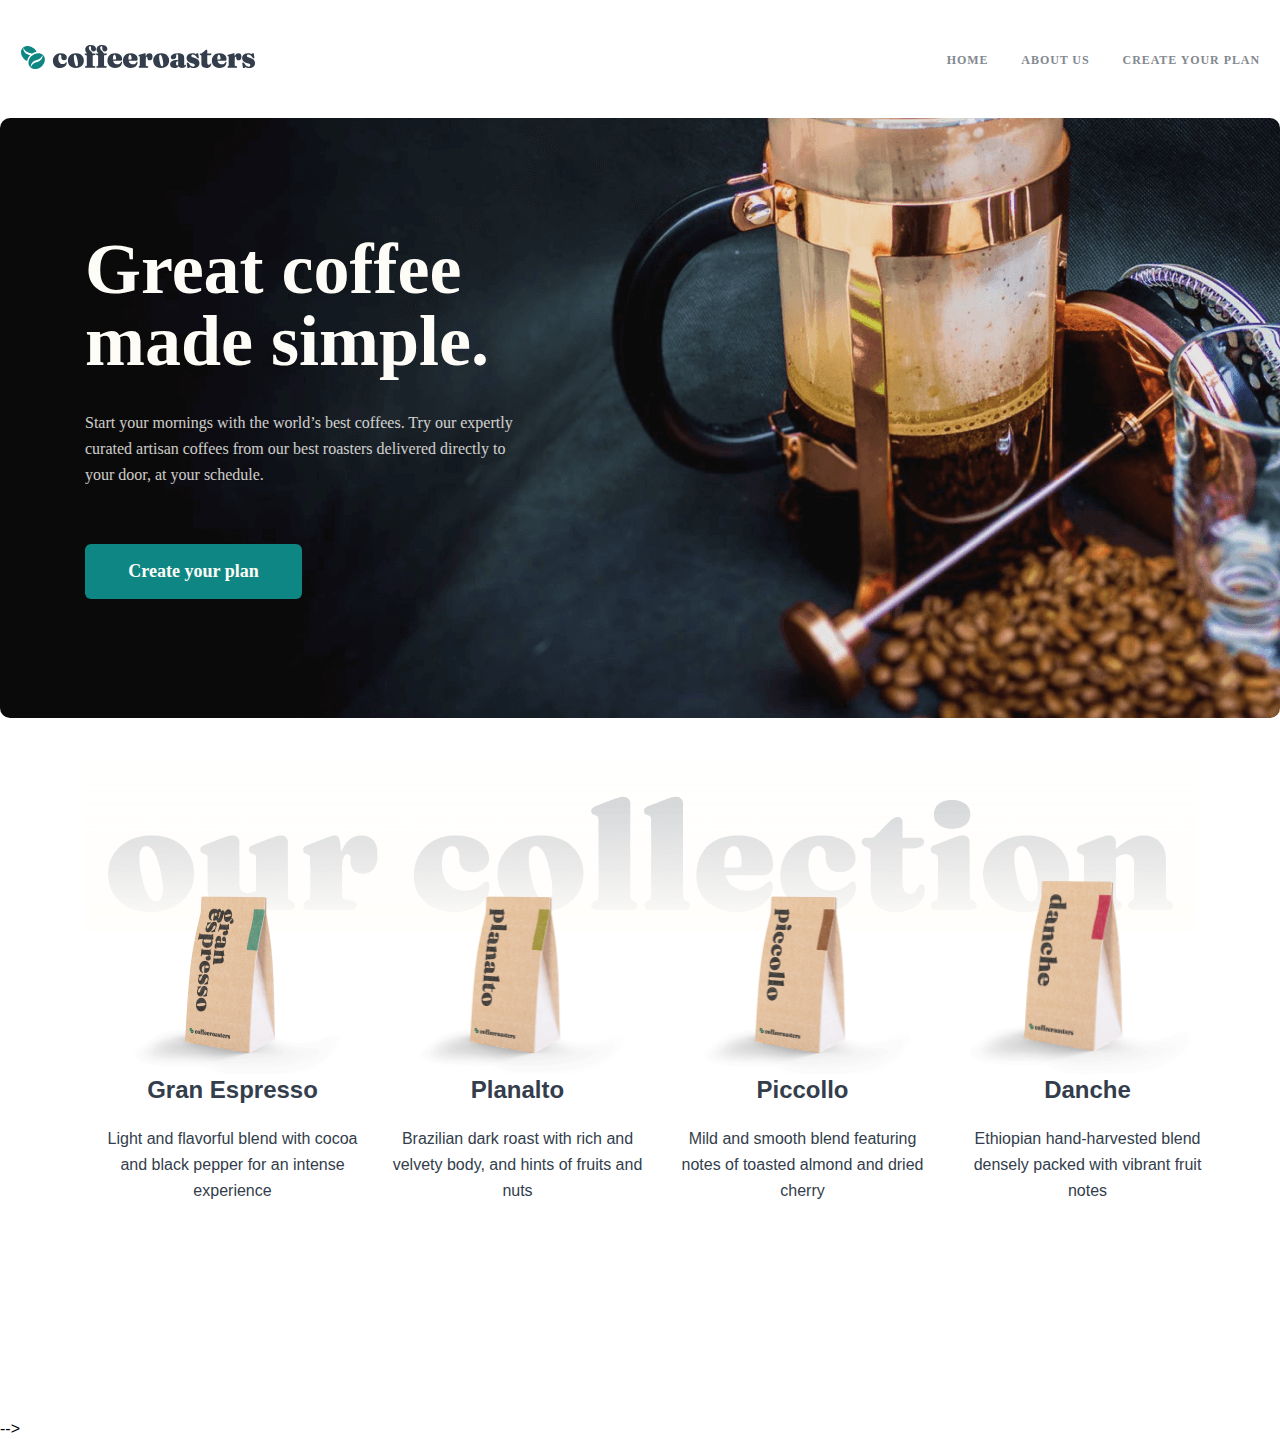
==== commit c028a22f: "Add coffe js" ====
--- a/index.html
+++ b/index.html
@@ -10,7 +10,7 @@
 <body>
     <!-- Header -->
     
-    <!-- <header class="header">
+     <header class="header">
         <div class="container">
             <a class="logo-link" href="./index.html">
                 <img
@@ -20,11 +20,19 @@
                 width="236"
                 height="26"
                 >
-            </a> -->
-            
+            </a> 
+            
+            
+            <button class="header__menu-button" type="button">
+                
+                    <span>&#9776;</span>
+                    <span>&#x2715;</span>
+                
+            </button> 
+             
             <!-- nav -->
             
-            <!-- <nav class="nav">
+             <nav class="nav">
                 <ul class="nav__list">
                     <li class="nav__item">
                         <a class="nav__link nav__link--active" href="./index.html">HOME</a>
@@ -39,13 +47,13 @@
             </nav>
         </div>
     </header>
-     -->
+    
     <!-- Main -->
     
-    <main class="main">
-         <!-- Hero -->
-        
-       <!-- <section class="hero">
+    <!-- <main class="main">
+      Hero -->
+        
+         <section class="hero">
             <div class="container">
                 <h1 class="hero__heading">Great coffee made simple.</h1>
                 
@@ -61,167 +69,168 @@
                 title="Create your plan">Create your plan
             </button>
         </div>
-    </section> -->
-    
-    <!-- Collection -->
-    <!-- <section class="collection">
-        <div class="container__small">
-            <ul class="collection__list">
-                <li class="collection__item__espresso">
-                    <h2 class="collection__heading">Gran Espresso</h2>
-                    
-                    <p class="collection__paragraph">
-                        Light and flavorful blend with
-                        cocoa and black pepper for an intense experience
-                    </p>
-                </li>
-                <li class="collection__item__planalto">
-                    <h2 class="collection__heading">Planalto</h2>
-                    
-                    <p class="collection__paragraph">
-                        Brazilian dark roast with rich and velvety body, 
-                        and hints of fruits and nuts
-                    </p>
-                </li>
-                <li class="collection__item__piccollo">
-                    <h2 class="collection__heading">Piccollo</h2>
-                    
-                    <p class="collection__paragraph">
-                        Mild and smooth blend featuring notes
-                        of toasted almond and dried cherry
-                    </p>
-                </li>
-                <li class="collection__item__danche">
-                    <h2 class="collection__heading">Danche</h2>
-                    
-                    <p class="collection__paragraph">
-                        Ethiopian hand-harvested blend densely
-                        packed with vibrant fruit notes
-                    </p>
-                </li>
-            </ul>
+    </section>
+ 
+   <!-- Collection --> 
+
+<section class="collection">
+    <div class="container__small">
+        <ul class="collection__list">
+            <li class="collection__item__espresso">
+                <h2 class="collection__heading">Gran Espresso</h2>
+                
+                <p class="collection__paragraph">
+                    Light and flavorful blend with
+                    cocoa and black pepper for an intense experience
+                </p>
+            </li>
+            <li class="collection__item__planalto">
+                <h2 class="collection__heading">Planalto</h2>
+                
+                <p class="collection__paragraph">
+                    Brazilian dark roast with rich and velvety body, 
+                    and hints of fruits and nuts
+                </p>
+            </li>
+            <li class="collection__item__piccollo">
+                <h2 class="collection__heading">Piccollo</h2>
+                
+                <p class="collection__paragraph">
+                    Mild and smooth blend featuring notes
+                    of toasted almond and dried cherry
+                </p>
+            </li>
+            <li class="collection__item__danche">
+                <h2 class="collection__heading">Danche</h2>
+                
+                <p class="collection__paragraph">
+                    Ethiopian hand-harvested blend densely
+                    packed with vibrant fruit notes
+                </p>
+            </li>
+        </ul>
+    </div>
+</section> -->
+
+<!-- <section class="services">
+    <div class="container">
+        <div class="services__info">
+            <h2 class="services-heading">Why choose us?</h2>
+            
+            <p class="services__info__paragraph">
+                A large part of our role is choosing which particular
+                coffees will be featured 
+                in our range. This means working closely 
+                with the best coffee growers to give 
+                you a more impactful experience on every level.
+            </p>
         </div>
-    </section>
-     -->
-       <section class="services">
-        <div class="container">
-            <div class="services__info">
-                <h2 class="services-heading">Why choose us?</h2>
-                
-                <p class="services__info__paragraph">
-                    A large part of our role is choosing which particular
-                    coffees will be featured 
-                    in our range. This means working closely 
-                    with the best coffee growers to give 
-                    you a more impactful experience on every level.
-                </p>
-            </div>
-            
-            
-            
-            <ul class="services__sub__list">
-                <li class="services__sub__item">
-                    <img
-                    class="coffe" 
-                    src="./images/coffe.png" 
-                    alt="coffe"
-                    width="71"
-                    height="72"
-                    >
-                    
-                    <div class="services__sub__info">
-                        <h2 class="services__sub__heading">Best quality</h2>
+        
+        
+        
+        <ul class="services__sub__list">
+            <li class="services__sub__item">
+                <img
+                class="coffe" 
+                src="./images/coffe.png" 
+                alt="coffe"
+                width="71"
+                height="72"
+                >
+                
+                <div class="services__sub__info">
+                    <h2 class="services__sub__heading">Best quality</h2>
                     
                     <p class="services__sub__text">
                         Discover an endless variety of the world’s
                         best artisan coffee from each of our roasters.
                     </p>
-                    </div>
-                </li>
-                <li class="services__sub__item ">
-                    <img
-                    class="coffe"
-                    src="./images/surprise.png" 
-                    alt="coffe"
-                    width="72"
-                    height="72"
-                    >
-                    <div class="services__sub__info">
-                        <h2 class="services__sub__heading">Exclusive benefits</h2>
+                </div>
+            </li>
+            <li class="services__sub__item ">
+                <img
+                class="coffe"
+                src="./images/surprise.png" 
+                alt="coffe"
+                width="72"
+                height="72"
+                >
+                <div class="services__sub__info">
+                    <h2 class="services__sub__heading">Exclusive benefits</h2>
                     
                     <p class="services__sub__text">
                         Special offers and swag when you subscribe, 
                         including 30% off your first shipment.
                     </p>
-                    </div>
-                </li>
-                <li class="services__sub__item">
-                    
-                    <img  
-                    class="coffe"
-                    src="./images/car.png" 
-                    alt="coffe"
-                    width="72"
-                    height="50"
-                    >
-                    <div class="services__sub__info">
-                        <h2 class="services__sub__heading">Free shipping</h2>
+                </div>
+            </li>
+            <li class="services__sub__item">
+                
+                <img  
+                class="coffe"
+                src="./images/car.png" 
+                alt="coffe"
+                width="72"
+                height="50"
+                >
+                <div class="services__sub__info">
+                    <h2 class="services__sub__heading">Free shipping</h2>
                     
                     <p class="services__sub__text">
                         We cover the cost and coffee is delivered fast.
                         Peak freshness: guaranteed.
                     </p>
-                    </div>
-                </li>
-            </ul>
-        </div>
+                </div>
+            </li>
+        </ul>
     </div>
-    </section> 
-    
+</div>
+</section> 
+-->
 <!--STEPS-->
 
-        <!-- <section class="steps">
-            <div class="container container--small">
-                <h2 class="steps__heading">How it works</h2>
-                
-                <ol class="steps__list">
-                    <li class="step">
-                        <h3 class="step__heading">
-                            <span class="step__heading__count">01</span>
-                            <span class="step__heading__name">Pick your coffee</span>
-                        </h3>
-                        
-                        <p class="step__text">
-                            Select from our evolving range of artisan coffees. Our beans are ethically sourced and we pay fair prices for them. There are new coffees in all profiles every month for you to try out.
-                        </p>
-                    </li>
-                    
-                    <li class="step">
-                        <h3 class="step__heading">
-                            <span class="step__heading__count">02</span>
-                            <span class="step__heading__name">Choose the frequency</span>
-                        </h3>
-                        
-                        <p class="step__text">
-                            Customize your order frequency, quantity, even your roast style and grind type. Pause, skip or cancel your subscription with no commitment through our online portal.
-                        </p>
-                    </li>
-                    
-                    <li class="step">
-                        <h3 class="step__heading">
-                            <span class="step__heading__count">03</span>
-                            <span class="step__heading__name">Receive and enjoy!</span>
-                        </h3>
-                        
-                        <p class="step__text">
-                            We ship your package within 48 hours, freshly roasted. Sit back and enjoy award-winning world-class coffees curated to provide a distinct tasting experience.
-                        </p>
-                    </li>
-                </ol>
-                
-                <a class="steps__link button" href="./create.html">Create your plan</a>
-            </div>
-        </section>
+<!-- <section class="steps">
+    <div class="container container--small">
+        <h2 class="steps__heading">How it works</h2>
+        
+        <ol class="steps__list">
+            <li class="step">
+                <h3 class="step__heading">
+                    <span class="step__heading__count">01</span>
+                    <span class="step__heading__name">Pick your coffee</span>
+                </h3>
+                
+                <p class="step__text">
+                    Select from our evolving range of artisan coffees. Our beans are ethically sourced and we pay fair prices for them. There are new coffees in all profiles every month for you to try out.
+                </p>
+            </li>
+            
+            <li class="step">
+                <h3 class="step__heading">
+                    <span class="step__heading__count">02</span>
+                    <span class="step__heading__name">Choose the frequency</span>
+                </h3>
+                
+                <p class="step__text">
+                    Customize your order frequency, quantity, even your roast style and grind type. Pause, skip or cancel your subscription with no commitment through our online portal.
+                </p>
+            </li>
+            
+            <li class="step">
+                <h3 class="step__heading">
+                    <span class="step__heading__count">03</span>
+                    <span class="step__heading__name">Receive and enjoy!</span>
+                </h3>
+                
+                <p class="step__text">
+                    We ship your package within 48 hours, freshly roasted. Sit back and enjoy award-winning world-class coffees curated to provide a distinct tasting experience.
+                </p>
+            </li>
+        </ol>
+        
+        <a class="steps__link button" href="./create.html">Create your plan</a>
+    </div>
+</section>
 </main> -->
 
 <!-- Footer -->
@@ -238,10 +247,10 @@
                 height="26"
                 >
             </a> -->
-              
+            
             <!-- Nav -->
             
-             <!-- <nav class="nav">
+            <!-- <nav class="nav">
                 <ul class="nav__list">
                     <li class="nav__item">
                         <a class="nav__link" href="./index.html">HOME</a>
@@ -254,10 +263,10 @@
                     </li>
                 </ul>
             </nav> -->
-              
+            
             <!-- Socials -->
             
-             <!-- <ul class="socials">
+            <!-- <ul class="socials">
                 <li class="socials__item">
                     <a class="socials__link" href="#">
                         <img
@@ -292,5 +301,7 @@
         </div>
     </div> 
 </footer> -->
+
+ <script src="./main.js"></script>
 </body>
 </html>--- a/css/main.min.css
+++ b/css/main.min.css
@@ -1,2 +1,2 @@
-/*! normalize.css v8.0.1 | MIT License | github.com/necolas/normalize.css */html{line-height:1.15;-webkit-text-size-adjust:100%}body{margin:0}main{display:block}h1{font-size:2em;margin:0.67em 0}hr{-webkit-box-sizing:content-box;box-sizing:content-box;height:0;overflow:visible}pre{font-family:monospace, monospace;font-size:1em}a{background-color:transparent}abbr[title]{border-bottom:none;text-decoration:underline;-webkit-text-decoration:underline dotted;text-decoration:underline dotted}b,strong{font-weight:bolder}code,kbd,samp{font-family:monospace, monospace;font-size:1em}small{font-size:80%}sub,sup{font-size:75%;line-height:0;position:relative;vertical-align:baseline}sub{bottom:-0.25em}sup{top:-0.5em}img{border-style:none}button,input,optgroup,select,textarea{font-family:inherit;font-size:100%;line-height:1.15;margin:0}button,input{overflow:visible}button,select{text-transform:none}button,[type="button"],[type="reset"],[type="submit"]{-webkit-appearance:button}button::-moz-focus-inner,[type="button"]::-moz-focus-inner,[type="reset"]::-moz-focus-inner,[type="submit"]::-moz-focus-inner{border-style:none;padding:0}button:-moz-focusring,[type="button"]:-moz-focusring,[type="reset"]:-moz-focusring,[type="submit"]:-moz-focusring{outline:1px dotted ButtonText}fieldset{padding:0.35em 0.75em 0.625em}legend{-webkit-box-sizing:border-box;box-sizing:border-box;color:inherit;display:table;max-width:100%;padding:0;white-space:normal}progress{vertical-align:baseline}textarea{overflow:auto}[type="checkbox"],[type="radio"]{-webkit-box-sizing:border-box;box-sizing:border-box;padding:0}[type="number"]::-webkit-inner-spin-button,[type="number"]::-webkit-outer-spin-button{height:auto}[type="search"]{-webkit-appearance:textfield;outline-offset:-2px}[type="search"]::-webkit-search-decoration{-webkit-appearance:none}::-webkit-file-upload-button{-webkit-appearance:button;font:inherit}details{display:block}summary{display:list-item}template{display:none}[hidden]{display:none}@font-face{font-family:'Fraunces';font-style:italic;font-weight:900;src:url("../fonts/fraunces-v10-latin-900italic.woff2") format("woff2") url("../fonts/fraunces-v10-latin-900italic.woff") format("woff")}@font-face{font-family:'Barlow';font-style:normal;font-weight:400;src:url("../fonts/barlow-v5-latin-regular.woff2") format("woff2") url("../fonts/barlow-v5-latin-regular.woff") format("woff")}@font-face{font-family:'Barlow';font-style:normal;font-weight:700;src:url("../fonts/barlow-v5-latin-700.woff2") format("woff2") url("../fonts/barlow-v5-latin-700.woff") format("woff")}*{-webkit-box-sizing:border-box;box-sizing:border-box}html{height:100%}body{height:100%;display:-webkit-box;display:-ms-flexbox;display:flex;-webkit-box-orient:vertical;-webkit-box-direction:normal;-ms-flex-direction:column;flex-direction:column;margin:0;padding:0;font-family:"Arial", sans-serif}.img{vertical-align:middle;-o-object-fit:cover;object-fit:cover}.main{-webkit-box-flex:1;-ms-flex-positive:1;flex-grow:1}.container{max-width:1320px;width:100%;margin:0 auto;padding:0 20px}.container__small{width:1150px;margin:0 auto;padding:0 20px}.visually-hidden{clip:rect(0 0 0 0);-webkit-clip-path:inset(50%);clip-path:inset(50%);height:1px;overflow:hidden;position:absolute;white-space:nowrap;width:1px}.header .container{display:-webkit-box;display:-ms-flexbox;display:flex;-webkit-box-align:center;-ms-flex-align:center;align-items:center;-webkit-box-pack:justify;-ms-flex-pack:justify;justify-content:space-between;padding:44px 20px}@media only screen and (max-width: 600px){.header .container{-webkit-box-orient:vertical;-webkit-box-direction:normal;-ms-flex-direction:column;flex-direction:column}}.nav__list{display:-webkit-box;display:-ms-flexbox;display:flex;-webkit-box-align:center;-ms-flex-align:center;align-items:center;margin:0;padding:0;list-style-type:none}.nav__item+.nav__item{margin-left:33px}.nav__link{text-decoration:none;font-family:Barlow;font-weight:700;font-size:12px;line-height:15px;letter-spacing:0.923077px;text-transform:uppercase;color:#83888F;-webkit-transition:color 0.2s ease;transition:color 0.2s ease}.nav__link:hover{color:#333D4B}.nav__link:active{color:#333D4B}.hero .container{width:1280px;height:600px;padding:115px 85px;background-image:url(../images/Bitmap.png);border-radius:10px;background-position:center;background-repeat:no-repeat}.hero__heading{width:493px;height:145px;font-family:Fraunces;font-weight:900;margin-top:0;margin-bottom:32px;font-size:72px;line-height:72px;color:#fefcf7}.hero__description{width:445px;font-family:Barlow;font-weight:400;margin-top:0;margin-bottom:56px;font-size:16px;line-height:26px;color:#FEFCF7;opacity:0.8}.intro .container{width:1280px;height:450px;padding:115px 85px;border-radius:10px;background-image:url("../images/about us.png");background-position:center;background-repeat:no-repeat}.intro__heading{width:188px;height:48px;font-family:Fraunces;font-weight:900;margin-top:0;margin-bottom:24px;font-size:40px;line-height:48px;color:#FEFCF7}.intro-paragraph{width:445px;font-family:Barlow;font-weight:400;font-size:16px;line-height:26px;color:#FEFCF7}.collection .container__small{margin:0 auto;margin-bottom:200px;padding:0;background-image:url("../images/Group 13.png");background-position:top;background-repeat:no-repeat}.collection__list{display:-webkit-box;display:-ms-flexbox;display:flex;-webkit-box-pack:justify;-ms-flex-pack:justify;justify-content:space-between;list-style-type:none;text-align:center}.collection__item__espresso{width:255px;background-image:url("../images/kopi1 copy.png");background-position:center;background-size:255px 193px;background-repeat:no-repeat;margin:0;padding:0;padding-top:320px}.collection__item__planalto{width:255px;background-image:url("../images/kopi2.png");background-position:center;background-size:255px 193px;background-repeat:no-repeat;margin:0;padding:0;padding-top:320px}.collection__item__piccollo{width:255px;background-image:url("../images/kopi3.png");background-position:center;background-size:255px 193px;background-repeat:no-repeat;margin:0;padding:0;padding-top:320px}.collection__item__danche{width:255px;background-image:url("../images/kopi4 (1).png");background-position:center;background-size:255px 193px;background-repeat:no-repeat;margin:0;padding:0;padding-top:320px}.collection__heading{font-size:24px;line-height:32px;-webkit-box-align:center;-ms-flex-align:center;align-items:center;text-align:center;color:#333D4B}.collection__paragraph{width:255px;height:78px;font-size:16px;line-height:26px;text-align:center;color:#333D4B}@media only screen and (max-width: 770px){.collection__list{-webkit-box-orient:vertical;-webkit-box-direction:normal;-ms-flex-direction:column;flex-direction:column}.collection__list{-webkit-box-align:center;-ms-flex-align:center;align-items:center}.collection__list>li{-ms-flex-negative:0;flex-shrink:0;margin-bottom:0}}.services .container{position:relative;padding-bottom:150px;margin-bottom:170px}.services__info{padding-bottom:150px;background-color:#2c343e;padding:100px;padding-bottom:317px;text-align:center;color:#FEFCF7}.services-heading{margin-top:0;margin-bottom:32px;font-size:40px;line-height:48px}.services__info__paragraph{width:540px;margin:0 auto;padding:0}.services__sub__list{max-width:1110px;width:100%;margin:0;padding:0;display:-webkit-box;display:-ms-flexbox;display:flex;right:50%;-webkit-transform:translateX(50%);transform:translateX(50%);-webkit-column-gap:30px;column-gap:30px;-webkit-box-pack:justify;-ms-flex-pack:justify;justify-content:space-between;position:absolute;bottom:0}.coffe{width:71px;height:72px;display:-webkit-box;display:-ms-flexbox;display:flex;-webkit-box-pack:center;-ms-flex-pack:center;justify-content:center;-webkit-box-align:center;-ms-flex-align:center;align-items:center;margin:0 auto}.services__sub__item{max-width:350px;width:100%;padding:48px;padding-top:72px;background-color:#0E8784;list-style-type:none;border-radius:8px}.services__sub__heading{font-family:Fraunces;font-weight:900;font-size:24px;line-height:32px;text-align:center;color:#FEFCF7}.services__sub__text{max-width:540px;width:100%;font-family:Barlow;font-size:16px;line-height:26px;text-align:center;color:#FEFCF7}@media only screen and (max-width: 1015px){.services__sub__list{max-width:575px;-webkit-box-orient:vertical;-webkit-box-direction:normal;-ms-flex-direction:column;flex-direction:column;top:50%}.services__sub__item{display:-webkit-box;display:-ms-flexbox;display:flex;max-width:100%;-webkit-box-align:center;-ms-flex-align:center;align-items:center}.services__sub__item+.services__sub__item{margin-left:0;margin-top:24px}.services__sub__item::before{margin-bottom:0;margin-right:55px}.services-heading{width:150%}}.socials{display:-webkit-box;display:-ms-flexbox;display:flex;-webkit-box-align:center;-ms-flex-align:center;align-items:center;-webkit-box-pack:justify;-ms-flex-pack:justify;justify-content:space-between;margin:0;margin-left:auto;padding:0;list-style-type:none}.socials__item+.socials__item{margin-left:24px}.socials__link{text-decoration:none}.footer .container{background-color:#2C343E}.footer__inner{display:-webkit-box;display:-ms-flexbox;display:flex;-webkit-box-align:center;-ms-flex-align:center;align-items:center;padding:47px 20px}.footer .logo-link{margin-right:103px}.footer .nav__link:hover{color:#fefcf7}@media only screen and (max-width: 770px){.footer__inner{-webkit-box-orient:vertical;-webkit-box-direction:normal;-ms-flex-direction:column;flex-direction:column;margin:0 auto;-webkit-box-align:center;-ms-flex-align:center;align-items:center}.logo-link{margin-right:10px;-webkit-box-align:center;-ms-flex-align:center;align-items:center;margin-bottom:20px}.nav{margin-bottom:40px;-webkit-box-align:center;-ms-flex-align:center;align-items:center}}.button{display:inline-block;width:217px;text-decoration:none;padding:15px;font-family:Fraunces;font-weight:900;font-size:18px;line-height:25px;text-align:center;white-space:nowrap;overflow:hidden;text-overflow:ellipsis;color:#FEFCF7;background:#0E8784;border:none;border-radius:6px;cursor:pointer;-webkit-transition:background-color 0.2s ease;transition:background-color 0.2s ease}.button:hover{background-color:#66D2CF}.button:disabled{background-color:#e2dedb}.commitment .container{display:-webkit-box;display:-ms-flexbox;display:flex;-webkit-box-pack:justify;-ms-flex-pack:justify;justify-content:space-between;width:1110px;height:520px}.commitment{margin-top:168px;margin-bottom:158px}.commitment__image{display:-webkit-box;display:-ms-flexbox;display:flex;-webkit-box-pack:center;-ms-flex-pack:center;justify-content:center;-webkit-box-align:center;-ms-flex-align:center;align-items:center;width:445px;height:520px;margin-right:125px;-o-object-fit:cover;object-fit:cover}.our-commitment{width:540px}.commitment__heading{display:-webkit-box;display:-ms-flexbox;display:flex;-webkit-box-pack:center;-ms-flex-pack:center;justify-content:center;-webkit-box-align:center;-ms-flex-align:center;align-items:center;width:357px;font-family:Fraunces;font-weight:900;font-size:40px;line-height:48px;color:#333D4B}.commitment__paragraph{display:-webkit-box;display:-ms-flexbox;display:flex;-webkit-box-pack:center;-ms-flex-pack:center;justify-content:center;-webkit-box-align:center;-ms-flex-align:center;align-items:center;width:540px;font-size:16px;line-height:26px;color:#333D4B;opacity:0.8}.quality{position:relative}.quality .container{position:relative;display:-webkit-box;display:-ms-flexbox;display:flex;-webkit-box-pack:justify;-ms-flex-pack:justify;justify-content:space-between;padding:85px;padding-bottom:190px;background-image:url("../images/Mask-about.png");background-repeat:no-repeat;background-position:center}.quality__info{width:540px}.quality__heading{padding-top:10px;padding-left:85px;font-weight:900;font-size:40px;line-height:48px;color:#FEFCF7}.quality__heading::before{bottom:40%;right:10%;width:445px;height:447px;position:absolute;background-image:url(../images/Bitmap2-about.jpg);background-repeat:no-repeat;content:""}.quality__paragraph{padding-top:32px;padding-left:85px;width:540px;font-family:Barlow;font-weight:normal;font-size:16px;line-height:26px;color:#FEFCF7;opacity:0.8}.headquarters .container{display:-webkit-box;display:-ms-flexbox;display:flex}.headquarters__heading{width:255px;font-family:Fraunces;font-weight:900;font-size:24px;line-height:32px;color:#83888F}.headquarters__table{width:1110px;margin-left:auto;margin-right:auto;display:-webkit-box;display:-ms-flexbox;display:flex}.headquarters__sub__list{display:-webkit-box;display:-ms-flexbox;display:flex;-webkit-box-pack:justify;-ms-flex-pack:justify;justify-content:space-between}.headquarters__table__child{padding:85px}.headquarters__table__list{margin:0;padding:85px;padding:0;list-style-type:none}.content{width:1045px;height:262px}.headquarters__sub__item{-webkit-box-align:center;-ms-flex-align:center;align-items:center;-webkit-box-pack:center;-ms-flex-pack:center;justify-content:center}.headquarters__sub__heading{width:272px;height:36}.headquarters__sub__text{width:285px;height:107px}.headquarters__table__img{width:48.97px;height:43.94px;margin-bottom:55px}.headquarter__table__item{margin-bottom:24px;font-family:Fraunces;font-weight:900;font-size:32px;line-height:36px;color:#333D4B}.headquarters__table__item{font-family:Barlow;font-size:16px;line-height:26px;color:#333D4B}.starting .container{width:1280px;height:450px;padding:115px 85px;margin-bottom:160px;border-radius:10px;background-image:url("..//../images/creat.png");background-position:center;background-repeat:no-repeat}.starting__heading{width:300px;height:48px;font-family:Fraunces;font-weight:900;margin-top:0;margin-bottom:24px;font-size:40px;line-height:48px;color:#FEFCF7}.starting__paragraph{width:445px;font-family:Barlow;font-weight:400;font-size:16px;line-height:26px;color:#FEFCF7}.customer .container{margin-bottom:168px;display:-webkit-box;display:-ms-flexbox;display:flex}.customer-right{margin-right:125px}.customer__right__list{width:225px;list-style-type:none;margin:0;padding:0}.customer-right__link{padding:24px 0;display:block;text-decoration:none;font-family:"Fraunces", Arial, Helvetica, sans-serif;opacity:0.4;font-weight:900;font-size:24px;line-height:32px;color:#333D4B;border-bottom:1px solid #83888F}.customer-right__link:hover{opacity:0.8}.customer-right__link:active{opacity:1}.customer-right__link .customer__right__item+.customer__right__item::before{display:block;width:255px;height:1px;margin:24px 0;background-color:#83888F;content:''}.customer__right__item:first-child .customer-right__link{padding-top:0}.customer__right__item:last-child .customer-right__link{border-bottom:none;padding-bottom:none}.customer__left{width:730px}.customer__intro__box{display:-webkit-box;display:-ms-flexbox;display:flex;margin-bottom:88px}.customer__intro__box{list-style-type:none}.customer__left__list{list-style-type:none}.customer__lable{text-decoration:none;list-style-type:none}.customer__lable+.customer__lable{margin-left:23px}.radio__radio{list-style-type:none;text-decoration:none}.customer__left__heading{margin-top:0;font-family:Fraunces 9pt;font-weight:900;font-size:40px;line-height:48px;color:#83888F;list-style-type:none}.customer__box{margin-right:23px;height:100%;width:228px;background:#F4F1EB;border-radius:8px;padding:32px 28px;padding-bottom:84px;display:block}.customer__box:hover{background-color:#FDD6BA}.customer__box__heading{display:block;width:99px;font-family:Fraunces 9pt;margin-bottom:24px;font-weight:900;font-size:24px;line-height:32px;color:#333D4B;white-space:nowrap}.customer__box__text{display:block;font-family:Barlow;font-size:16px;line-height:26px;color:#333D4B}.input{list-style-type:none;text-decoration:none}.input:checked+.customer__box{background-color:#0E8784}.visually-hidden{clip:rect(0 0 0 0);-webkit-clip-path:inset(50%);clip-path:inset(50%);height:1px;overflow:hidden;position:absolute;white-space:nowrap;width:1px}.info-box{width:730px;background:#2C343E;border-radius:10px;display:-webkit-box;display:-ms-flexbox;display:flex;-ms-flex-wrap:wrap;flex-wrap:wrap;padding:27px 64px;margin-bottom:48px}.info-box__heading{width:172px;font-family:Barlow;font-size:16px;line-height:26px;color:#FFFFFF;opacity:0.5;margin-top:0;margin-bottom:8px}.info-box__text{font-family:Fraunces 9pt;font-weight:900;font-size:24px;line-height:40px;color:#FFFFFF;margin:0}.strong{color:#0E8784}.creat-button{display:block;width:217px;padding:35px;padding-top:15px;padding-right:35.5px;padding-bottom:16px;padding-left:35.5px;margin-left:auto;font-family:Fraunces 9pt;font-weight:900;font-size:18px;line-height:25px;text-align:center;color:#FEFCF7;border:none;white-space:nowrap;background:#0E8784;border-radius:6px}.steps .container{margin-bottom:200px}.steps__heading{margin-bottom:95px;font-size:24px;line-height:32px;color:#83888f}.steps__list{display:-ms-grid;display:grid;-ms-grid-columns:(1fr)[3];grid-template-columns:repeat(3, 1fr);margin-bottom:64px;list-style:none}.step{position:relative;padding-top:82px}.step::before{content:"";position:absolute;top:0;-webkit-transform:translateY(-50%);transform:translateY(-50%);display:block;width:32px;height:32px;background:#fefcf7;border:2px solid #0e8784;border-radius:50%;z-index:1}.step::after{content:"";position:absolute;top:0;left:16px;-webkit-transform:translateY(-50%);transform:translateY(-50%);display:block;width:100%;height:2px;background:#fdd6ba;z-index:0}.step:last-child::after{width:0}.step__heading{margin-bottom:42px}.step__heading__count{display:block;margin-bottom:38px;font-size:72px;line-height:72px;color:#fdd6ba}.step__heading__name{display:block;width:265px;font-size:32px;line-height:36px}.step__text{width:300px;margin-bottom:0}.create-steps .container{margin-bottom:170px}.steps__inner{padding:100px 90px;padding-top:115px;background-color:#2c343e;border-radius:10px}.steps__inner .steps__list{list-style:none;margin:0}.steps__inner .step::before{background-color:transparent}.steps__inner .step__heading__name{color:#fefcf7}.steps__inner .step__text{color:#fefcf7}
+/*! normalize.css v8.0.1 | MIT License | github.com/necolas/normalize.css */html{line-height:1.15;-webkit-text-size-adjust:100%}body{margin:0}main{display:block}h1{font-size:2em;margin:0.67em 0}hr{-webkit-box-sizing:content-box;box-sizing:content-box;height:0;overflow:visible}pre{font-family:monospace, monospace;font-size:1em}a{background-color:transparent}abbr[title]{border-bottom:none;text-decoration:underline;-webkit-text-decoration:underline dotted;text-decoration:underline dotted}b,strong{font-weight:bolder}code,kbd,samp{font-family:monospace, monospace;font-size:1em}small{font-size:80%}sub,sup{font-size:75%;line-height:0;position:relative;vertical-align:baseline}sub{bottom:-0.25em}sup{top:-0.5em}img{border-style:none}button,input,optgroup,select,textarea{font-family:inherit;font-size:100%;line-height:1.15;margin:0}button,input{overflow:visible}button,select{text-transform:none}button,[type="button"],[type="reset"],[type="submit"]{-webkit-appearance:button}button::-moz-focus-inner,[type="button"]::-moz-focus-inner,[type="reset"]::-moz-focus-inner,[type="submit"]::-moz-focus-inner{border-style:none;padding:0}button:-moz-focusring,[type="button"]:-moz-focusring,[type="reset"]:-moz-focusring,[type="submit"]:-moz-focusring{outline:1px dotted ButtonText}fieldset{padding:0.35em 0.75em 0.625em}legend{-webkit-box-sizing:border-box;box-sizing:border-box;color:inherit;display:table;max-width:100%;padding:0;white-space:normal}progress{vertical-align:baseline}textarea{overflow:auto}[type="checkbox"],[type="radio"]{-webkit-box-sizing:border-box;box-sizing:border-box;padding:0}[type="number"]::-webkit-inner-spin-button,[type="number"]::-webkit-outer-spin-button{height:auto}[type="search"]{-webkit-appearance:textfield;outline-offset:-2px}[type="search"]::-webkit-search-decoration{-webkit-appearance:none}::-webkit-file-upload-button{-webkit-appearance:button;font:inherit}details{display:block}summary{display:list-item}template{display:none}[hidden]{display:none}@font-face{font-family:'Fraunces';font-style:italic;font-weight:900;src:url("../fonts/fraunces-v10-latin-900italic.woff2") format("woff2") url("../fonts/fraunces-v10-latin-900italic.woff") format("woff")}@font-face{font-family:'Barlow';font-style:normal;font-weight:400;src:url("../fonts/barlow-v5-latin-regular.woff2") format("woff2") url("../fonts/barlow-v5-latin-regular.woff") format("woff")}@font-face{font-family:'Barlow';font-style:normal;font-weight:700;src:url("../fonts/barlow-v5-latin-700.woff2") format("woff2") url("../fonts/barlow-v5-latin-700.woff") format("woff")}*{-webkit-box-sizing:border-box;box-sizing:border-box}html{height:100%}body{height:100%;display:-webkit-box;display:-ms-flexbox;display:flex;-webkit-box-orient:vertical;-webkit-box-direction:normal;-ms-flex-direction:column;flex-direction:column;margin:0;padding:0;font-family:"Arial", sans-serif}.img{vertical-align:middle;-o-object-fit:cover;object-fit:cover}.main{-webkit-box-flex:1;-ms-flex-positive:1;flex-grow:1}.container{max-width:1320px;width:100%;margin:0 auto;padding:0 20px}.container__small{width:1150px;margin:0 auto;padding:0 20px}.visually-hidden{clip:rect(0 0 0 0);-webkit-clip-path:inset(50%);clip-path:inset(50%);height:1px;overflow:hidden;position:absolute;white-space:nowrap;width:1px}.header .container{display:-webkit-box;display:-ms-flexbox;display:flex;-webkit-box-align:center;-ms-flex-align:center;align-items:center;-webkit-box-pack:justify;-ms-flex-pack:justify;justify-content:space-between;padding:44px 20px}.header__menu-button{color:#333D4B;font-size:20px;font-weight:bold;background-color:transparent;border:none;cursor:pointer;display:none}@media only screen and (max-width: 768px){.header__menu-button{display:block;z-index:101}.header .container{background-image:url(./)}.header__menu-button span:nth-child(2){display:none}.header--active span:nth-child(1){display:none}.header--active span:nth-child(2){display:block}.nav{display:none}.header--active .nav{position:fixed;top:0;right:0;bottom:0;left:0;z-index:100;width:100%;height:100%;background:-webkit-gradient(linear, left top, left bottom, from(rgba(254,252,247,0.504981)), color-stop(55.94%, #FEFCF7));background:linear-gradient(180deg, rgba(254,252,247,0.504981) 0%, #FEFCF7 55.94%);display:block}.header--active .nav__list{display:-webkit-box;display:-ms-flexbox;display:flex;-webkit-box-orient:vertical;-webkit-box-direction:normal;-ms-flex-direction:column;flex-direction:column;margin-top:50px}.header--active .nav__item+.nav__item{margin-left:0;margin-top:30px}}@media only screen and (max-width: 768px) and (max-width: 600px){.header .container{-webkit-box-align:center;-ms-flex-align:center;align-items:center}}.nav__list{display:-webkit-box;display:-ms-flexbox;display:flex;-webkit-box-align:center;-ms-flex-align:center;align-items:center;margin:0;padding:0;list-style-type:none}.nav__item+.nav__item{margin-left:33px}.nav__link{text-decoration:none;font-family:Barlow;font-weight:700;font-size:12px;line-height:15px;letter-spacing:0.923077px;text-transform:uppercase;color:#83888F;-webkit-transition:color 0.2s ease;transition:color 0.2s ease}.nav__link:hover{color:#333D4B}.nav__link:active{color:#333D4B}@media only screen and (max-width: 600px){.nav__item{margin-right:0 auto;-webkit-box-align:center;-ms-flex-align:center;align-items:center}}.hero .container{width:1280px;height:600px;padding:115px 85px;background-image:url(../images/Bitmap.png);border-radius:10px;background-position:center;background-repeat:no-repeat}.hero__heading{width:493px;height:145px;font-family:Fraunces;font-weight:900;margin-top:0;margin-bottom:32px;font-size:72px;line-height:72px;color:#fefcf7}.hero__description{width:445px;font-family:Barlow;font-weight:400;margin-top:0;margin-bottom:56px;font-size:16px;line-height:26px;color:#FEFCF7;opacity:0.8}.intro .container{width:1280px;height:450px;padding:115px 85px;border-radius:10px;background-image:url("../images/about us.png");background-position:center;background-repeat:no-repeat}.intro__heading{width:188px;height:48px;font-family:Fraunces;font-weight:900;margin-top:0;margin-bottom:24px;font-size:40px;line-height:48px;color:#FEFCF7}.intro-paragraph{width:445px;font-family:Barlow;font-weight:400;font-size:16px;line-height:26px;color:#FEFCF7}.collection .container__small{margin:0 auto;margin-bottom:200px;padding:0;background-image:url("../images/Group 13.png");background-position:top;background-repeat:no-repeat}.collection__list{display:-webkit-box;display:-ms-flexbox;display:flex;-webkit-box-pack:justify;-ms-flex-pack:justify;justify-content:space-between;list-style-type:none;text-align:center}.collection__item__espresso{width:255px;background-image:url("../images/kopi1 copy.png");background-position:center;background-size:255px 193px;background-repeat:no-repeat;margin:0;padding:0;padding-top:320px}.collection__item__planalto{width:255px;background-image:url("../images/kopi2.png");background-position:center;background-size:255px 193px;background-repeat:no-repeat;margin:0;padding:0;padding-top:320px}.collection__item__piccollo{width:255px;background-image:url("../images/kopi3.png");background-position:center;background-size:255px 193px;background-repeat:no-repeat;margin:0;padding:0;padding-top:320px}.collection__item__danche{width:255px;background-image:url("../images/kopi4 (1).png");background-position:center;background-size:255px 193px;background-repeat:no-repeat;margin:0;padding:0;padding-top:320px}.collection__heading{font-size:24px;line-height:32px;-webkit-box-align:center;-ms-flex-align:center;align-items:center;text-align:center;color:#333D4B}.collection__paragraph{width:255px;height:78px;font-size:16px;line-height:26px;text-align:center;color:#333D4B}@media only screen and (max-width: 770px){.collection__list{-webkit-box-orient:vertical;-webkit-box-direction:normal;-ms-flex-direction:column;flex-direction:column}.collection__list{-webkit-box-align:center;-ms-flex-align:center;align-items:center}.collection__list>li{-ms-flex-negative:0;flex-shrink:0;margin-bottom:0}}.services .container{position:relative;padding-bottom:150px;margin-bottom:170px}.services__info{padding-bottom:150px;background-color:#2c343e;padding:100px;padding-bottom:317px;text-align:center;color:#FEFCF7}.services-heading{margin-top:0;margin-bottom:32px;font-size:40px;line-height:48px}.services__info__paragraph{width:540px;margin:0 auto;padding:0}.services__sub__list{max-width:1110px;width:100%;margin:0;padding:0;display:-webkit-box;display:-ms-flexbox;display:flex;right:50%;-webkit-transform:translateX(50%);transform:translateX(50%);-webkit-column-gap:30px;column-gap:30px;-webkit-box-pack:justify;-ms-flex-pack:justify;justify-content:space-between;position:absolute;bottom:0}.coffe{width:71px;height:72px;display:-webkit-box;display:-ms-flexbox;display:flex;-webkit-box-pack:center;-ms-flex-pack:center;justify-content:center;-webkit-box-align:center;-ms-flex-align:center;align-items:center;margin:0 auto}.services__sub__item{max-width:350px;width:100%;padding:48px;padding-top:72px;background-color:#0E8784;list-style-type:none;border-radius:8px}.services__sub__heading{font-family:Fraunces;font-weight:900;font-size:24px;line-height:32px;text-align:center;color:#FEFCF7}.services__sub__text{max-width:540px;width:100%;font-family:Barlow;font-size:16px;line-height:26px;text-align:center;color:#FEFCF7}@media only screen and (max-width: 1015px){.services__sub__list{max-width:575px;-webkit-box-orient:vertical;-webkit-box-direction:normal;-ms-flex-direction:column;flex-direction:column;top:50%}.services__sub__item{display:-webkit-box;display:-ms-flexbox;display:flex;max-width:100%;-webkit-box-align:center;-ms-flex-align:center;align-items:center}.services__sub__item+.services__sub__item{margin-left:0;margin-top:24px}.services__sub__item::before{margin-bottom:0;margin-right:55px}.services-heading{width:150%}}.socials{display:-webkit-box;display:-ms-flexbox;display:flex;-webkit-box-align:center;-ms-flex-align:center;align-items:center;-webkit-box-pack:justify;-ms-flex-pack:justify;justify-content:space-between;margin:0;margin-left:auto;padding:0;list-style-type:none}.socials__item+.socials__item{margin-left:24px}.socials__link{text-decoration:none}.footer .container{background-color:#2C343E}.footer__inner{display:-webkit-box;display:-ms-flexbox;display:flex;-webkit-box-align:center;-ms-flex-align:center;align-items:center;padding:47px 20px}.footer .logo-link{margin-right:103px}.footer .nav__link:hover{color:#fefcf7}@media only screen and (max-width: 770px){.footer__inner{-webkit-box-orient:vertical;-webkit-box-direction:normal;-ms-flex-direction:column;flex-direction:column;margin:0 auto;-webkit-box-align:center;-ms-flex-align:center;align-items:center}.logo-link{margin-right:10px;-webkit-box-align:center;-ms-flex-align:center;align-items:center;margin-bottom:20px}.nav{margin-bottom:40px;-webkit-box-align:center;-ms-flex-align:center;align-items:center}}.button{display:inline-block;width:217px;text-decoration:none;padding:15px;font-family:Fraunces;font-weight:900;font-size:18px;line-height:25px;text-align:center;white-space:nowrap;overflow:hidden;text-overflow:ellipsis;color:#FEFCF7;background:#0E8784;border:none;border-radius:6px;cursor:pointer;-webkit-transition:background-color 0.2s ease;transition:background-color 0.2s ease}.button:hover{background-color:#66D2CF}.button:disabled{background-color:#e2dedb}.commitment .container{display:-webkit-box;display:-ms-flexbox;display:flex;-webkit-box-pack:justify;-ms-flex-pack:justify;justify-content:space-between;width:1110px;height:520px}.commitment{margin-top:168px;margin-bottom:158px}.commitment__image{display:-webkit-box;display:-ms-flexbox;display:flex;-webkit-box-pack:center;-ms-flex-pack:center;justify-content:center;-webkit-box-align:center;-ms-flex-align:center;align-items:center;width:445px;height:520px;margin-right:125px;-o-object-fit:cover;object-fit:cover}.our-commitment{width:540px}.commitment__heading{display:-webkit-box;display:-ms-flexbox;display:flex;-webkit-box-pack:center;-ms-flex-pack:center;justify-content:center;-webkit-box-align:center;-ms-flex-align:center;align-items:center;width:357px;font-family:Fraunces;font-weight:900;font-size:40px;line-height:48px;color:#333D4B}.commitment__paragraph{display:-webkit-box;display:-ms-flexbox;display:flex;-webkit-box-pack:center;-ms-flex-pack:center;justify-content:center;-webkit-box-align:center;-ms-flex-align:center;align-items:center;width:540px;font-size:16px;line-height:26px;color:#333D4B;opacity:0.8}.quality{position:relative}.quality .container{position:relative;display:-webkit-box;display:-ms-flexbox;display:flex;-webkit-box-pack:justify;-ms-flex-pack:justify;justify-content:space-between;padding:85px;padding-bottom:190px;background-image:url("../images/Mask-about.png");background-repeat:no-repeat;background-position:center}.quality__info{width:540px}.quality__heading{padding-top:10px;padding-left:85px;font-weight:900;font-size:40px;line-height:48px;color:#FEFCF7}.quality__heading::before{bottom:40%;right:10%;width:445px;height:447px;position:absolute;background-image:url(../images/Bitmap2-about.jpg);background-repeat:no-repeat;content:""}.quality__paragraph{padding-top:32px;padding-left:85px;width:540px;font-family:Barlow;font-weight:normal;font-size:16px;line-height:26px;color:#FEFCF7;opacity:0.8}.headquarters .container{display:-webkit-box;display:-ms-flexbox;display:flex}.headquarters__heading{width:255px;font-family:Fraunces;font-weight:900;font-size:24px;line-height:32px;color:#83888F}.headquarters__table{width:1110px;margin-left:auto;margin-right:auto;display:-webkit-box;display:-ms-flexbox;display:flex}.headquarters__sub__list{display:-webkit-box;display:-ms-flexbox;display:flex;-webkit-box-pack:justify;-ms-flex-pack:justify;justify-content:space-between}.headquarters__table__child{padding:85px}.headquarters__table__list{margin:0;padding:85px;padding:0;list-style-type:none}.content{width:1045px;height:262px}.headquarters__sub__item{-webkit-box-align:center;-ms-flex-align:center;align-items:center;-webkit-box-pack:center;-ms-flex-pack:center;justify-content:center}.headquarters__sub__heading{width:272px;height:36}.headquarters__sub__text{width:285px;height:107px}.headquarters__table__img{width:48.97px;height:43.94px;margin-bottom:55px}.headquarter__table__item{margin-bottom:24px;font-family:Fraunces;font-weight:900;font-size:32px;line-height:36px;color:#333D4B}.headquarters__table__item{font-family:Barlow;font-size:16px;line-height:26px;color:#333D4B}.starting .container{width:1280px;height:450px;padding:115px 85px;margin-bottom:160px;border-radius:10px;background-image:url("..//../images/creat.png");background-position:center;background-repeat:no-repeat}.starting__heading{width:300px;height:48px;font-family:Fraunces;font-weight:900;margin-top:0;margin-bottom:24px;font-size:40px;line-height:48px;color:#FEFCF7}.starting__paragraph{width:445px;font-family:Barlow;font-weight:400;font-size:16px;line-height:26px;color:#FEFCF7}.customer .container{margin-bottom:168px;display:-webkit-box;display:-ms-flexbox;display:flex}.customer-right{margin-right:125px}.customer__right__list{width:225px;list-style-type:none;margin:0;padding:0}.customer-right__link{padding:24px 0;display:block;text-decoration:none;font-family:"Fraunces", Arial, Helvetica, sans-serif;opacity:0.4;font-weight:900;font-size:24px;line-height:32px;color:#333D4B;border-bottom:1px solid #83888F}.customer-right__link:hover{opacity:0.8}.customer-right__link:active{opacity:1}.customer-right__link .customer__right__item+.customer__right__item::before{display:block;width:255px;height:1px;margin:24px 0;background-color:#83888F;content:''}.customer__right__item:first-child .customer-right__link{padding-top:0}.customer__right__item:last-child .customer-right__link{border-bottom:none;padding-bottom:none}.customer__left{width:730px}.customer__intro__box{display:-webkit-box;display:-ms-flexbox;display:flex;margin-bottom:88px}.customer__intro__box{list-style-type:none}.customer__left__list{list-style-type:none}.customer__lable{text-decoration:none;list-style-type:none}.customer__lable+.customer__lable{margin-left:23px}.radio__radio{list-style-type:none;text-decoration:none}.customer__left__heading{margin-top:0;font-family:Fraunces 9pt;font-weight:900;font-size:40px;line-height:48px;color:#83888F;list-style-type:none}.customer__box{margin-right:23px;height:100%;width:228px;background:#F4F1EB;border-radius:8px;padding:32px 28px;padding-bottom:84px;display:block}.customer__box:hover{background-color:#FDD6BA}.customer__box__heading{display:block;width:99px;font-family:Fraunces 9pt;margin-bottom:24px;font-weight:900;font-size:24px;line-height:32px;color:#333D4B;white-space:nowrap}.customer__box__text{display:block;font-family:Barlow;font-size:16px;line-height:26px;color:#333D4B}.input{list-style-type:none;text-decoration:none}.input:checked+.customer__box{background-color:#0E8784}.visually-hidden{clip:rect(0 0 0 0);-webkit-clip-path:inset(50%);clip-path:inset(50%);height:1px;overflow:hidden;position:absolute;white-space:nowrap;width:1px}.info-box{width:730px;background:#2C343E;border-radius:10px;display:-webkit-box;display:-ms-flexbox;display:flex;-ms-flex-wrap:wrap;flex-wrap:wrap;padding:27px 64px;margin-bottom:48px}.info-box__heading{width:172px;font-family:Barlow;font-size:16px;line-height:26px;color:#FFFFFF;opacity:0.5;margin-top:0;margin-bottom:8px}.info-box__text{font-family:Fraunces 9pt;font-weight:900;font-size:24px;line-height:40px;color:#FFFFFF;margin:0}.strong{color:#0E8784}.creat-button{display:block;width:217px;padding:35px;padding-top:15px;padding-right:35.5px;padding-bottom:16px;padding-left:35.5px;margin-left:auto;font-family:Fraunces 9pt;font-weight:900;font-size:18px;line-height:25px;text-align:center;color:#FEFCF7;border:none;white-space:nowrap;background:#0E8784;border-radius:6px}.steps .container{margin-bottom:200px}.steps__heading{margin-bottom:95px;font-size:24px;line-height:32px;color:#83888f}.steps__list{display:-ms-grid;display:grid;-ms-grid-columns:(1fr)[3];grid-template-columns:repeat(3, 1fr);margin-bottom:64px;list-style:none}.step{position:relative;padding-top:82px}.step::before{content:"";position:absolute;top:0;-webkit-transform:translateY(-50%);transform:translateY(-50%);display:block;width:32px;height:32px;background:#fefcf7;border:2px solid #0e8784;border-radius:50%;z-index:1}.step::after{content:"";position:absolute;top:0;left:16px;-webkit-transform:translateY(-50%);transform:translateY(-50%);display:block;width:100%;height:2px;background:#fdd6ba;z-index:0}.step:last-child::after{width:0}.step__heading{margin-bottom:42px}.step__heading__count{display:block;margin-bottom:38px;font-size:72px;line-height:72px;color:#fdd6ba}.step__heading__name{display:block;width:265px;font-size:32px;line-height:36px}.step__text{width:300px;margin-bottom:0}.create-steps .container{margin-bottom:170px}.steps__inner{padding:100px 90px;padding-top:115px;background-color:#2c343e;border-radius:10px}.steps__inner .steps__list{list-style:none;margin:0}.steps__inner .step::before{background-color:transparent}.steps__inner .step__heading__name{color:#fefcf7}.steps__inner .step__text{color:#fefcf7}
 /*# sourceMappingURL=main.min.css.map */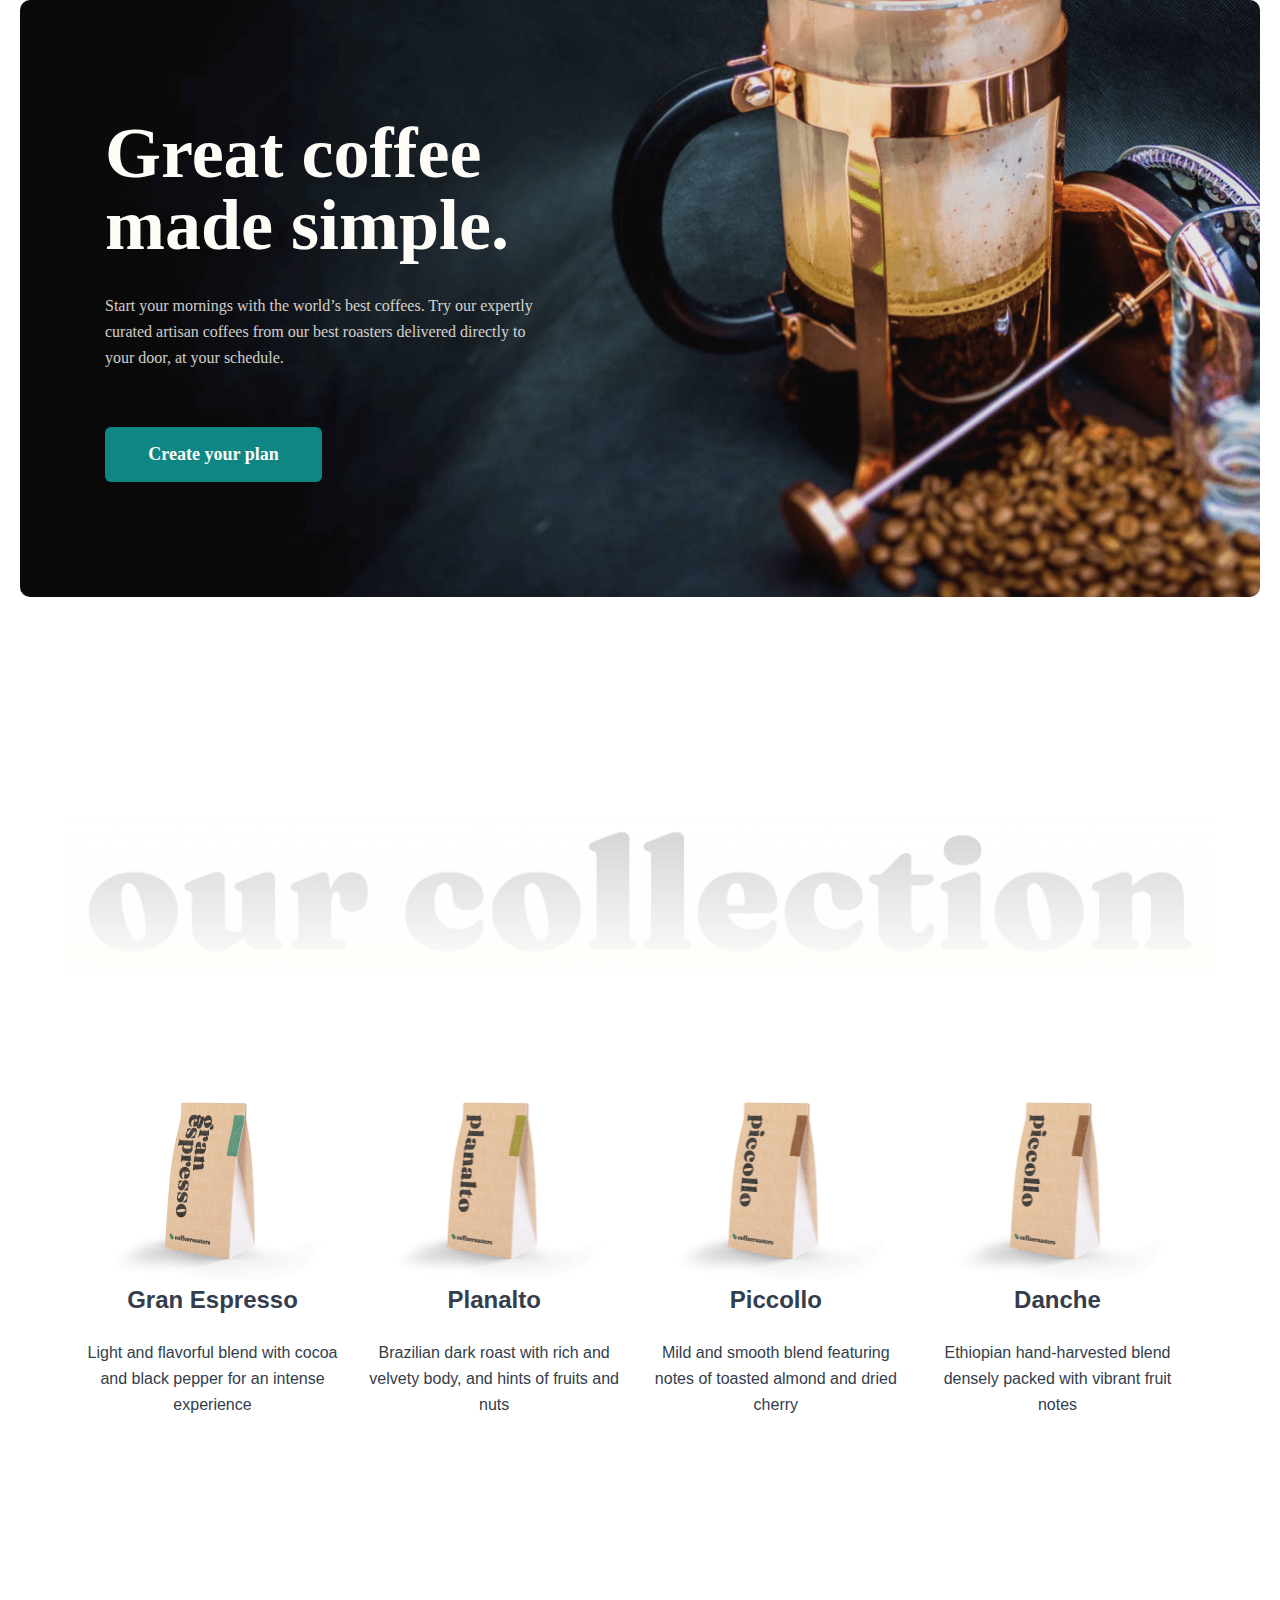
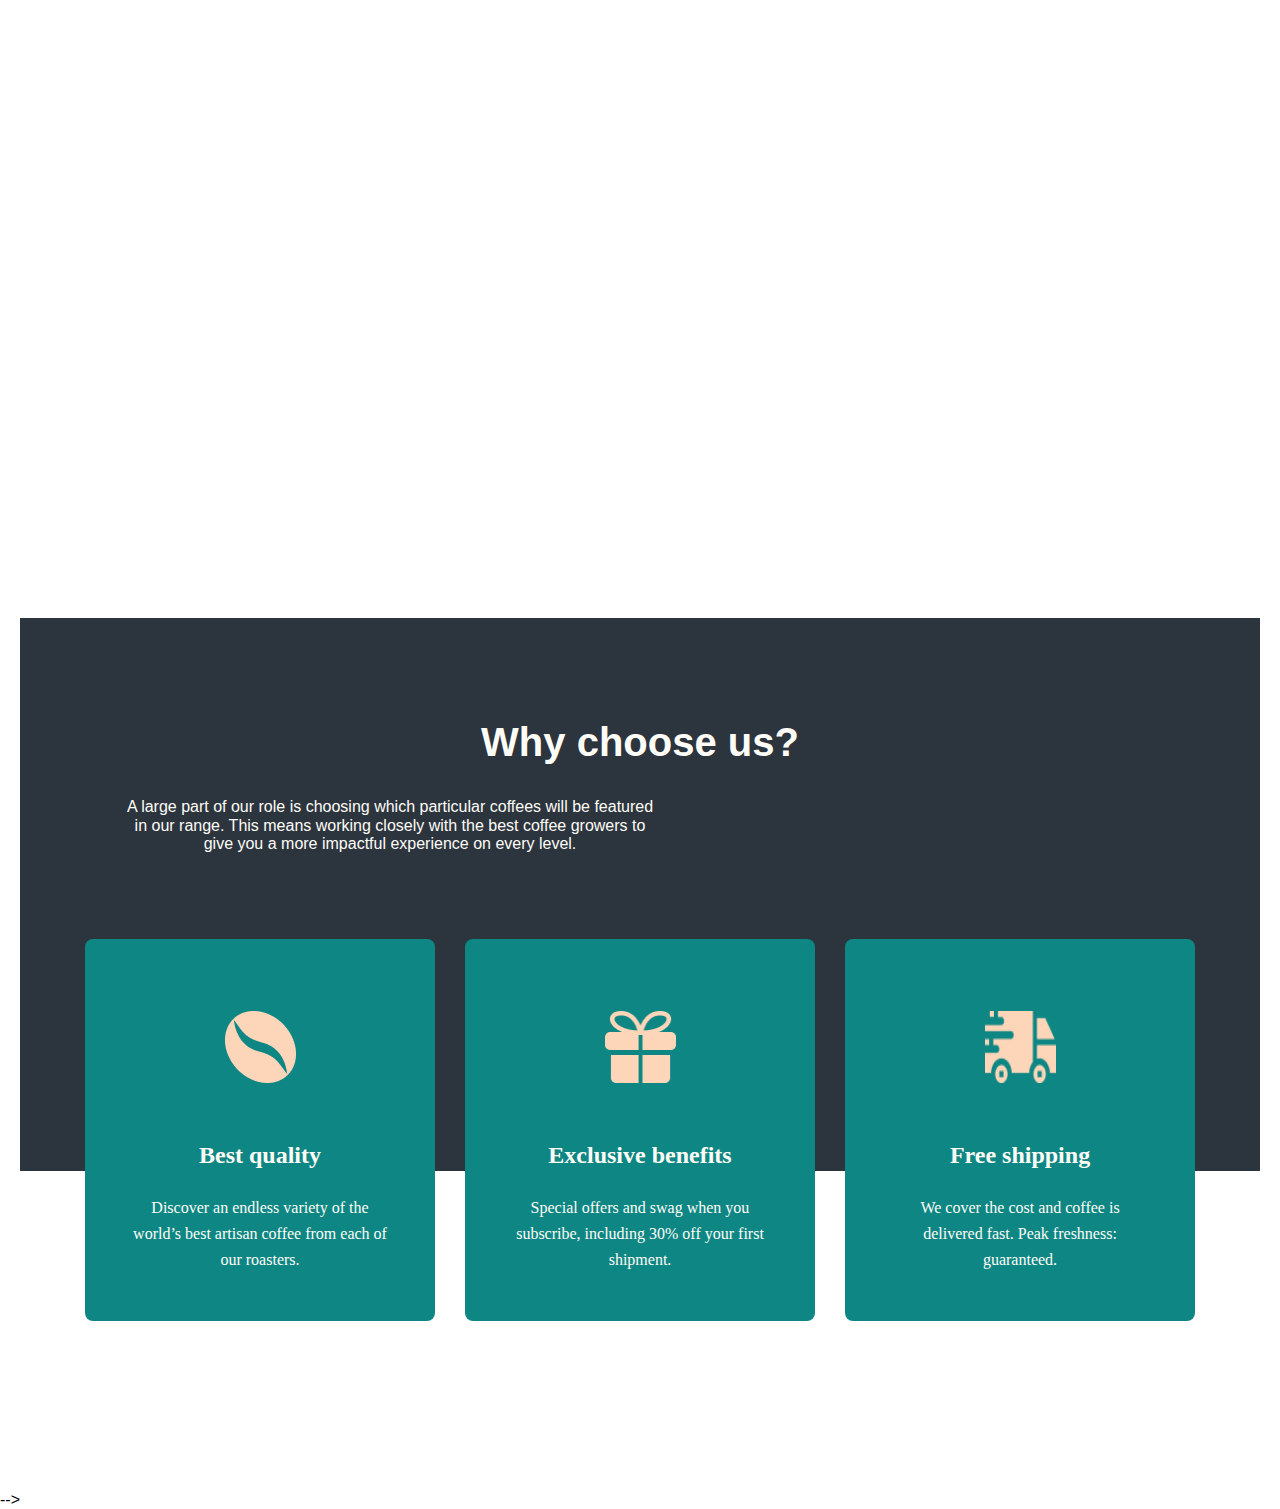
==== commit 28e4f3f2: "add coffee responsive3" ====
--- a/index.html
+++ b/index.html
@@ -10,7 +10,7 @@
 <body>
     <!-- Header -->
     
-     <header class="header">
+     <!-- <header class="header">
         <div class="container">
             <a class="logo-link" href="./index.html">
                 <img
@@ -25,36 +25,37 @@
             
             <button class="header__menu-button" type="button">
                 
-                    <span>&#9776;</span>
-                    <span>&#x2715;</span>
+                <span>&#9776;</span>
+                <span>&#x2715;</span>
                 
             </button> 
-             
-            <!-- nav -->
-            
-             <nav class="nav">
-                <ul class="nav__list">
-                    <li class="nav__item">
-                        <a class="nav__link nav__link--active" href="./index.html">HOME</a>
-                    </li>
-                    <li class="nav__item">
-                        <a class="nav__link" href="./about.html">ABOUT US</a>
-                    </li>
-                    <li class="nav__item">
-                        <a class="nav__link" href="./creat.html">Create your plan</a>
-                    </li>
-                </ul>
-            </nav>
-        </div>
-    </header>
+         -->
+        <!-- nav -->
+        
+         <!-- <nav class="nav">
+            <ul class="nav__list">
+                <li class="nav__item">
+                    <a class="nav__link nav__link--active" href="./index.html">HOME</a>
+                </li>
+                <li class="nav__item">
+                    <a class="nav__link" href="./about.html">ABOUT US</a>
+                </li>
+                <li class="nav__item">
+                    <a class="nav__link" href="./creat.html">Create your plan</a>
+                </li>
+            </ul>
+        </nav>
+    </div>
+</header> -->
+
+<!-- Main -->
+
+<main class="main">
+    <!-- Hero -->
     
-    <!-- Main -->
-    
-    <!-- <main class="main">
-      Hero -->
-        
-         <section class="hero">
-            <div class="container">
+      <section class="hero">
+        <div class="container">
+            <div class="hero__box">
                 <h1 class="hero__heading">Great coffee made simple.</h1>
                 
                 <p class="hero__description">
@@ -69,50 +70,90 @@
                 title="Create your plan">Create your plan
             </button>
         </div>
-    </section>
- 
-   <!-- Collection --> 
-
-<section class="collection">
-    <div class="container__small">
+    </div>
+</section>   
+
+ <!-- Collection -->  
+
+   <section class="collection">
+    <div class="container container__small">
         <ul class="collection__list">
-            <li class="collection__item__espresso">
-                <h2 class="collection__heading">Gran Espresso</h2>
-                
-                <p class="collection__paragraph">
-                    Light and flavorful blend with
-                    cocoa and black pepper for an intense experience
-                </p>
-            </li>
-            <li class="collection__item__planalto">
-                <h2 class="collection__heading">Planalto</h2>
-                
-                <p class="collection__paragraph">
-                    Brazilian dark roast with rich and velvety body, 
-                    and hints of fruits and nuts
-                </p>
-            </li>
-            <li class="collection__item__piccollo">
-                <h2 class="collection__heading">Piccollo</h2>
-                
-                <p class="collection__paragraph">
-                    Mild and smooth blend featuring notes
-                    of toasted almond and dried cherry
-                </p>
-            </li>
-            <li class="collection__item__danche">
-                <h2 class="collection__heading">Danche</h2>
-                
-                <p class="collection__paragraph">
-                    Ethiopian hand-harvested blend densely
-                    packed with vibrant fruit notes
-                </p>
+            <li class="collection__item">
+                <img 
+                class="coffee" 
+                src="./images/kopi1 copy.png" 
+                alt="coffee"
+                width="255"
+                height="193">
+                
+                <div class="collection__box">
+                    <h2 class="collection__heading">Gran Espresso</h2>
+                    
+                    <p class="collection__paragraph">
+                        Light and flavorful blend with
+                        cocoa and black pepper for an intense experience
+                    </p>
+                </div>
+            </li>
+            <li class="collection__item">
+                
+                <img 
+                class="planalto" 
+                src="./images/kopi2.png" 
+                alt="coffee"
+                width="255"
+                height="193">
+                
+                <div class="collection__box">
+                    <h2 class="collection__heading">Planalto</h2>
+                    
+                    <p class="collection__paragraph">
+                        Brazilian dark roast with rich and velvety body, 
+                        and hints of fruits and nuts
+                    </p>
+                </div>
+            </li>
+            <li class="collection__item">
+                
+                <img 
+                class="piccollo" 
+                src="./images/kopi3.png" 
+                alt="coffee"
+                width="255"
+                height="193">
+                
+                <div class="collection__box">
+                    <h2 class="collection__heading">Piccollo</h2>
+                    
+                    <p class="collection__paragraph">
+                        Mild and smooth blend featuring notes
+                        of toasted almond and dried cherry
+                    </p>
+                </div>
+            </li>
+            <li class="collection__item"> 
+                
+                <img 
+                class="danche" 
+                src="./images/kopi3.png" 
+                alt="coffee"
+                width="255"
+                height="193">
+                
+                <div class="collection__box">
+                    <h2 class="collection__heading">Danche</h2>
+                    
+                    <p class="collection__paragraph">
+                        Ethiopian hand-harvested blend densely
+                        packed with vibrant fruit notes
+                    </p>
+                </div>
             </li>
         </ul>
     </div>
-</section> -->
-
-<!-- <section class="services">
+</section>    
+
+ <section class="services">
     <div class="container">
         <div class="services__info">
             <h2 class="services-heading">Why choose us?</h2>
@@ -185,8 +226,8 @@
         </ul>
     </div>
 </div>
-</section> 
--->
+</section>  -->
+
 <!--STEPS-->
 
 <!-- <section class="steps">
@@ -231,7 +272,7 @@
         <a class="steps__link button" href="./create.html">Create your plan</a>
     </div>
 </section>
-</main> -->
+</main> --> 
 
 <!-- Footer -->
 
@@ -246,7 +287,7 @@
                 width="236"
                 height="26"
                 >
-            </a> -->
+            </a>  -->
             
             <!-- Nav -->
             
@@ -262,7 +303,7 @@
                         <a class="nav__link" href="./creat.html">Create your plan</a>
                     </li>
                 </ul>
-            </nav> -->
+            </nav>  -->
             
             <!-- Socials -->
             
@@ -300,8 +341,8 @@
             </ul>
         </div>
     </div> 
-</footer> -->
-
- <script src="./main.js"></script>
+</footer>   -->
+
+<script src="./main.js"></script>
 </body>
 </html>--- a/css/main.min.css
+++ b/css/main.min.css
@@ -1,2 +1,2 @@
-/*! normalize.css v8.0.1 | MIT License | github.com/necolas/normalize.css */html{line-height:1.15;-webkit-text-size-adjust:100%}body{margin:0}main{display:block}h1{font-size:2em;margin:0.67em 0}hr{-webkit-box-sizing:content-box;box-sizing:content-box;height:0;overflow:visible}pre{font-family:monospace, monospace;font-size:1em}a{background-color:transparent}abbr[title]{border-bottom:none;text-decoration:underline;-webkit-text-decoration:underline dotted;text-decoration:underline dotted}b,strong{font-weight:bolder}code,kbd,samp{font-family:monospace, monospace;font-size:1em}small{font-size:80%}sub,sup{font-size:75%;line-height:0;position:relative;vertical-align:baseline}sub{bottom:-0.25em}sup{top:-0.5em}img{border-style:none}button,input,optgroup,select,textarea{font-family:inherit;font-size:100%;line-height:1.15;margin:0}button,input{overflow:visible}button,select{text-transform:none}button,[type="button"],[type="reset"],[type="submit"]{-webkit-appearance:button}button::-moz-focus-inner,[type="button"]::-moz-focus-inner,[type="reset"]::-moz-focus-inner,[type="submit"]::-moz-focus-inner{border-style:none;padding:0}button:-moz-focusring,[type="button"]:-moz-focusring,[type="reset"]:-moz-focusring,[type="submit"]:-moz-focusring{outline:1px dotted ButtonText}fieldset{padding:0.35em 0.75em 0.625em}legend{-webkit-box-sizing:border-box;box-sizing:border-box;color:inherit;display:table;max-width:100%;padding:0;white-space:normal}progress{vertical-align:baseline}textarea{overflow:auto}[type="checkbox"],[type="radio"]{-webkit-box-sizing:border-box;box-sizing:border-box;padding:0}[type="number"]::-webkit-inner-spin-button,[type="number"]::-webkit-outer-spin-button{height:auto}[type="search"]{-webkit-appearance:textfield;outline-offset:-2px}[type="search"]::-webkit-search-decoration{-webkit-appearance:none}::-webkit-file-upload-button{-webkit-appearance:button;font:inherit}details{display:block}summary{display:list-item}template{display:none}[hidden]{display:none}@font-face{font-family:'Fraunces';font-style:italic;font-weight:900;src:url("../fonts/fraunces-v10-latin-900italic.woff2") format("woff2") url("../fonts/fraunces-v10-latin-900italic.woff") format("woff")}@font-face{font-family:'Barlow';font-style:normal;font-weight:400;src:url("../fonts/barlow-v5-latin-regular.woff2") format("woff2") url("../fonts/barlow-v5-latin-regular.woff") format("woff")}@font-face{font-family:'Barlow';font-style:normal;font-weight:700;src:url("../fonts/barlow-v5-latin-700.woff2") format("woff2") url("../fonts/barlow-v5-latin-700.woff") format("woff")}*{-webkit-box-sizing:border-box;box-sizing:border-box}html{height:100%}body{height:100%;display:-webkit-box;display:-ms-flexbox;display:flex;-webkit-box-orient:vertical;-webkit-box-direction:normal;-ms-flex-direction:column;flex-direction:column;margin:0;padding:0;font-family:"Arial", sans-serif}.img{vertical-align:middle;-o-object-fit:cover;object-fit:cover}.main{-webkit-box-flex:1;-ms-flex-positive:1;flex-grow:1}.container{max-width:1320px;width:100%;margin:0 auto;padding:0 20px}.container__small{width:1150px;margin:0 auto;padding:0 20px}.visually-hidden{clip:rect(0 0 0 0);-webkit-clip-path:inset(50%);clip-path:inset(50%);height:1px;overflow:hidden;position:absolute;white-space:nowrap;width:1px}.header .container{display:-webkit-box;display:-ms-flexbox;display:flex;-webkit-box-align:center;-ms-flex-align:center;align-items:center;-webkit-box-pack:justify;-ms-flex-pack:justify;justify-content:space-between;padding:44px 20px}.header__menu-button{color:#333D4B;font-size:20px;font-weight:bold;background-color:transparent;border:none;cursor:pointer;display:none}@media only screen and (max-width: 768px){.header__menu-button{display:block;z-index:101}.header .container{background-image:url(./)}.header__menu-button span:nth-child(2){display:none}.header--active span:nth-child(1){display:none}.header--active span:nth-child(2){display:block}.nav{display:none}.header--active .nav{position:fixed;top:0;right:0;bottom:0;left:0;z-index:100;width:100%;height:100%;background:-webkit-gradient(linear, left top, left bottom, from(rgba(254,252,247,0.504981)), color-stop(55.94%, #FEFCF7));background:linear-gradient(180deg, rgba(254,252,247,0.504981) 0%, #FEFCF7 55.94%);display:block}.header--active .nav__list{display:-webkit-box;display:-ms-flexbox;display:flex;-webkit-box-orient:vertical;-webkit-box-direction:normal;-ms-flex-direction:column;flex-direction:column;margin-top:50px}.header--active .nav__item+.nav__item{margin-left:0;margin-top:30px}}@media only screen and (max-width: 768px) and (max-width: 600px){.header .container{-webkit-box-align:center;-ms-flex-align:center;align-items:center}}.nav__list{display:-webkit-box;display:-ms-flexbox;display:flex;-webkit-box-align:center;-ms-flex-align:center;align-items:center;margin:0;padding:0;list-style-type:none}.nav__item+.nav__item{margin-left:33px}.nav__link{text-decoration:none;font-family:Barlow;font-weight:700;font-size:12px;line-height:15px;letter-spacing:0.923077px;text-transform:uppercase;color:#83888F;-webkit-transition:color 0.2s ease;transition:color 0.2s ease}.nav__link:hover{color:#333D4B}.nav__link:active{color:#333D4B}@media only screen and (max-width: 600px){.nav__item{margin-right:0 auto;-webkit-box-align:center;-ms-flex-align:center;align-items:center}}.hero .container{width:1280px;height:600px;padding:115px 85px;background-image:url(../images/Bitmap.png);border-radius:10px;background-position:center;background-repeat:no-repeat}.hero__heading{width:493px;height:145px;font-family:Fraunces;font-weight:900;margin-top:0;margin-bottom:32px;font-size:72px;line-height:72px;color:#fefcf7}.hero__description{width:445px;font-family:Barlow;font-weight:400;margin-top:0;margin-bottom:56px;font-size:16px;line-height:26px;color:#FEFCF7;opacity:0.8}.intro .container{width:1280px;height:450px;padding:115px 85px;border-radius:10px;background-image:url("../images/about us.png");background-position:center;background-repeat:no-repeat}.intro__heading{width:188px;height:48px;font-family:Fraunces;font-weight:900;margin-top:0;margin-bottom:24px;font-size:40px;line-height:48px;color:#FEFCF7}.intro-paragraph{width:445px;font-family:Barlow;font-weight:400;font-size:16px;line-height:26px;color:#FEFCF7}.collection .container__small{margin:0 auto;margin-bottom:200px;padding:0;background-image:url("../images/Group 13.png");background-position:top;background-repeat:no-repeat}.collection__list{display:-webkit-box;display:-ms-flexbox;display:flex;-webkit-box-pack:justify;-ms-flex-pack:justify;justify-content:space-between;list-style-type:none;text-align:center}.collection__item__espresso{width:255px;background-image:url("../images/kopi1 copy.png");background-position:center;background-size:255px 193px;background-repeat:no-repeat;margin:0;padding:0;padding-top:320px}.collection__item__planalto{width:255px;background-image:url("../images/kopi2.png");background-position:center;background-size:255px 193px;background-repeat:no-repeat;margin:0;padding:0;padding-top:320px}.collection__item__piccollo{width:255px;background-image:url("../images/kopi3.png");background-position:center;background-size:255px 193px;background-repeat:no-repeat;margin:0;padding:0;padding-top:320px}.collection__item__danche{width:255px;background-image:url("../images/kopi4 (1).png");background-position:center;background-size:255px 193px;background-repeat:no-repeat;margin:0;padding:0;padding-top:320px}.collection__heading{font-size:24px;line-height:32px;-webkit-box-align:center;-ms-flex-align:center;align-items:center;text-align:center;color:#333D4B}.collection__paragraph{width:255px;height:78px;font-size:16px;line-height:26px;text-align:center;color:#333D4B}@media only screen and (max-width: 770px){.collection__list{-webkit-box-orient:vertical;-webkit-box-direction:normal;-ms-flex-direction:column;flex-direction:column}.collection__list{-webkit-box-align:center;-ms-flex-align:center;align-items:center}.collection__list>li{-ms-flex-negative:0;flex-shrink:0;margin-bottom:0}}.services .container{position:relative;padding-bottom:150px;margin-bottom:170px}.services__info{padding-bottom:150px;background-color:#2c343e;padding:100px;padding-bottom:317px;text-align:center;color:#FEFCF7}.services-heading{margin-top:0;margin-bottom:32px;font-size:40px;line-height:48px}.services__info__paragraph{width:540px;margin:0 auto;padding:0}.services__sub__list{max-width:1110px;width:100%;margin:0;padding:0;display:-webkit-box;display:-ms-flexbox;display:flex;right:50%;-webkit-transform:translateX(50%);transform:translateX(50%);-webkit-column-gap:30px;column-gap:30px;-webkit-box-pack:justify;-ms-flex-pack:justify;justify-content:space-between;position:absolute;bottom:0}.coffe{width:71px;height:72px;display:-webkit-box;display:-ms-flexbox;display:flex;-webkit-box-pack:center;-ms-flex-pack:center;justify-content:center;-webkit-box-align:center;-ms-flex-align:center;align-items:center;margin:0 auto}.services__sub__item{max-width:350px;width:100%;padding:48px;padding-top:72px;background-color:#0E8784;list-style-type:none;border-radius:8px}.services__sub__heading{font-family:Fraunces;font-weight:900;font-size:24px;line-height:32px;text-align:center;color:#FEFCF7}.services__sub__text{max-width:540px;width:100%;font-family:Barlow;font-size:16px;line-height:26px;text-align:center;color:#FEFCF7}@media only screen and (max-width: 1015px){.services__sub__list{max-width:575px;-webkit-box-orient:vertical;-webkit-box-direction:normal;-ms-flex-direction:column;flex-direction:column;top:50%}.services__sub__item{display:-webkit-box;display:-ms-flexbox;display:flex;max-width:100%;-webkit-box-align:center;-ms-flex-align:center;align-items:center}.services__sub__item+.services__sub__item{margin-left:0;margin-top:24px}.services__sub__item::before{margin-bottom:0;margin-right:55px}.services-heading{width:150%}}.socials{display:-webkit-box;display:-ms-flexbox;display:flex;-webkit-box-align:center;-ms-flex-align:center;align-items:center;-webkit-box-pack:justify;-ms-flex-pack:justify;justify-content:space-between;margin:0;margin-left:auto;padding:0;list-style-type:none}.socials__item+.socials__item{margin-left:24px}.socials__link{text-decoration:none}.footer .container{background-color:#2C343E}.footer__inner{display:-webkit-box;display:-ms-flexbox;display:flex;-webkit-box-align:center;-ms-flex-align:center;align-items:center;padding:47px 20px}.footer .logo-link{margin-right:103px}.footer .nav__link:hover{color:#fefcf7}@media only screen and (max-width: 770px){.footer__inner{-webkit-box-orient:vertical;-webkit-box-direction:normal;-ms-flex-direction:column;flex-direction:column;margin:0 auto;-webkit-box-align:center;-ms-flex-align:center;align-items:center}.logo-link{margin-right:10px;-webkit-box-align:center;-ms-flex-align:center;align-items:center;margin-bottom:20px}.nav{margin-bottom:40px;-webkit-box-align:center;-ms-flex-align:center;align-items:center}}.button{display:inline-block;width:217px;text-decoration:none;padding:15px;font-family:Fraunces;font-weight:900;font-size:18px;line-height:25px;text-align:center;white-space:nowrap;overflow:hidden;text-overflow:ellipsis;color:#FEFCF7;background:#0E8784;border:none;border-radius:6px;cursor:pointer;-webkit-transition:background-color 0.2s ease;transition:background-color 0.2s ease}.button:hover{background-color:#66D2CF}.button:disabled{background-color:#e2dedb}.commitment .container{display:-webkit-box;display:-ms-flexbox;display:flex;-webkit-box-pack:justify;-ms-flex-pack:justify;justify-content:space-between;width:1110px;height:520px}.commitment{margin-top:168px;margin-bottom:158px}.commitment__image{display:-webkit-box;display:-ms-flexbox;display:flex;-webkit-box-pack:center;-ms-flex-pack:center;justify-content:center;-webkit-box-align:center;-ms-flex-align:center;align-items:center;width:445px;height:520px;margin-right:125px;-o-object-fit:cover;object-fit:cover}.our-commitment{width:540px}.commitment__heading{display:-webkit-box;display:-ms-flexbox;display:flex;-webkit-box-pack:center;-ms-flex-pack:center;justify-content:center;-webkit-box-align:center;-ms-flex-align:center;align-items:center;width:357px;font-family:Fraunces;font-weight:900;font-size:40px;line-height:48px;color:#333D4B}.commitment__paragraph{display:-webkit-box;display:-ms-flexbox;display:flex;-webkit-box-pack:center;-ms-flex-pack:center;justify-content:center;-webkit-box-align:center;-ms-flex-align:center;align-items:center;width:540px;font-size:16px;line-height:26px;color:#333D4B;opacity:0.8}.quality{position:relative}.quality .container{position:relative;display:-webkit-box;display:-ms-flexbox;display:flex;-webkit-box-pack:justify;-ms-flex-pack:justify;justify-content:space-between;padding:85px;padding-bottom:190px;background-image:url("../images/Mask-about.png");background-repeat:no-repeat;background-position:center}.quality__info{width:540px}.quality__heading{padding-top:10px;padding-left:85px;font-weight:900;font-size:40px;line-height:48px;color:#FEFCF7}.quality__heading::before{bottom:40%;right:10%;width:445px;height:447px;position:absolute;background-image:url(../images/Bitmap2-about.jpg);background-repeat:no-repeat;content:""}.quality__paragraph{padding-top:32px;padding-left:85px;width:540px;font-family:Barlow;font-weight:normal;font-size:16px;line-height:26px;color:#FEFCF7;opacity:0.8}.headquarters .container{display:-webkit-box;display:-ms-flexbox;display:flex}.headquarters__heading{width:255px;font-family:Fraunces;font-weight:900;font-size:24px;line-height:32px;color:#83888F}.headquarters__table{width:1110px;margin-left:auto;margin-right:auto;display:-webkit-box;display:-ms-flexbox;display:flex}.headquarters__sub__list{display:-webkit-box;display:-ms-flexbox;display:flex;-webkit-box-pack:justify;-ms-flex-pack:justify;justify-content:space-between}.headquarters__table__child{padding:85px}.headquarters__table__list{margin:0;padding:85px;padding:0;list-style-type:none}.content{width:1045px;height:262px}.headquarters__sub__item{-webkit-box-align:center;-ms-flex-align:center;align-items:center;-webkit-box-pack:center;-ms-flex-pack:center;justify-content:center}.headquarters__sub__heading{width:272px;height:36}.headquarters__sub__text{width:285px;height:107px}.headquarters__table__img{width:48.97px;height:43.94px;margin-bottom:55px}.headquarter__table__item{margin-bottom:24px;font-family:Fraunces;font-weight:900;font-size:32px;line-height:36px;color:#333D4B}.headquarters__table__item{font-family:Barlow;font-size:16px;line-height:26px;color:#333D4B}.starting .container{width:1280px;height:450px;padding:115px 85px;margin-bottom:160px;border-radius:10px;background-image:url("..//../images/creat.png");background-position:center;background-repeat:no-repeat}.starting__heading{width:300px;height:48px;font-family:Fraunces;font-weight:900;margin-top:0;margin-bottom:24px;font-size:40px;line-height:48px;color:#FEFCF7}.starting__paragraph{width:445px;font-family:Barlow;font-weight:400;font-size:16px;line-height:26px;color:#FEFCF7}.customer .container{margin-bottom:168px;display:-webkit-box;display:-ms-flexbox;display:flex}.customer-right{margin-right:125px}.customer__right__list{width:225px;list-style-type:none;margin:0;padding:0}.customer-right__link{padding:24px 0;display:block;text-decoration:none;font-family:"Fraunces", Arial, Helvetica, sans-serif;opacity:0.4;font-weight:900;font-size:24px;line-height:32px;color:#333D4B;border-bottom:1px solid #83888F}.customer-right__link:hover{opacity:0.8}.customer-right__link:active{opacity:1}.customer-right__link .customer__right__item+.customer__right__item::before{display:block;width:255px;height:1px;margin:24px 0;background-color:#83888F;content:''}.customer__right__item:first-child .customer-right__link{padding-top:0}.customer__right__item:last-child .customer-right__link{border-bottom:none;padding-bottom:none}.customer__left{width:730px}.customer__intro__box{display:-webkit-box;display:-ms-flexbox;display:flex;margin-bottom:88px}.customer__intro__box{list-style-type:none}.customer__left__list{list-style-type:none}.customer__lable{text-decoration:none;list-style-type:none}.customer__lable+.customer__lable{margin-left:23px}.radio__radio{list-style-type:none;text-decoration:none}.customer__left__heading{margin-top:0;font-family:Fraunces 9pt;font-weight:900;font-size:40px;line-height:48px;color:#83888F;list-style-type:none}.customer__box{margin-right:23px;height:100%;width:228px;background:#F4F1EB;border-radius:8px;padding:32px 28px;padding-bottom:84px;display:block}.customer__box:hover{background-color:#FDD6BA}.customer__box__heading{display:block;width:99px;font-family:Fraunces 9pt;margin-bottom:24px;font-weight:900;font-size:24px;line-height:32px;color:#333D4B;white-space:nowrap}.customer__box__text{display:block;font-family:Barlow;font-size:16px;line-height:26px;color:#333D4B}.input{list-style-type:none;text-decoration:none}.input:checked+.customer__box{background-color:#0E8784}.visually-hidden{clip:rect(0 0 0 0);-webkit-clip-path:inset(50%);clip-path:inset(50%);height:1px;overflow:hidden;position:absolute;white-space:nowrap;width:1px}.info-box{width:730px;background:#2C343E;border-radius:10px;display:-webkit-box;display:-ms-flexbox;display:flex;-ms-flex-wrap:wrap;flex-wrap:wrap;padding:27px 64px;margin-bottom:48px}.info-box__heading{width:172px;font-family:Barlow;font-size:16px;line-height:26px;color:#FFFFFF;opacity:0.5;margin-top:0;margin-bottom:8px}.info-box__text{font-family:Fraunces 9pt;font-weight:900;font-size:24px;line-height:40px;color:#FFFFFF;margin:0}.strong{color:#0E8784}.creat-button{display:block;width:217px;padding:35px;padding-top:15px;padding-right:35.5px;padding-bottom:16px;padding-left:35.5px;margin-left:auto;font-family:Fraunces 9pt;font-weight:900;font-size:18px;line-height:25px;text-align:center;color:#FEFCF7;border:none;white-space:nowrap;background:#0E8784;border-radius:6px}.steps .container{margin-bottom:200px}.steps__heading{margin-bottom:95px;font-size:24px;line-height:32px;color:#83888f}.steps__list{display:-ms-grid;display:grid;-ms-grid-columns:(1fr)[3];grid-template-columns:repeat(3, 1fr);margin-bottom:64px;list-style:none}.step{position:relative;padding-top:82px}.step::before{content:"";position:absolute;top:0;-webkit-transform:translateY(-50%);transform:translateY(-50%);display:block;width:32px;height:32px;background:#fefcf7;border:2px solid #0e8784;border-radius:50%;z-index:1}.step::after{content:"";position:absolute;top:0;left:16px;-webkit-transform:translateY(-50%);transform:translateY(-50%);display:block;width:100%;height:2px;background:#fdd6ba;z-index:0}.step:last-child::after{width:0}.step__heading{margin-bottom:42px}.step__heading__count{display:block;margin-bottom:38px;font-size:72px;line-height:72px;color:#fdd6ba}.step__heading__name{display:block;width:265px;font-size:32px;line-height:36px}.step__text{width:300px;margin-bottom:0}.create-steps .container{margin-bottom:170px}.steps__inner{padding:100px 90px;padding-top:115px;background-color:#2c343e;border-radius:10px}.steps__inner .steps__list{list-style:none;margin:0}.steps__inner .step::before{background-color:transparent}.steps__inner .step__heading__name{color:#fefcf7}.steps__inner .step__text{color:#fefcf7}
+/*! normalize.css v8.0.1 | MIT License | github.com/necolas/normalize.css */html{line-height:1.15;-webkit-text-size-adjust:100%}body{margin:0}main{display:block}h1{font-size:2em;margin:0.67em 0}hr{-webkit-box-sizing:content-box;box-sizing:content-box;height:0;overflow:visible}pre{font-family:monospace, monospace;font-size:1em}a{background-color:transparent}abbr[title]{border-bottom:none;text-decoration:underline;-webkit-text-decoration:underline dotted;text-decoration:underline dotted}b,strong{font-weight:bolder}code,kbd,samp{font-family:monospace, monospace;font-size:1em}small{font-size:80%}sub,sup{font-size:75%;line-height:0;position:relative;vertical-align:baseline}sub{bottom:-0.25em}sup{top:-0.5em}img{border-style:none}button,input,optgroup,select,textarea{font-family:inherit;font-size:100%;line-height:1.15;margin:0}button,input{overflow:visible}button,select{text-transform:none}button,[type="button"],[type="reset"],[type="submit"]{-webkit-appearance:button}button::-moz-focus-inner,[type="button"]::-moz-focus-inner,[type="reset"]::-moz-focus-inner,[type="submit"]::-moz-focus-inner{border-style:none;padding:0}button:-moz-focusring,[type="button"]:-moz-focusring,[type="reset"]:-moz-focusring,[type="submit"]:-moz-focusring{outline:1px dotted ButtonText}fieldset{padding:0.35em 0.75em 0.625em}legend{-webkit-box-sizing:border-box;box-sizing:border-box;color:inherit;display:table;max-width:100%;padding:0;white-space:normal}progress{vertical-align:baseline}textarea{overflow:auto}[type="checkbox"],[type="radio"]{-webkit-box-sizing:border-box;box-sizing:border-box;padding:0}[type="number"]::-webkit-inner-spin-button,[type="number"]::-webkit-outer-spin-button{height:auto}[type="search"]{-webkit-appearance:textfield;outline-offset:-2px}[type="search"]::-webkit-search-decoration{-webkit-appearance:none}::-webkit-file-upload-button{-webkit-appearance:button;font:inherit}details{display:block}summary{display:list-item}template{display:none}[hidden]{display:none}@font-face{font-family:'Fraunces';font-style:italic;font-weight:900;src:url("../fonts/fraunces-v10-latin-900italic.woff2") format("woff2") url("../fonts/fraunces-v10-latin-900italic.woff") format("woff")}@font-face{font-family:'Barlow';font-style:normal;font-weight:400;src:url("../fonts/barlow-v5-latin-regular.woff2") format("woff2") url("../fonts/barlow-v5-latin-regular.woff") format("woff")}@font-face{font-family:'Barlow';font-style:normal;font-weight:700;src:url("../fonts/barlow-v5-latin-700.woff2") format("woff2") url("../fonts/barlow-v5-latin-700.woff") format("woff")}*{-webkit-box-sizing:border-box;box-sizing:border-box}html{height:100%}body{height:100%;display:-webkit-box;display:-ms-flexbox;display:flex;-webkit-box-orient:vertical;-webkit-box-direction:normal;-ms-flex-direction:column;flex-direction:column;margin:0;padding:0;font-family:"Arial", sans-serif}.img{vertical-align:middle;-o-object-fit:cover;object-fit:cover}.main{-webkit-box-flex:1;-ms-flex-positive:1;flex-grow:1}.container{max-width:1320px;width:100%;margin:0 auto;padding:0 20px}.container__small{max-width:1150px;margin:0 auto;padding:0 20px}.visually-hidden{clip:rect(0 0 0 0);-webkit-clip-path:inset(50%);clip-path:inset(50%);height:1px;overflow:hidden;position:absolute;white-space:nowrap;width:1px}.header .container{display:-webkit-box;display:-ms-flexbox;display:flex;-webkit-box-align:center;-ms-flex-align:center;align-items:center;-webkit-box-pack:justify;-ms-flex-pack:justify;justify-content:space-between;padding:44px 20px}.header__menu-button{color:#333D4B;font-size:20px;font-weight:bold;background-color:transparent;border:none;cursor:pointer;display:none}@media only screen and (max-width: 768px){.header__menu-button{display:block;z-index:101}.header .container{background-image:url(./)}.header__menu-button span:nth-child(2){display:none}.header--active span:nth-child(1){display:none}.header--active span:nth-child(2){display:block}.nav{display:none}.header--active .nav{position:fixed;top:0;right:0;bottom:0;left:0;z-index:100;width:100%;height:100%;background:-webkit-gradient(linear, left top, left bottom, from(rgba(254,252,247,0.504981)), color-stop(55.94%, #FEFCF7));background:linear-gradient(180deg, rgba(254,252,247,0.504981) 0%, #FEFCF7 55.94%);display:block}.header--active .nav__list{display:-webkit-box;display:-ms-flexbox;display:flex;-webkit-box-orient:vertical;-webkit-box-direction:normal;-ms-flex-direction:column;flex-direction:column;margin-top:50px}.header--active .nav__item+.nav__item{margin-left:0;margin-top:30px}}@media only screen and (max-width: 600px){.header .container{-webkit-box-align:center;-ms-flex-align:center;align-items:center}}@media only screen and (max-width: 590px){.header--active .nav{top:40px}}.nav__list{display:-webkit-box;display:-ms-flexbox;display:flex;-webkit-box-align:center;-ms-flex-align:center;align-items:center;margin:0;padding:0;list-style-type:none}.nav__item+.nav__item{margin-left:33px}.nav__link{text-decoration:none;font-family:Barlow;font-weight:700;font-size:12px;line-height:15px;letter-spacing:0.923077px;text-transform:uppercase;color:#83888F;-webkit-transition:color 0.2s ease;transition:color 0.2s ease}.nav__link:hover{color:#333D4B}.nav__link:active{color:#333D4B}@media only screen and (max-width: 600px){.nav__item{margin-right:0 auto;-webkit-box-align:center;-ms-flex-align:center;align-items:center}}.hero .container{width:100%;max-width:1280px;padding:0 20px;margin-bottom:170px}.hero__box{background-image:url(../images/Bitmap.png);background-size:cover;padding:115px 85px;padding-top:117px;border-radius:10px;width:100%;max-width:1280px;background-position:center;background-repeat:no-repeat}.hero__heading{width:100%;max-width:493px;font-family:'Fraunces';font-weight:900;margin-top:0;margin-bottom:32px;font-size:72px;line-height:72px;color:#fefcf7}.hero__description{width:100%;max-width:445px;font-family:Barlow;font-weight:400;margin-top:0;margin-bottom:56px;font-size:16px;line-height:26px;color:#FEFCF7;opacity:0.8}@media only screen and (max-width: 768px){.hero .container{margin-bottom:150px}.hero__box{background-image:url("../images/home-tablet-768.png");padding:104px 58px;border-radius:10px;width:100%}.hero__heading{max-width:300px;width:100%;padding-bottom:0;margin-bottom:24px;font-weight:900;font-size:40px;line-height:40px;color:#FEFCF7}.hero__description{max-width:279px;width:100%;margin-bottom:40px;font-family:Barlow;font-style:normal;font-weight:normal;font-size:15px;line-height:25px;color:#FEFCF7;mix-blend-mode:normal;opacity:0.8}.hero__link button{margin:0 auto;-webkit-box-align:center;-ms-flex-align:center;align-items:center}}@media only screen and (max-width: 430px){.hero .container{margin-bottom:120px}.hero__box{background-image:url("../../images/home-Bitmap-mobail.png");border-radius:5px;padding-top:100px;border-radius:10px}.hero__heading{max-width:279px;width:100%;padding-bottom:0;margin:0 auto;margin-bottom:24px;text-align:center;font-family:Fraunces 9pt;font-weight:900;font-size:40px;line-height:40px;text-align:center;color:#FEFCF7}.hero__description{max-width:279px;width:100%;margin:0 auto;margin-bottom:39px;font-family:Barlow;font-style:normal;font-weight:normal;font-size:15px;line-height:25px;text-align:center;color:#FEFCF7;mix-blend-mode:normal;opacity:0.8}.hero__link button{margin:0 auto;-webkit-box-align:center;-ms-flex-align:center;align-items:center}}@media only screen and (max-width: 380px){.hero__heading{width:100%;max-width:279px}}.intro .container{width:1280px;height:450px;padding:115px 85px;border-radius:10px;background-image:url("../images/about us.png");background-position:center;background-repeat:no-repeat}.intro__heading{width:188px;height:48px;font-family:Fraunces;font-weight:900;margin-top:0;margin-bottom:24px;font-size:40px;line-height:48px;color:#FEFCF7}.intro-paragraph{width:445px;font-family:Barlow;font-weight:400;font-size:16px;line-height:26px;color:#FEFCF7}.collection .container__small{margin:0 auto;margin-bottom:800px;padding:0 20px;background-image:url("../images/Group 13.png");background-size:contain;background-position:top;background-repeat:no-repeat}.collection__list{max-width:1100px;display:-webkit-box;display:-ms-flexbox;display:flex;padding:0;margin:0;-webkit-box-pack:justify;-ms-flex-pack:justify;justify-content:space-between;list-style-type:none;text-align:center}.collection__heading{padding:0;margin:0;margin-bottom:24px}.collection__paragraph{padding:0;margin:0}.collection__item{width:255px;background-position:center;background-repeat:no-repeat;margin:0;padding:0;padding-top:320px}.collection__item__planalto{width:255px;background-position:center;background-repeat:no-repeat;margin:0;padding:0;padding-top:320px}.collection__item__piccollo{width:255px;background-position:center;background-repeat:no-repeat;margin:0;padding:0;padding-top:320px}.collection__item__danche{width:255px;background-position:center;background-repeat:no-repeat;margin:0;padding:0;padding-top:320px}.collection__heading{font-size:24px;line-height:32px;-webkit-box-align:center;-ms-flex-align:center;align-items:center;text-align:center;color:#333D4B}.collection__paragraph{width:255px;height:78px;font-size:16px;line-height:26px;text-align:center;color:#333D4B}@media only screen and (max-width: 1100px){.container__small{max-width:689px;width:100%}.collection__list{-webkit-box-orient:vertical;-webkit-box-direction:normal;-ms-flex-direction:column;flex-direction:column;-webkit-box-align:center;-ms-flex-align:center;align-items:center}.collection__list>li{-ms-flex-negative:0;flex-shrink:0;margin-bottom:0}.collection__item{display:-webkit-box;display:-ms-flexbox;display:flex;-webkit-box-pack:center;-ms-flex-pack:center;justify-content:center;-webkit-box-align:center;-ms-flex-align:center;align-items:center}}@media only screen and (max-width: 705px){.collection__item{-webkit-box-orient:vertical;-webkit-box-direction:normal;-ms-flex-direction:column;flex-direction:column;padding-top:105px}}.services .container{position:relative;padding-bottom:150px;margin-bottom:170px}.services__info{max-width:100%;margin:0 auto;padding-bottom:150px;background-color:#2c343e;padding:100px;padding-bottom:317px;text-align:center;color:#FEFCF7}.services-heading{padding:0;margin:0;margin-top:0;margin-bottom:32px;font-size:40px;line-height:48px}.services__info__paragraph{width:540px;margin:0 auto;margin:0;padding:0}.services__sub__list{max-width:1110px;width:100%;margin:0;padding:0;display:-webkit-box;display:-ms-flexbox;display:flex;right:50%;-webkit-transform:translateX(50%);transform:translateX(50%);-webkit-column-gap:30px;column-gap:30px;-webkit-box-pack:justify;-ms-flex-pack:justify;justify-content:space-between;position:absolute;bottom:0}.coffe{display:-webkit-box;display:-ms-flexbox;display:flex;-webkit-box-pack:center;-ms-flex-pack:center;justify-content:center;-webkit-box-align:center;-ms-flex-align:center;align-items:center;width:71px;height:72px;margin:0 auto;margin-bottom:56px}.services__sub__item{max-width:350px;width:100%;padding:48px;padding-top:72px;background-color:#0E8784;list-style-type:none;border-radius:8px}.services__sub__heading{margin:0;padding:0;margin-bottom:24px;font-family:Fraunces;font-weight:900;font-size:24px;line-height:32px;text-align:center;color:#FEFCF7}.services__sub__text{max-width:540px;width:100%;margin:0;padding:0;font-family:Barlow;font-size:16px;line-height:26px;text-align:center;color:#FEFCF7}@media only screen and (max-width: 1015px){.services .container{padding-bottom:150px;margin-bottom:550px}.services__sub__list{max-width:575px;-webkit-box-orient:vertical;-webkit-box-direction:normal;-ms-flex-direction:column;flex-direction:column;top:50%}.services__sub__item{display:-webkit-box;display:-ms-flexbox;display:flex;max-width:100%;-webkit-box-align:center;-ms-flex-align:center;align-items:center}.services__sub__item+.services__sub__item{margin-left:0;margin-top:24px}.services__sub__item::before{margin-bottom:0;margin-right:55px}.services-heading{width:150%}}.socials{display:-webkit-box;display:-ms-flexbox;display:flex;-webkit-box-align:center;-ms-flex-align:center;align-items:center;-webkit-box-pack:justify;-ms-flex-pack:justify;justify-content:space-between;margin:0;margin-left:auto;padding:0;list-style-type:none}.socials__item+.socials__item{margin-left:24px}.socials__link{text-decoration:none}.footer .container{background-color:#2C343E}.footer__inner{display:-webkit-box;display:-ms-flexbox;display:flex;-webkit-box-align:center;-ms-flex-align:center;align-items:center;margin-top:168px;padding:47px 85px;background-color:#2c343e}.footer .logo-link{margin-right:100px}.footer .nav__link:hover{color:#fefcf7}.footer .nav__link:active{color:#fefcf7}@media only screen and (max-width: 770px){-webkit-box-orient:vertical;-webkit-box-direction:normal;-ms-flex-direction:column;flex-direction:column}.button{display:inline-block;width:217px;text-decoration:none;padding:15px;font-family:Fraunces;font-weight:900;font-size:18px;line-height:25px;text-align:center;white-space:nowrap;overflow:hidden;text-overflow:ellipsis;color:#FEFCF7;background:#0E8784;border:none;border-radius:6px;cursor:pointer;-webkit-transition:background-color 0.2s ease;transition:background-color 0.2s ease}.button:hover{background-color:#66D2CF}.button:disabled{background-color:#e2dedb}@media only screen and (max-width: 430px){.button{margin:0 auto;-webkit-box-align:center;-ms-flex-align:center;align-items:center;display:block}}.commitment .container{display:-webkit-box;display:-ms-flexbox;display:flex;-webkit-box-pack:justify;-ms-flex-pack:justify;justify-content:space-between;width:1110px;height:520px}.commitment{margin-top:168px;margin-bottom:158px}.commitment__image{display:-webkit-box;display:-ms-flexbox;display:flex;-webkit-box-pack:center;-ms-flex-pack:center;justify-content:center;-webkit-box-align:center;-ms-flex-align:center;align-items:center;width:445px;height:520px;margin-right:125px;-o-object-fit:cover;object-fit:cover}.our-commitment{width:540px}.commitment__heading{display:-webkit-box;display:-ms-flexbox;display:flex;-webkit-box-pack:center;-ms-flex-pack:center;justify-content:center;-webkit-box-align:center;-ms-flex-align:center;align-items:center;width:357px;font-family:Fraunces;font-weight:900;font-size:40px;line-height:48px;color:#333D4B}.commitment__paragraph{display:-webkit-box;display:-ms-flexbox;display:flex;-webkit-box-pack:center;-ms-flex-pack:center;justify-content:center;-webkit-box-align:center;-ms-flex-align:center;align-items:center;width:540px;font-size:16px;line-height:26px;color:#333D4B;opacity:0.8}.quality{position:relative}.quality .container{position:relative;display:-webkit-box;display:-ms-flexbox;display:flex;-webkit-box-pack:justify;-ms-flex-pack:justify;justify-content:space-between;padding:85px;padding-bottom:190px;background-image:url("../images/Mask-about.png");background-repeat:no-repeat;background-position:center}.quality__info{width:540px}.quality__heading{padding-top:10px;padding-left:85px;font-weight:900;font-size:40px;line-height:48px;color:#FEFCF7}.quality__heading::before{bottom:40%;right:10%;width:445px;height:447px;position:absolute;background-image:url(../images/Bitmap2-about.jpg);background-repeat:no-repeat;content:""}.quality__paragraph{padding-top:32px;padding-left:85px;width:540px;font-family:Barlow;font-weight:normal;font-size:16px;line-height:26px;color:#FEFCF7;opacity:0.8}.headquarters .container{display:-webkit-box;display:-ms-flexbox;display:flex}.headquarters__heading{width:255px;font-family:Fraunces;font-weight:900;font-size:24px;line-height:32px;color:#83888F}.headquarters__table{width:1110px;margin-left:auto;margin-right:auto;display:-webkit-box;display:-ms-flexbox;display:flex}.headquarters__sub__list{display:-webkit-box;display:-ms-flexbox;display:flex;-webkit-box-pack:justify;-ms-flex-pack:justify;justify-content:space-between}.headquarters__table__child{padding:85px}.headquarters__table__list{margin:0;padding:85px;padding:0;list-style-type:none}.content{width:1045px;height:262px}.headquarters__sub__item{-webkit-box-align:center;-ms-flex-align:center;align-items:center;-webkit-box-pack:center;-ms-flex-pack:center;justify-content:center}.headquarters__sub__heading{width:272px;height:36}.headquarters__sub__text{width:285px;height:107px}.headquarters__table__img{width:48.97px;height:43.94px;margin-bottom:55px}.headquarter__table__item{margin-bottom:24px;font-family:Fraunces;font-weight:900;font-size:32px;line-height:36px;color:#333D4B}.headquarters__table__item{font-family:Barlow;font-size:16px;line-height:26px;color:#333D4B}.starting .container{width:1280px;height:450px;padding:115px 85px;margin-bottom:160px;border-radius:10px;background-image:url("..//../images/creat.png");background-position:center;background-repeat:no-repeat}.starting__heading{width:300px;height:48px;font-family:Fraunces;font-weight:900;margin-top:0;margin-bottom:24px;font-size:40px;line-height:48px;color:#FEFCF7}.starting__paragraph{width:445px;font-family:Barlow;font-weight:400;font-size:16px;line-height:26px;color:#FEFCF7}.customer .container{margin-bottom:168px;display:-webkit-box;display:-ms-flexbox;display:flex}.customer-right{margin-right:125px}.customer__right__list{width:225px;list-style-type:none;margin:0;padding:0}.customer-right__link{padding:24px 0;display:block;text-decoration:none;font-family:"Fraunces", Arial, Helvetica, sans-serif;opacity:0.4;font-weight:900;font-size:24px;line-height:32px;color:#333D4B;border-bottom:1px solid #83888F}.customer-right__link:hover{opacity:0.8}.customer-right__link:active{opacity:1}.customer-right__link .customer__right__item+.customer__right__item::before{display:block;width:255px;height:1px;margin:24px 0;background-color:#83888F;content:''}.customer__right__item:first-child .customer-right__link{padding-top:0}.customer__right__item:last-child .customer-right__link{border-bottom:none;padding-bottom:none}.customer__left{width:730px}.customer__intro__box{display:-webkit-box;display:-ms-flexbox;display:flex;margin-bottom:88px}.customer__intro__box{list-style-type:none}.customer__left__list{list-style-type:none}.customer__lable{text-decoration:none;list-style-type:none}.customer__lable+.customer__lable{margin-left:23px}.radio__radio{list-style-type:none;text-decoration:none}.customer__left__heading{margin-top:0;font-family:Fraunces 9pt;font-weight:900;font-size:40px;line-height:48px;color:#83888F;list-style-type:none}.customer__box{margin-right:23px;height:100%;width:228px;background:#F4F1EB;border-radius:8px;padding:32px 28px;padding-bottom:84px;display:block}.customer__box:hover{background-color:#FDD6BA}.customer__box__heading{display:block;width:99px;font-family:Fraunces 9pt;margin-bottom:24px;font-weight:900;font-size:24px;line-height:32px;color:#333D4B;white-space:nowrap}.customer__box__text{display:block;font-family:Barlow;font-size:16px;line-height:26px;color:#333D4B}.input{list-style-type:none;text-decoration:none}.input:checked+.customer__box{background-color:#0E8784}.visually-hidden{clip:rect(0 0 0 0);-webkit-clip-path:inset(50%);clip-path:inset(50%);height:1px;overflow:hidden;position:absolute;white-space:nowrap;width:1px}.info-box{width:730px;background:#2C343E;border-radius:10px;display:-webkit-box;display:-ms-flexbox;display:flex;-ms-flex-wrap:wrap;flex-wrap:wrap;padding:27px 64px;margin-bottom:48px}.info-box__heading{width:172px;font-family:Barlow;font-size:16px;line-height:26px;color:#FFFFFF;opacity:0.5;margin-top:0;margin-bottom:8px}.info-box__text{font-family:Fraunces 9pt;font-weight:900;font-size:24px;line-height:40px;color:#FFFFFF;margin:0}.strong{color:#0E8784}.creat-button{display:block;width:217px;padding:35px;padding-top:15px;padding-right:35.5px;padding-bottom:16px;padding-left:35.5px;margin-left:auto;font-family:Fraunces 9pt;font-weight:900;font-size:18px;line-height:25px;text-align:center;color:#FEFCF7;border:none;white-space:nowrap;background:#0E8784;border-radius:6px}.steps .container{margin-bottom:200px}.steps__heading{margin-bottom:95px;font-size:24px;line-height:32px;color:#83888f}.steps__list{display:-ms-grid;display:grid;-ms-grid-columns:(1fr)[3];grid-template-columns:repeat(3, 1fr);margin-bottom:64px;list-style:none}.step{position:relative;padding-top:82px}.step::before{content:"";position:absolute;top:0;-webkit-transform:translateY(-50%);transform:translateY(-50%);display:block;width:32px;height:32px;background:#fefcf7;border:2px solid #0e8784;border-radius:50%;z-index:1}.step::after{content:"";position:absolute;top:0;left:16px;-webkit-transform:translateY(-50%);transform:translateY(-50%);display:block;width:100%;height:2px;background:#fdd6ba;z-index:0}.step:last-child::after{width:0}.step__heading{margin-bottom:42px}.step__heading__count{display:block;margin-bottom:38px;font-size:72px;line-height:72px;color:#fdd6ba}.step__heading__name{display:block;width:265px;font-size:32px;line-height:36px}.step__text{width:300px;margin-bottom:0}.create-steps .container{margin-bottom:170px}.steps__inner{padding:100px 90px;padding-top:115px;background-color:#2c343e;border-radius:10px}.steps__inner .steps__list{list-style:none;margin:0}.steps__inner .step::before{background-color:transparent}.steps__inner .step__heading__name{color:#fefcf7}.steps__inner .step__text{color:#fefcf7}
 /*# sourceMappingURL=main.min.css.map */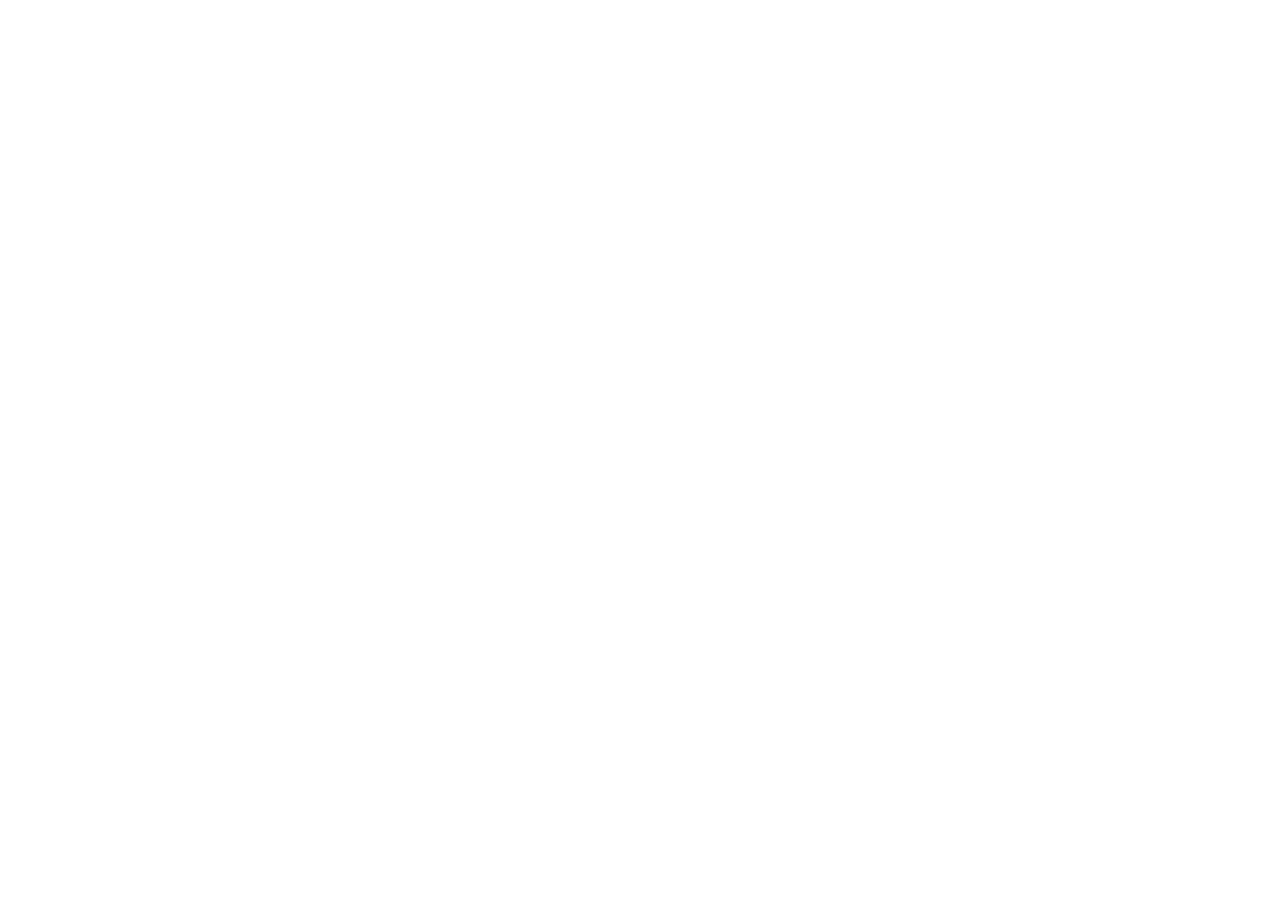
==== commit 15fdb380: "Add changing about" ====
--- a/index.html
+++ b/index.html
@@ -10,7 +10,7 @@
 <body>
     <!-- Header -->
     
-     <!-- <header class="header">
+      <!-- <header class="header">
         <div class="container">
             <a class="logo-link" href="./index.html">
                 <img
@@ -28,11 +28,11 @@
                 <span>&#9776;</span>
                 <span>&#x2715;</span>
                 
-            </button> 
-         -->
+            </button>  
+          -->
         <!-- nav -->
         
-         <!-- <nav class="nav">
+          <!-- <nav class="nav">
             <ul class="nav__list">
                 <li class="nav__item">
                     <a class="nav__link nav__link--active" href="./index.html">HOME</a>
@@ -46,14 +46,15 @@
             </ul>
         </nav>
     </div>
-</header> -->
+</header>   -->
 
 <!-- Main -->
 
-<main class="main">
+<!-- <main class="main">  -->
+
     <!-- Hero -->
-    
-      <section class="hero">
+
+       <!-- <section class="hero">
         <div class="container">
             <div class="hero__box">
                 <h1 class="hero__heading">Great coffee made simple.</h1>
@@ -71,11 +72,11 @@
             </button>
         </div>
     </div>
-</section>   
+</section>     -->
 
  <!-- Collection -->  
 
-   <section class="collection">
+    <!-- <section class="collection">
     <div class="container container__small">
         <ul class="collection__list">
             <li class="collection__item">
@@ -151,9 +152,9 @@
             </li>
         </ul>
     </div>
-</section>    
-
- <section class="services">
+</section> -->
+
+  <!-- <section class="services">
     <div class="container">
         <div class="services__info">
             <h2 class="services-heading">Why choose us?</h2>
@@ -188,9 +189,9 @@
                     </p>
                 </div>
             </li>
-            <li class="services__sub__item ">
+            <li class="services__sub__item">
                 <img
-                class="coffe"
+                class="coffe "
                 src="./images/surprise.png" 
                 alt="coffe"
                 width="72"
@@ -230,7 +231,7 @@
 
 <!--STEPS-->
 
-<!-- <section class="steps">
+ <!-- <section class="steps">
     <div class="container container--small">
         <h2 class="steps__heading">How it works</h2>
         
@@ -272,11 +273,11 @@
         <a class="steps__link button" href="./create.html">Create your plan</a>
     </div>
 </section>
-</main> --> 
+</main>          -->
 
 <!-- Footer -->
 
-<!-- <footer class="footer">
+ <!-- <footer class="footer">
     <div class="container">
         <div class="footer__inner">
             <a class="logo-link" href="./index.html">
@@ -287,11 +288,11 @@
                 width="236"
                 height="26"
                 >
-            </a>  -->
-            
+            </a>  
+              -->
             <!-- Nav -->
             
-            <!-- <nav class="nav">
+              <!-- <nav class="nav">
                 <ul class="nav__list">
                     <li class="nav__item">
                         <a class="nav__link" href="./index.html">HOME</a>
@@ -303,11 +304,11 @@
                         <a class="nav__link" href="./creat.html">Create your plan</a>
                     </li>
                 </ul>
-            </nav>  -->
-            
-            <!-- Socials -->
-            
-            <!-- <ul class="socials">
+            </nav>    -->
+            
+            <!-- Socials  -->
+            
+              <!-- <ul class="socials">
                 <li class="socials__item">
                     <a class="socials__link" href="#">
                         <img
@@ -341,7 +342,7 @@
             </ul>
         </div>
     </div> 
-</footer>   -->
+</footer>     -->
 
 <script src="./main.js"></script>
 </body>
--- a/css/main.min.css
+++ b/css/main.min.css
@@ -1,2 +1,2 @@
-/*! normalize.css v8.0.1 | MIT License | github.com/necolas/normalize.css */html{line-height:1.15;-webkit-text-size-adjust:100%}body{margin:0}main{display:block}h1{font-size:2em;margin:0.67em 0}hr{-webkit-box-sizing:content-box;box-sizing:content-box;height:0;overflow:visible}pre{font-family:monospace, monospace;font-size:1em}a{background-color:transparent}abbr[title]{border-bottom:none;text-decoration:underline;-webkit-text-decoration:underline dotted;text-decoration:underline dotted}b,strong{font-weight:bolder}code,kbd,samp{font-family:monospace, monospace;font-size:1em}small{font-size:80%}sub,sup{font-size:75%;line-height:0;position:relative;vertical-align:baseline}sub{bottom:-0.25em}sup{top:-0.5em}img{border-style:none}button,input,optgroup,select,textarea{font-family:inherit;font-size:100%;line-height:1.15;margin:0}button,input{overflow:visible}button,select{text-transform:none}button,[type="button"],[type="reset"],[type="submit"]{-webkit-appearance:button}button::-moz-focus-inner,[type="button"]::-moz-focus-inner,[type="reset"]::-moz-focus-inner,[type="submit"]::-moz-focus-inner{border-style:none;padding:0}button:-moz-focusring,[type="button"]:-moz-focusring,[type="reset"]:-moz-focusring,[type="submit"]:-moz-focusring{outline:1px dotted ButtonText}fieldset{padding:0.35em 0.75em 0.625em}legend{-webkit-box-sizing:border-box;box-sizing:border-box;color:inherit;display:table;max-width:100%;padding:0;white-space:normal}progress{vertical-align:baseline}textarea{overflow:auto}[type="checkbox"],[type="radio"]{-webkit-box-sizing:border-box;box-sizing:border-box;padding:0}[type="number"]::-webkit-inner-spin-button,[type="number"]::-webkit-outer-spin-button{height:auto}[type="search"]{-webkit-appearance:textfield;outline-offset:-2px}[type="search"]::-webkit-search-decoration{-webkit-appearance:none}::-webkit-file-upload-button{-webkit-appearance:button;font:inherit}details{display:block}summary{display:list-item}template{display:none}[hidden]{display:none}@font-face{font-family:'Fraunces';font-style:italic;font-weight:900;src:url("../fonts/fraunces-v10-latin-900italic.woff2") format("woff2") url("../fonts/fraunces-v10-latin-900italic.woff") format("woff")}@font-face{font-family:'Barlow';font-style:normal;font-weight:400;src:url("../fonts/barlow-v5-latin-regular.woff2") format("woff2") url("../fonts/barlow-v5-latin-regular.woff") format("woff")}@font-face{font-family:'Barlow';font-style:normal;font-weight:700;src:url("../fonts/barlow-v5-latin-700.woff2") format("woff2") url("../fonts/barlow-v5-latin-700.woff") format("woff")}*{-webkit-box-sizing:border-box;box-sizing:border-box}html{height:100%}body{height:100%;display:-webkit-box;display:-ms-flexbox;display:flex;-webkit-box-orient:vertical;-webkit-box-direction:normal;-ms-flex-direction:column;flex-direction:column;margin:0;padding:0;font-family:"Arial", sans-serif}.img{vertical-align:middle;-o-object-fit:cover;object-fit:cover}.main{-webkit-box-flex:1;-ms-flex-positive:1;flex-grow:1}.container{max-width:1320px;width:100%;margin:0 auto;padding:0 20px}.container__small{max-width:1150px;margin:0 auto;padding:0 20px}.visually-hidden{clip:rect(0 0 0 0);-webkit-clip-path:inset(50%);clip-path:inset(50%);height:1px;overflow:hidden;position:absolute;white-space:nowrap;width:1px}.header .container{display:-webkit-box;display:-ms-flexbox;display:flex;-webkit-box-align:center;-ms-flex-align:center;align-items:center;-webkit-box-pack:justify;-ms-flex-pack:justify;justify-content:space-between;padding:44px 20px}.header__menu-button{color:#333D4B;font-size:20px;font-weight:bold;background-color:transparent;border:none;cursor:pointer;display:none}@media only screen and (max-width: 768px){.header__menu-button{display:block;z-index:101}.header .container{background-image:url(./)}.header__menu-button span:nth-child(2){display:none}.header--active span:nth-child(1){display:none}.header--active span:nth-child(2){display:block}.nav{display:none}.header--active .nav{position:fixed;top:0;right:0;bottom:0;left:0;z-index:100;width:100%;height:100%;background:-webkit-gradient(linear, left top, left bottom, from(rgba(254,252,247,0.504981)), color-stop(55.94%, #FEFCF7));background:linear-gradient(180deg, rgba(254,252,247,0.504981) 0%, #FEFCF7 55.94%);display:block}.header--active .nav__list{display:-webkit-box;display:-ms-flexbox;display:flex;-webkit-box-orient:vertical;-webkit-box-direction:normal;-ms-flex-direction:column;flex-direction:column;margin-top:50px}.header--active .nav__item+.nav__item{margin-left:0;margin-top:30px}}@media only screen and (max-width: 600px){.header .container{-webkit-box-align:center;-ms-flex-align:center;align-items:center}}@media only screen and (max-width: 590px){.header--active .nav{top:40px}}.nav__list{display:-webkit-box;display:-ms-flexbox;display:flex;-webkit-box-align:center;-ms-flex-align:center;align-items:center;margin:0;padding:0;list-style-type:none}.nav__item+.nav__item{margin-left:33px}.nav__link{text-decoration:none;font-family:Barlow;font-weight:700;font-size:12px;line-height:15px;letter-spacing:0.923077px;text-transform:uppercase;color:#83888F;-webkit-transition:color 0.2s ease;transition:color 0.2s ease}.nav__link:hover{color:#333D4B}.nav__link:active{color:#333D4B}@media only screen and (max-width: 600px){.nav__item{margin-right:0 auto;-webkit-box-align:center;-ms-flex-align:center;align-items:center}}.hero .container{width:100%;max-width:1280px;padding:0 20px;margin-bottom:170px}.hero__box{background-image:url(../images/Bitmap.png);background-size:cover;padding:115px 85px;padding-top:117px;border-radius:10px;width:100%;max-width:1280px;background-position:center;background-repeat:no-repeat}.hero__heading{width:100%;max-width:493px;font-family:'Fraunces';font-weight:900;margin-top:0;margin-bottom:32px;font-size:72px;line-height:72px;color:#fefcf7}.hero__description{width:100%;max-width:445px;font-family:Barlow;font-weight:400;margin-top:0;margin-bottom:56px;font-size:16px;line-height:26px;color:#FEFCF7;opacity:0.8}@media only screen and (max-width: 768px){.hero .container{margin-bottom:150px}.hero__box{background-image:url("../images/home-tablet-768.png");padding:104px 58px;border-radius:10px;width:100%}.hero__heading{max-width:300px;width:100%;padding-bottom:0;margin-bottom:24px;font-weight:900;font-size:40px;line-height:40px;color:#FEFCF7}.hero__description{max-width:279px;width:100%;margin-bottom:40px;font-family:Barlow;font-style:normal;font-weight:normal;font-size:15px;line-height:25px;color:#FEFCF7;mix-blend-mode:normal;opacity:0.8}.hero__link button{margin:0 auto;-webkit-box-align:center;-ms-flex-align:center;align-items:center}}@media only screen and (max-width: 430px){.hero .container{margin-bottom:120px}.hero__box{background-image:url("../../images/home-Bitmap-mobail.png");border-radius:5px;padding-top:100px;border-radius:10px}.hero__heading{max-width:279px;width:100%;padding-bottom:0;margin:0 auto;margin-bottom:24px;text-align:center;font-family:Fraunces 9pt;font-weight:900;font-size:40px;line-height:40px;text-align:center;color:#FEFCF7}.hero__description{max-width:279px;width:100%;margin:0 auto;margin-bottom:39px;font-family:Barlow;font-style:normal;font-weight:normal;font-size:15px;line-height:25px;text-align:center;color:#FEFCF7;mix-blend-mode:normal;opacity:0.8}.hero__link button{margin:0 auto;-webkit-box-align:center;-ms-flex-align:center;align-items:center}}@media only screen and (max-width: 380px){.hero__heading{width:100%;max-width:279px}}.intro .container{width:1280px;height:450px;padding:115px 85px;border-radius:10px;background-image:url("../images/about us.png");background-position:center;background-repeat:no-repeat}.intro__heading{width:188px;height:48px;font-family:Fraunces;font-weight:900;margin-top:0;margin-bottom:24px;font-size:40px;line-height:48px;color:#FEFCF7}.intro-paragraph{width:445px;font-family:Barlow;font-weight:400;font-size:16px;line-height:26px;color:#FEFCF7}.collection .container__small{margin:0 auto;margin-bottom:800px;padding:0 20px;background-image:url("../images/Group 13.png");background-size:contain;background-position:top;background-repeat:no-repeat}.collection__list{max-width:1100px;display:-webkit-box;display:-ms-flexbox;display:flex;padding:0;margin:0;-webkit-box-pack:justify;-ms-flex-pack:justify;justify-content:space-between;list-style-type:none;text-align:center}.collection__heading{padding:0;margin:0;margin-bottom:24px}.collection__paragraph{padding:0;margin:0}.collection__item{width:255px;background-position:center;background-repeat:no-repeat;margin:0;padding:0;padding-top:320px}.collection__item__planalto{width:255px;background-position:center;background-repeat:no-repeat;margin:0;padding:0;padding-top:320px}.collection__item__piccollo{width:255px;background-position:center;background-repeat:no-repeat;margin:0;padding:0;padding-top:320px}.collection__item__danche{width:255px;background-position:center;background-repeat:no-repeat;margin:0;padding:0;padding-top:320px}.collection__heading{font-size:24px;line-height:32px;-webkit-box-align:center;-ms-flex-align:center;align-items:center;text-align:center;color:#333D4B}.collection__paragraph{width:255px;height:78px;font-size:16px;line-height:26px;text-align:center;color:#333D4B}@media only screen and (max-width: 1100px){.container__small{max-width:689px;width:100%}.collection__list{-webkit-box-orient:vertical;-webkit-box-direction:normal;-ms-flex-direction:column;flex-direction:column;-webkit-box-align:center;-ms-flex-align:center;align-items:center}.collection__list>li{-ms-flex-negative:0;flex-shrink:0;margin-bottom:0}.collection__item{display:-webkit-box;display:-ms-flexbox;display:flex;-webkit-box-pack:center;-ms-flex-pack:center;justify-content:center;-webkit-box-align:center;-ms-flex-align:center;align-items:center}}@media only screen and (max-width: 705px){.collection__item{-webkit-box-orient:vertical;-webkit-box-direction:normal;-ms-flex-direction:column;flex-direction:column;padding-top:105px}}.services .container{position:relative;padding-bottom:150px;margin-bottom:170px}.services__info{max-width:100%;margin:0 auto;padding-bottom:150px;background-color:#2c343e;padding:100px;padding-bottom:317px;text-align:center;color:#FEFCF7}.services-heading{padding:0;margin:0;margin-top:0;margin-bottom:32px;font-size:40px;line-height:48px}.services__info__paragraph{width:540px;margin:0 auto;margin:0;padding:0}.services__sub__list{max-width:1110px;width:100%;margin:0;padding:0;display:-webkit-box;display:-ms-flexbox;display:flex;right:50%;-webkit-transform:translateX(50%);transform:translateX(50%);-webkit-column-gap:30px;column-gap:30px;-webkit-box-pack:justify;-ms-flex-pack:justify;justify-content:space-between;position:absolute;bottom:0}.coffe{display:-webkit-box;display:-ms-flexbox;display:flex;-webkit-box-pack:center;-ms-flex-pack:center;justify-content:center;-webkit-box-align:center;-ms-flex-align:center;align-items:center;width:71px;height:72px;margin:0 auto;margin-bottom:56px}.services__sub__item{max-width:350px;width:100%;padding:48px;padding-top:72px;background-color:#0E8784;list-style-type:none;border-radius:8px}.services__sub__heading{margin:0;padding:0;margin-bottom:24px;font-family:Fraunces;font-weight:900;font-size:24px;line-height:32px;text-align:center;color:#FEFCF7}.services__sub__text{max-width:540px;width:100%;margin:0;padding:0;font-family:Barlow;font-size:16px;line-height:26px;text-align:center;color:#FEFCF7}@media only screen and (max-width: 1015px){.services .container{padding-bottom:150px;margin-bottom:550px}.services__sub__list{max-width:575px;-webkit-box-orient:vertical;-webkit-box-direction:normal;-ms-flex-direction:column;flex-direction:column;top:50%}.services__sub__item{display:-webkit-box;display:-ms-flexbox;display:flex;max-width:100%;-webkit-box-align:center;-ms-flex-align:center;align-items:center}.services__sub__item+.services__sub__item{margin-left:0;margin-top:24px}.services__sub__item::before{margin-bottom:0;margin-right:55px}.services-heading{width:150%}}.socials{display:-webkit-box;display:-ms-flexbox;display:flex;-webkit-box-align:center;-ms-flex-align:center;align-items:center;-webkit-box-pack:justify;-ms-flex-pack:justify;justify-content:space-between;margin:0;margin-left:auto;padding:0;list-style-type:none}.socials__item+.socials__item{margin-left:24px}.socials__link{text-decoration:none}.footer .container{background-color:#2C343E}.footer__inner{display:-webkit-box;display:-ms-flexbox;display:flex;-webkit-box-align:center;-ms-flex-align:center;align-items:center;margin-top:168px;padding:47px 85px;background-color:#2c343e}.footer .logo-link{margin-right:100px}.footer .nav__link:hover{color:#fefcf7}.footer .nav__link:active{color:#fefcf7}@media only screen and (max-width: 770px){-webkit-box-orient:vertical;-webkit-box-direction:normal;-ms-flex-direction:column;flex-direction:column}.button{display:inline-block;width:217px;text-decoration:none;padding:15px;font-family:Fraunces;font-weight:900;font-size:18px;line-height:25px;text-align:center;white-space:nowrap;overflow:hidden;text-overflow:ellipsis;color:#FEFCF7;background:#0E8784;border:none;border-radius:6px;cursor:pointer;-webkit-transition:background-color 0.2s ease;transition:background-color 0.2s ease}.button:hover{background-color:#66D2CF}.button:disabled{background-color:#e2dedb}@media only screen and (max-width: 430px){.button{margin:0 auto;-webkit-box-align:center;-ms-flex-align:center;align-items:center;display:block}}.commitment .container{display:-webkit-box;display:-ms-flexbox;display:flex;-webkit-box-pack:justify;-ms-flex-pack:justify;justify-content:space-between;width:1110px;height:520px}.commitment{margin-top:168px;margin-bottom:158px}.commitment__image{display:-webkit-box;display:-ms-flexbox;display:flex;-webkit-box-pack:center;-ms-flex-pack:center;justify-content:center;-webkit-box-align:center;-ms-flex-align:center;align-items:center;width:445px;height:520px;margin-right:125px;-o-object-fit:cover;object-fit:cover}.our-commitment{width:540px}.commitment__heading{display:-webkit-box;display:-ms-flexbox;display:flex;-webkit-box-pack:center;-ms-flex-pack:center;justify-content:center;-webkit-box-align:center;-ms-flex-align:center;align-items:center;width:357px;font-family:Fraunces;font-weight:900;font-size:40px;line-height:48px;color:#333D4B}.commitment__paragraph{display:-webkit-box;display:-ms-flexbox;display:flex;-webkit-box-pack:center;-ms-flex-pack:center;justify-content:center;-webkit-box-align:center;-ms-flex-align:center;align-items:center;width:540px;font-size:16px;line-height:26px;color:#333D4B;opacity:0.8}.quality{position:relative}.quality .container{position:relative;display:-webkit-box;display:-ms-flexbox;display:flex;-webkit-box-pack:justify;-ms-flex-pack:justify;justify-content:space-between;padding:85px;padding-bottom:190px;background-image:url("../images/Mask-about.png");background-repeat:no-repeat;background-position:center}.quality__info{width:540px}.quality__heading{padding-top:10px;padding-left:85px;font-weight:900;font-size:40px;line-height:48px;color:#FEFCF7}.quality__heading::before{bottom:40%;right:10%;width:445px;height:447px;position:absolute;background-image:url(../images/Bitmap2-about.jpg);background-repeat:no-repeat;content:""}.quality__paragraph{padding-top:32px;padding-left:85px;width:540px;font-family:Barlow;font-weight:normal;font-size:16px;line-height:26px;color:#FEFCF7;opacity:0.8}.headquarters .container{display:-webkit-box;display:-ms-flexbox;display:flex}.headquarters__heading{width:255px;font-family:Fraunces;font-weight:900;font-size:24px;line-height:32px;color:#83888F}.headquarters__table{width:1110px;margin-left:auto;margin-right:auto;display:-webkit-box;display:-ms-flexbox;display:flex}.headquarters__sub__list{display:-webkit-box;display:-ms-flexbox;display:flex;-webkit-box-pack:justify;-ms-flex-pack:justify;justify-content:space-between}.headquarters__table__child{padding:85px}.headquarters__table__list{margin:0;padding:85px;padding:0;list-style-type:none}.content{width:1045px;height:262px}.headquarters__sub__item{-webkit-box-align:center;-ms-flex-align:center;align-items:center;-webkit-box-pack:center;-ms-flex-pack:center;justify-content:center}.headquarters__sub__heading{width:272px;height:36}.headquarters__sub__text{width:285px;height:107px}.headquarters__table__img{width:48.97px;height:43.94px;margin-bottom:55px}.headquarter__table__item{margin-bottom:24px;font-family:Fraunces;font-weight:900;font-size:32px;line-height:36px;color:#333D4B}.headquarters__table__item{font-family:Barlow;font-size:16px;line-height:26px;color:#333D4B}.starting .container{width:1280px;height:450px;padding:115px 85px;margin-bottom:160px;border-radius:10px;background-image:url("..//../images/creat.png");background-position:center;background-repeat:no-repeat}.starting__heading{width:300px;height:48px;font-family:Fraunces;font-weight:900;margin-top:0;margin-bottom:24px;font-size:40px;line-height:48px;color:#FEFCF7}.starting__paragraph{width:445px;font-family:Barlow;font-weight:400;font-size:16px;line-height:26px;color:#FEFCF7}.customer .container{margin-bottom:168px;display:-webkit-box;display:-ms-flexbox;display:flex}.customer-right{margin-right:125px}.customer__right__list{width:225px;list-style-type:none;margin:0;padding:0}.customer-right__link{padding:24px 0;display:block;text-decoration:none;font-family:"Fraunces", Arial, Helvetica, sans-serif;opacity:0.4;font-weight:900;font-size:24px;line-height:32px;color:#333D4B;border-bottom:1px solid #83888F}.customer-right__link:hover{opacity:0.8}.customer-right__link:active{opacity:1}.customer-right__link .customer__right__item+.customer__right__item::before{display:block;width:255px;height:1px;margin:24px 0;background-color:#83888F;content:''}.customer__right__item:first-child .customer-right__link{padding-top:0}.customer__right__item:last-child .customer-right__link{border-bottom:none;padding-bottom:none}.customer__left{width:730px}.customer__intro__box{display:-webkit-box;display:-ms-flexbox;display:flex;margin-bottom:88px}.customer__intro__box{list-style-type:none}.customer__left__list{list-style-type:none}.customer__lable{text-decoration:none;list-style-type:none}.customer__lable+.customer__lable{margin-left:23px}.radio__radio{list-style-type:none;text-decoration:none}.customer__left__heading{margin-top:0;font-family:Fraunces 9pt;font-weight:900;font-size:40px;line-height:48px;color:#83888F;list-style-type:none}.customer__box{margin-right:23px;height:100%;width:228px;background:#F4F1EB;border-radius:8px;padding:32px 28px;padding-bottom:84px;display:block}.customer__box:hover{background-color:#FDD6BA}.customer__box__heading{display:block;width:99px;font-family:Fraunces 9pt;margin-bottom:24px;font-weight:900;font-size:24px;line-height:32px;color:#333D4B;white-space:nowrap}.customer__box__text{display:block;font-family:Barlow;font-size:16px;line-height:26px;color:#333D4B}.input{list-style-type:none;text-decoration:none}.input:checked+.customer__box{background-color:#0E8784}.visually-hidden{clip:rect(0 0 0 0);-webkit-clip-path:inset(50%);clip-path:inset(50%);height:1px;overflow:hidden;position:absolute;white-space:nowrap;width:1px}.info-box{width:730px;background:#2C343E;border-radius:10px;display:-webkit-box;display:-ms-flexbox;display:flex;-ms-flex-wrap:wrap;flex-wrap:wrap;padding:27px 64px;margin-bottom:48px}.info-box__heading{width:172px;font-family:Barlow;font-size:16px;line-height:26px;color:#FFFFFF;opacity:0.5;margin-top:0;margin-bottom:8px}.info-box__text{font-family:Fraunces 9pt;font-weight:900;font-size:24px;line-height:40px;color:#FFFFFF;margin:0}.strong{color:#0E8784}.creat-button{display:block;width:217px;padding:35px;padding-top:15px;padding-right:35.5px;padding-bottom:16px;padding-left:35.5px;margin-left:auto;font-family:Fraunces 9pt;font-weight:900;font-size:18px;line-height:25px;text-align:center;color:#FEFCF7;border:none;white-space:nowrap;background:#0E8784;border-radius:6px}.steps .container{margin-bottom:200px}.steps__heading{margin-bottom:95px;font-size:24px;line-height:32px;color:#83888f}.steps__list{display:-ms-grid;display:grid;-ms-grid-columns:(1fr)[3];grid-template-columns:repeat(3, 1fr);margin-bottom:64px;list-style:none}.step{position:relative;padding-top:82px}.step::before{content:"";position:absolute;top:0;-webkit-transform:translateY(-50%);transform:translateY(-50%);display:block;width:32px;height:32px;background:#fefcf7;border:2px solid #0e8784;border-radius:50%;z-index:1}.step::after{content:"";position:absolute;top:0;left:16px;-webkit-transform:translateY(-50%);transform:translateY(-50%);display:block;width:100%;height:2px;background:#fdd6ba;z-index:0}.step:last-child::after{width:0}.step__heading{margin-bottom:42px}.step__heading__count{display:block;margin-bottom:38px;font-size:72px;line-height:72px;color:#fdd6ba}.step__heading__name{display:block;width:265px;font-size:32px;line-height:36px}.step__text{width:300px;margin-bottom:0}.create-steps .container{margin-bottom:170px}.steps__inner{padding:100px 90px;padding-top:115px;background-color:#2c343e;border-radius:10px}.steps__inner .steps__list{list-style:none;margin:0}.steps__inner .step::before{background-color:transparent}.steps__inner .step__heading__name{color:#fefcf7}.steps__inner .step__text{color:#fefcf7}
+/*! normalize.css v8.0.1 | MIT License | github.com/necolas/normalize.css */html{line-height:1.15;-webkit-text-size-adjust:100%}body{margin:0}main{display:block}h1{font-size:2em;margin:0.67em 0}hr{-webkit-box-sizing:content-box;box-sizing:content-box;height:0;overflow:visible}pre{font-family:monospace, monospace;font-size:1em}a{background-color:transparent}abbr[title]{border-bottom:none;text-decoration:underline;-webkit-text-decoration:underline dotted;text-decoration:underline dotted}b,strong{font-weight:bolder}code,kbd,samp{font-family:monospace, monospace;font-size:1em}small{font-size:80%}sub,sup{font-size:75%;line-height:0;position:relative;vertical-align:baseline}sub{bottom:-0.25em}sup{top:-0.5em}img{border-style:none}button,input,optgroup,select,textarea{font-family:inherit;font-size:100%;line-height:1.15;margin:0}button,input{overflow:visible}button,select{text-transform:none}button,[type="button"],[type="reset"],[type="submit"]{-webkit-appearance:button}button::-moz-focus-inner,[type="button"]::-moz-focus-inner,[type="reset"]::-moz-focus-inner,[type="submit"]::-moz-focus-inner{border-style:none;padding:0}button:-moz-focusring,[type="button"]:-moz-focusring,[type="reset"]:-moz-focusring,[type="submit"]:-moz-focusring{outline:1px dotted ButtonText}fieldset{padding:0.35em 0.75em 0.625em}legend{-webkit-box-sizing:border-box;box-sizing:border-box;color:inherit;display:table;max-width:100%;padding:0;white-space:normal}progress{vertical-align:baseline}textarea{overflow:auto}[type="checkbox"],[type="radio"]{-webkit-box-sizing:border-box;box-sizing:border-box;padding:0}[type="number"]::-webkit-inner-spin-button,[type="number"]::-webkit-outer-spin-button{height:auto}[type="search"]{-webkit-appearance:textfield;outline-offset:-2px}[type="search"]::-webkit-search-decoration{-webkit-appearance:none}::-webkit-file-upload-button{-webkit-appearance:button;font:inherit}details{display:block}summary{display:list-item}template{display:none}[hidden]{display:none}@font-face{font-family:'Fraunces';font-style:italic;font-weight:900;src:url("../fonts/fraunces-v10-latin-900italic.woff2") format("woff2") url("../fonts/fraunces-v10-latin-900italic.woff") format("woff")}@font-face{font-family:'Barlow';font-style:normal;font-weight:400;src:url("../fonts/barlow-v5-latin-regular.woff2") format("woff2") url("../fonts/barlow-v5-latin-regular.woff") format("woff")}@font-face{font-family:'Barlow';font-style:normal;font-weight:700;src:url("../fonts/barlow-v5-latin-700.woff2") format("woff2") url("../fonts/barlow-v5-latin-700.woff") format("woff")}*{-webkit-box-sizing:border-box;box-sizing:border-box}html{height:100%}body{height:100%;display:-webkit-box;display:-ms-flexbox;display:flex;-webkit-box-orient:vertical;-webkit-box-direction:normal;-ms-flex-direction:column;flex-direction:column;margin:0;padding:0;font-family:"Arial", sans-serif}.img{vertical-align:middle;-o-object-fit:cover;object-fit:cover}.main{-webkit-box-flex:1;-ms-flex-positive:1;flex-grow:1}.container{max-width:1320px;width:100%;margin:0 auto;padding:0 20px}.container__small{max-width:1150px;margin:0 auto;padding:0 20px}.visually-hidden{clip:rect(0 0 0 0);-webkit-clip-path:inset(50%);clip-path:inset(50%);height:1px;overflow:hidden;position:absolute;white-space:nowrap;width:1px}p{margin-top:0}h1,h2,h3,h4,h5,h6{margin-top:0}.header .container{display:-webkit-box;display:-ms-flexbox;display:flex;-webkit-box-align:center;-ms-flex-align:center;align-items:center;-webkit-box-pack:justify;-ms-flex-pack:justify;justify-content:space-between;padding:44px 20px}.header__menu-button{color:#333D4B;font-size:20px;font-weight:bold;background-color:transparent;border:none;cursor:pointer;display:none}@media only screen and (max-width: 768px){.header__menu-button{display:block;z-index:101}.header .container{background-image:url(./)}.header__menu-button span:nth-child(2){display:none}.header--active span:nth-child(1){display:none}.header--active span:nth-child(2){display:block}.nav{display:none}.header--active .nav{position:fixed;top:0;right:0;bottom:0;left:0;z-index:100;width:100%;height:100%;background:-webkit-gradient(linear, left top, left bottom, from(rgba(254,252,247,0.504981)), color-stop(55.94%, #FEFCF7));background:linear-gradient(180deg, rgba(254,252,247,0.504981) 0%, #FEFCF7 55.94%);display:block}.header--active .nav__list{display:-webkit-box;display:-ms-flexbox;display:flex;-webkit-box-orient:vertical;-webkit-box-direction:normal;-ms-flex-direction:column;flex-direction:column;margin-top:50px}.header--active .nav__item+.nav__item{margin-left:0;margin-top:30px}}@media only screen and (max-width: 600px){.header .container{-webkit-box-align:center;-ms-flex-align:center;align-items:center}}@media only screen and (max-width: 590px){.header--active .nav{top:40px}}.nav__list{display:-webkit-box;display:-ms-flexbox;display:flex;-webkit-box-align:center;-ms-flex-align:center;align-items:center;margin:0;padding:0;list-style-type:none}.nav__item+.nav__item{margin-left:33px}.nav__link{text-decoration:none;font-family:Barlow;font-weight:700;font-size:12px;line-height:15px;letter-spacing:0.923077px;text-transform:uppercase;color:#83888F;-webkit-transition:color 0.2s ease;transition:color 0.2s ease}.nav__link:hover{color:#333D4B}.nav__link:active{color:#333D4B}@media only screen and (max-width: 600px){.nav__item{margin-right:0 auto;-webkit-box-align:center;-ms-flex-align:center;align-items:center}}.hero .container{width:100%;max-width:1280px;padding:0 20px;margin-bottom:170px}.hero__box{background-image:url(../images/Bitmap.png);background-size:cover;padding:115px 85px;padding-top:117px;border-radius:10px;width:100%;max-width:1280px;background-position:center;background-repeat:no-repeat}.hero__heading{width:100%;max-width:493px;font-family:'Fraunces';font-weight:900;margin-top:0;margin-bottom:32px;font-size:72px;line-height:72px;color:#fefcf7}.hero__description{width:100%;max-width:445px;font-family:Barlow;font-weight:400;margin-top:0;margin-bottom:56px;font-size:16px;line-height:26px;color:#FEFCF7;opacity:0.8}@media only screen and (max-width: 768px){.hero .container{margin-bottom:150px}.hero__box{background-image:url("../images/home-tablet-768.png");padding:104px 58px;border-radius:10px;width:100%}.hero__heading{max-width:300px;width:100%;padding-bottom:0;margin-bottom:24px;font-weight:900;font-size:40px;line-height:40px;color:#FEFCF7}.hero__description{max-width:279px;width:100%;margin-bottom:40px;font-family:Barlow;font-style:normal;font-weight:normal;font-size:15px;line-height:25px;color:#FEFCF7;mix-blend-mode:normal;opacity:0.8}.hero__link button{margin:0 auto;-webkit-box-align:center;-ms-flex-align:center;align-items:center}}@media only screen and (max-width: 430px){.hero .container{margin-bottom:120px}.hero__box{background-image:url("../../images/home-Bitmap-mobail.png");border-radius:5px;padding-top:100px;border-radius:10px}.hero__heading{max-width:279px;width:100%;padding-bottom:0;margin:0 auto;margin-bottom:24px;text-align:center;font-family:Fraunces 9pt;font-weight:900;font-size:40px;line-height:40px;text-align:center;color:#FEFCF7}.hero__description{max-width:279px;width:100%;margin:0 auto;margin-bottom:39px;font-family:Barlow;font-style:normal;font-weight:normal;font-size:15px;line-height:25px;text-align:center;color:#FEFCF7;mix-blend-mode:normal;opacity:0.8}.hero__link button{margin:0 auto;-webkit-box-align:center;-ms-flex-align:center;align-items:center}}@media only screen and (max-width: 380px){.hero__heading{width:100%;max-width:279px}}.intro__inner{width:100%;padding:115px 85px;border-radius:10px;background-image:url("../images/about-us.png");background-size:cover;background-position:center;background-repeat:no-repeat}.intro__heading{width:100%;max-width:188px;height:48px;font-family:Fraunces;font-weight:900;margin-top:0;margin-bottom:24px;font-size:40px;line-height:48px;color:#FEFCF7}.intro-paragraph{width:100%;max-width:445px;font-family:Barlow;font-weight:400;font-size:16px;line-height:26px;color:#FEFCF7}@media only screen and (max-width: 768px){.intro__inner{width:100%;padding:118px 58px;background-image:url("../images/about-tablet.jpg");background-size:cover;border-radius:10px}.intro__heading{width:100%;max-width:150px;font-family:Fraunces 9pt;font-style:normal;font-weight:900;font-size:32px;line-height:40px;color:#FEFCF7}.intro-paragraph{width:100%;max-width:398px;font-family:Barlow;font-style:normal;font-weight:normal;font-size:15px;line-height:25px;color:#FEFCF7;opacity:0.8}}.collection .container__small{margin:0 auto;margin-bottom:800px;padding:0 20px;background-image:url("../images/Group 13.png");background-size:contain;background-position:top;background-repeat:no-repeat}.collection__list{max-width:1100px;display:-webkit-box;display:-ms-flexbox;display:flex;padding:0;margin:0;-webkit-box-pack:justify;-ms-flex-pack:justify;justify-content:space-between;list-style-type:none;text-align:center}.collection__heading{padding:0;margin:0;margin-bottom:24px}.collection__paragraph{padding:0;margin:0}.collection__item{width:255px;background-position:center;background-repeat:no-repeat;margin:0;padding:0;padding-top:320px}.collection__item__planalto{width:255px;background-position:center;background-repeat:no-repeat;margin:0;padding:0;padding-top:320px}.collection__item__piccollo{width:255px;background-position:center;background-repeat:no-repeat;margin:0;padding:0;padding-top:320px}.collection__item__danche{width:255px;background-position:center;background-repeat:no-repeat;margin:0;padding:0;padding-top:320px}.collection__heading{font-size:24px;line-height:32px;-webkit-box-align:center;-ms-flex-align:center;align-items:center;text-align:center;color:#333D4B}.collection__paragraph{width:255px;height:78px;font-size:16px;line-height:26px;text-align:center;color:#333D4B}@media only screen and (max-width: 1100px){.container__small{max-width:689px;width:100%}.collection__list{-webkit-box-orient:vertical;-webkit-box-direction:normal;-ms-flex-direction:column;flex-direction:column;-webkit-box-align:center;-ms-flex-align:center;align-items:center}.collection__list>li{-ms-flex-negative:0;flex-shrink:0;margin-bottom:0}.collection__item{display:-webkit-box;display:-ms-flexbox;display:flex;-webkit-box-pack:center;-ms-flex-pack:center;justify-content:center;-webkit-box-align:center;-ms-flex-align:center;align-items:center}}@media only screen and (max-width: 705px){.collection__item{-webkit-box-orient:vertical;-webkit-box-direction:normal;-ms-flex-direction:column;flex-direction:column;padding-top:105px}}.services .container{position:relative;padding-bottom:150px;margin-bottom:170px}.services__info{max-width:100%;margin:0 auto;padding-bottom:150px;background-color:#2c343e;padding:100px;padding-bottom:317px;text-align:center;color:#FEFCF7}.services-heading{width:100%;max-width:329px;padding:0;margin:0;margin-top:0;margin:0 auto;margin-bottom:32px;font-size:40px;line-height:48px}.services__info__paragraph{max-width:540px;width:100%;margin:0;margin:0 auto;text-align:center;padding:0}.services__sub__list{max-width:1110px;width:100%;margin:0;padding:0;display:-webkit-box;display:-ms-flexbox;display:flex;right:50%;-webkit-transform:translateX(50%);transform:translateX(50%);-webkit-column-gap:30px;column-gap:30px;-webkit-box-pack:justify;-ms-flex-pack:justify;justify-content:space-between;position:absolute;bottom:0}.coffe{display:-webkit-box;display:-ms-flexbox;display:flex;-webkit-box-pack:center;-ms-flex-pack:center;justify-content:center;-webkit-box-align:center;-ms-flex-align:center;align-items:center;width:71px;height:72px;margin:0 auto;margin-bottom:56px}.services__sub__item{max-width:350px;width:100%;padding:48px;padding-top:72px;background-color:#0E8784;list-style-type:none;border-radius:8px}.services__sub__heading{width:100%;max-width:255px;margin:0;padding:0;margin-bottom:24px;font-family:Fraunces;font-weight:900;font-size:24px;line-height:32px;text-align:center;color:#FEFCF7}.services__sub__text{max-width:540px;width:100%;margin:0;padding:0;margin:0 auto;font-family:Barlow;font-size:16px;line-height:26px;text-align:center;color:#FEFCF7}@media only screen and (max-width: 1010px){.services .container{padding-bottom:150px;margin-bottom:550px}.services__info{border-radius:10px}.services-heading{width:150%;text-align:center;-webkit-box-align:center;-ms-flex-align:center;align-items:center}.services__sub__list{max-width:575px;-webkit-box-orient:vertical;-webkit-box-direction:normal;-ms-flex-direction:column;flex-direction:column;top:50%}.services__sub__item{display:-webkit-box;display:-ms-flexbox;display:flex;max-width:100%;-webkit-box-align:center;-ms-flex-align:center;align-items:center}.services__sub__item+.services__sub__item{margin-left:0;margin-top:24px}.services__sub__item::before{margin-bottom:0;margin-right:55px}.services__sub__heading{width:100%;max-width:255px}.services__sub__text{width:100%;max-width:344px;margin:0 auto;font-family:Barlow;font-size:15px;line-height:25px;color:#FEFCF7}}@media only screen and (max-width: 650px){.services__info{border-radius:10px}.services-heading{width:100%;max-width:279px;padding-top:64px;font-family:Fraunces 9pt;font-style:normal;font-weight:900;font-size:28px;line-height:28px;margin:0 auto;margin-bottom:24px;text-align:center;color:#FEFCF7}.services__info__paragraph{width:100%;max-width:279px;margin:0 auto;text-align:center}.services__sub__item+.services__sub__item{margin:0 auto;text-align:center;margin-bottom:24px}.services__sub__item{width:100%;max-width:279px;margin:0 auto;text-align:center;margin-bottom:24px;-webkit-box-orient:vertical;-webkit-box-direction:normal;-ms-flex-direction:column;flex-direction:column;padding:0 20px;padding:72px 32px;padding-bottom:48px}.services__sub__item::before{margin:0;margin-bottom:56px}.coffe{display:-webkit-box;display:-ms-flexbox;display:flex;-webkit-box-orient:vertical;-webkit-box-direction:normal;-ms-flex-direction:column;flex-direction:column;margin-bottom:56px}.services__sub__heading{margin:0 auto;text-align:center;margin-bottom:24px}}@media only screen and (max-width: 490px){.services-heading{width:100%;max-width:260px;margin:0 auto;text-align:center;margin-bottom:24px}.services__info__paragraph{width:100%;max-width:279px;margin-bottom:64px;margin:0 auto;text-align:center}.services__sub__item{width:100%;max-width:279px}.services__sub__heading{width:100%;max-width:255px;margin:0 auto;text-align:center}.services__sub__text{width:100%;max-width:212px;margin:0 auto;text-align:center;margin-bottom:48px}}.socials{display:-webkit-box;display:-ms-flexbox;display:flex;-webkit-box-align:center;-ms-flex-align:center;align-items:center;-webkit-box-pack:justify;-ms-flex-pack:justify;justify-content:space-between;margin:0;margin-left:auto;padding:0;list-style-type:none}.socials__item+.socials__item{margin-left:24px}.socials__link{text-decoration:none}.footer .container{background-color:#2C343E}.footer__inner{display:-webkit-box;display:-ms-flexbox;display:flex;-webkit-box-align:center;-ms-flex-align:center;align-items:center;margin-top:168px;padding:47px 85px;background-color:#2c343e}.footer .logo-link{margin-right:100px}.footer .nav__link:hover{color:#fefcf7}.footer .nav__link:active{color:#fefcf7}@media only screen and (max-width: 770px){-webkit-box-orient:vertical;-webkit-box-direction:normal;-ms-flex-direction:column;flex-direction:column}.button{display:inline-block;width:217px;text-decoration:none;padding:15px;font-family:Fraunces;font-weight:900;font-size:18px;line-height:25px;text-align:center;white-space:nowrap;overflow:hidden;text-overflow:ellipsis;color:#FEFCF7;background:#0E8784;border:none;border-radius:6px;cursor:pointer;-webkit-transition:background-color 0.2s ease;transition:background-color 0.2s ease}.button:hover{background-color:#66D2CF}.button:disabled{background-color:#e2dedb}@media only screen and (max-width: 430px){.button{margin:0 auto;-webkit-box-align:center;-ms-flex-align:center;align-items:center;display:block}}.quality{position:relative}.quality .container{position:relative;padding:85px;padding-right:655px;padding-bottom:190px;border-radius:5px;background-color:#2C343E}.quality__info{width:100%;max-width:540px}.quality__heading{font-weight:900;font-size:40px;line-height:48px;color:#FEFCF7}.quality__heading::before{bottom:40%;right:10%;width:445px;height:447px;position:absolute;background-image:url(../images/Bitmap2-about.jpg);background-size:cover;background-repeat:no-repeat;content:""}.quality__paragraph{width:100%;max-width:540px;font-family:Barlow;font-weight:normal;font-size:16px;line-height:26px;color:#FEFCF7;opacity:0.8}@media only screen and (max-width: 1120px){.quality .container{padding-top:224px;padding-right:85px;padding-bottom:67px}.quality__heading::before{right:50%;-webkit-transform:translateX(50%);transform:translateX(50%);top:-170px;border-radius:5px;width:573px;height:320px;background-image:url("/images/about-tablet3.png");background-repeat:no-repeat;content:""}.quality__info{margin:0 auto}.quality__heading{max-width:0 auto;margin-bottom:24px;text-align:center}.quality__paragraph{margin:0 auto;text-align:center}}.headquarters .container{display:-webkit-box;display:-ms-flexbox;display:flex}.headquarters__heading{width:255px;font-family:Fraunces;font-weight:900;font-size:24px;line-height:32px;color:#83888F}.headquarters__table{width:1110px;margin-left:auto;margin-right:auto;display:-webkit-box;display:-ms-flexbox;display:flex}.headquarters__sub__list{display:-webkit-box;display:-ms-flexbox;display:flex;-webkit-box-pack:justify;-ms-flex-pack:justify;justify-content:space-between}.headquarters__table__child{padding:85px}.headquarters__table__list{margin:0;padding:85px;padding:0;list-style-type:none}.content{width:1045px;height:262px}.headquarters__sub__item{-webkit-box-align:center;-ms-flex-align:center;align-items:center;-webkit-box-pack:center;-ms-flex-pack:center;justify-content:center}.headquarters__sub__heading{width:272px;height:36}.headquarters__sub__text{width:285px;height:107px}.headquarters__table__img{width:48.97px;height:43.94px;margin-bottom:55px}.headquarter__table__item{width:100%;max-width:223px;margin-bottom:24px;font-family:Fraunces;font-weight:900;font-size:32px;line-height:36px;color:#333D4B}.headquarters__table__item{width:100%;max-width:222px;font-family:Barlow;font-size:16px;line-height:26px;color:#333D4B}.commitment .container{display:-webkit-box;display:-ms-flexbox;display:flex;-webkit-box-pack:justify;-ms-flex-pack:justify;justify-content:space-between;max-width:1110px;height:520px}.commitment{margin-top:168px;margin-bottom:158px}.commitment__image{margin-right:125px}.our-commitment{width:540px}.commitment__heading{display:-webkit-box;display:-ms-flexbox;display:flex;-webkit-box-pack:center;-ms-flex-pack:center;justify-content:center;-webkit-box-align:center;-ms-flex-align:center;align-items:center;width:357px;font-family:Fraunces;font-weight:900;font-size:40px;line-height:48px;color:#333D4B}.commitment__paragraph{display:-webkit-box;display:-ms-flexbox;display:flex;-webkit-box-pack:center;-ms-flex-pack:center;justify-content:center;-webkit-box-align:center;-ms-flex-align:center;align-items:center;max-width:540px;font-size:16px;line-height:26px;color:#333D4B;opacity:0.8}@media only screen and (max-width: 768px){.commitment .container{-webkit-box-pack:center;-ms-flex-pack:center;justify-content:center}.commitment__image{width:281px;height:470px;margin-right:69px}.commitment__heading{width:100%;max-width:286px;margin-top:0;font-family:Fraunces 9pt;font-style:normal;font-weight:900;font-size:40px;line-height:48px;white-space:nowrap;color:#333D4B}.commitment__paragraph{width:100%;max-width:339px;font-family:Barlow;font-style:normal;font-weight:normal;font-size:15px;line-height:25px;color:#333D4B;mix-blend-mode:normal;opacity:0.8}}.info-box{width:730px;background:#2C343E;border-radius:10px;display:-webkit-box;display:-ms-flexbox;display:flex;-ms-flex-wrap:wrap;flex-wrap:wrap;padding:27px 64px;margin-bottom:48px}.info-box__heading{width:172px;font-family:Barlow;font-size:16px;line-height:26px;color:#FFFFFF;opacity:0.5;margin-top:0;margin-bottom:8px}.info-box__text{font-family:Fraunces 9pt;font-weight:900;font-size:24px;line-height:40px;color:#FFFFFF;margin:0}.strong{color:#0E8784}.creat-button{display:block;width:217px;padding:35px;padding-top:15px;padding-right:35.5px;padding-bottom:16px;padding-left:35.5px;margin-left:auto;font-family:Fraunces 9pt;font-weight:900;font-size:18px;line-height:25px;text-align:center;color:#FEFCF7;border:none;white-space:nowrap;background:#0E8784;border-radius:6px}.steps .container{margin-bottom:200px}.steps__heading{padding:0;margin:0;margin-top:0;margin-bottom:95px;font-size:24px;line-height:32px;color:#83888f}.steps__list{display:-ms-grid;display:grid;-ms-grid-columns:(1fr)[3];grid-template-columns:repeat(3, 1fr);margin-bottom:64px;list-style:none}.step{position:relative;padding-top:82px}.step::before{content:"";position:absolute;top:0;-webkit-transform:translateY(-50%);transform:translateY(-50%);display:block;width:32px;height:32px;background:#fefcf7;border:2px solid #0e8784;border-radius:50%;z-index:1}.step::after{content:"";position:absolute;top:0;left:16px;-webkit-transform:translateY(-50%);transform:translateY(-50%);display:block;width:100%;height:2px;background:#fdd6ba;z-index:0}.step:last-child::after{width:0}.step__heading{margin-bottom:42px}.step__heading__count{display:block;margin-bottom:38px;font-size:72px;line-height:72px;color:#fdd6ba}.step__heading__name{display:block;width:265px;font-size:32px;line-height:36px}.step__text{width:100%;max-width:300px;margin-bottom:0;font-family:Barlow;font-style:normal;font-weight:normal;font-size:16px;line-height:26px;color:#333D4B}.create-steps .container{margin-bottom:170px}.steps__inner{padding:100px 90px;padding-top:115px;background-color:#2c343e;border-radius:10px}.steps__inner .steps__list{list-style:none;margin:0}.steps__inner .step::before{background-color:transparent}.steps__inner .step__heading__name{color:#fefcf7}.steps__inner .step__text{color:#fefcf7}@media only screen and (max-width: 1015px){.container--small{padding:0 20px;margin:0 auto}.step{margin-right:23px}.step__text{margin:0 auto;margin-right:15px}}@media only screen and (max-width: 620px){.container--small{padding:0 20px;margin:0 auto}.step{margin-right:12px}}@media only screen and (max-width: 499px){.container--small{padding:0 20px;margin:0 auto}.steps__list{-webkit-box-orient:vertical;-webkit-box-direction:normal;-ms-flex-direction:column;flex-direction:column;margin:0 auto;display:-webkit-box;display:-ms-flexbox;display:flex}.step{margin:0}.step::before{display:none}.step::after{display:none}.steps__heading{margin:0 auto;text-align:center;margin-bottom:80px}.step__heading__count{width:100%;max-width:90px;margin:0;margin-top:0;margin:0 auto;margin-bottom:24px;text-align:center}.step__heading__name{width:100%;max-width:327px;margin:0;margin:0 auto;margin-bottom:24px;text-align:center}.step__text{width:100%;max-width:327px;margin:0 auto;margin-bottom:79px;text-align:center}.steps__link button{margin:0 auto;-webkit-box-align:center;-ms-flex-align:center;align-items:center}}
 /*# sourceMappingURL=main.min.css.map */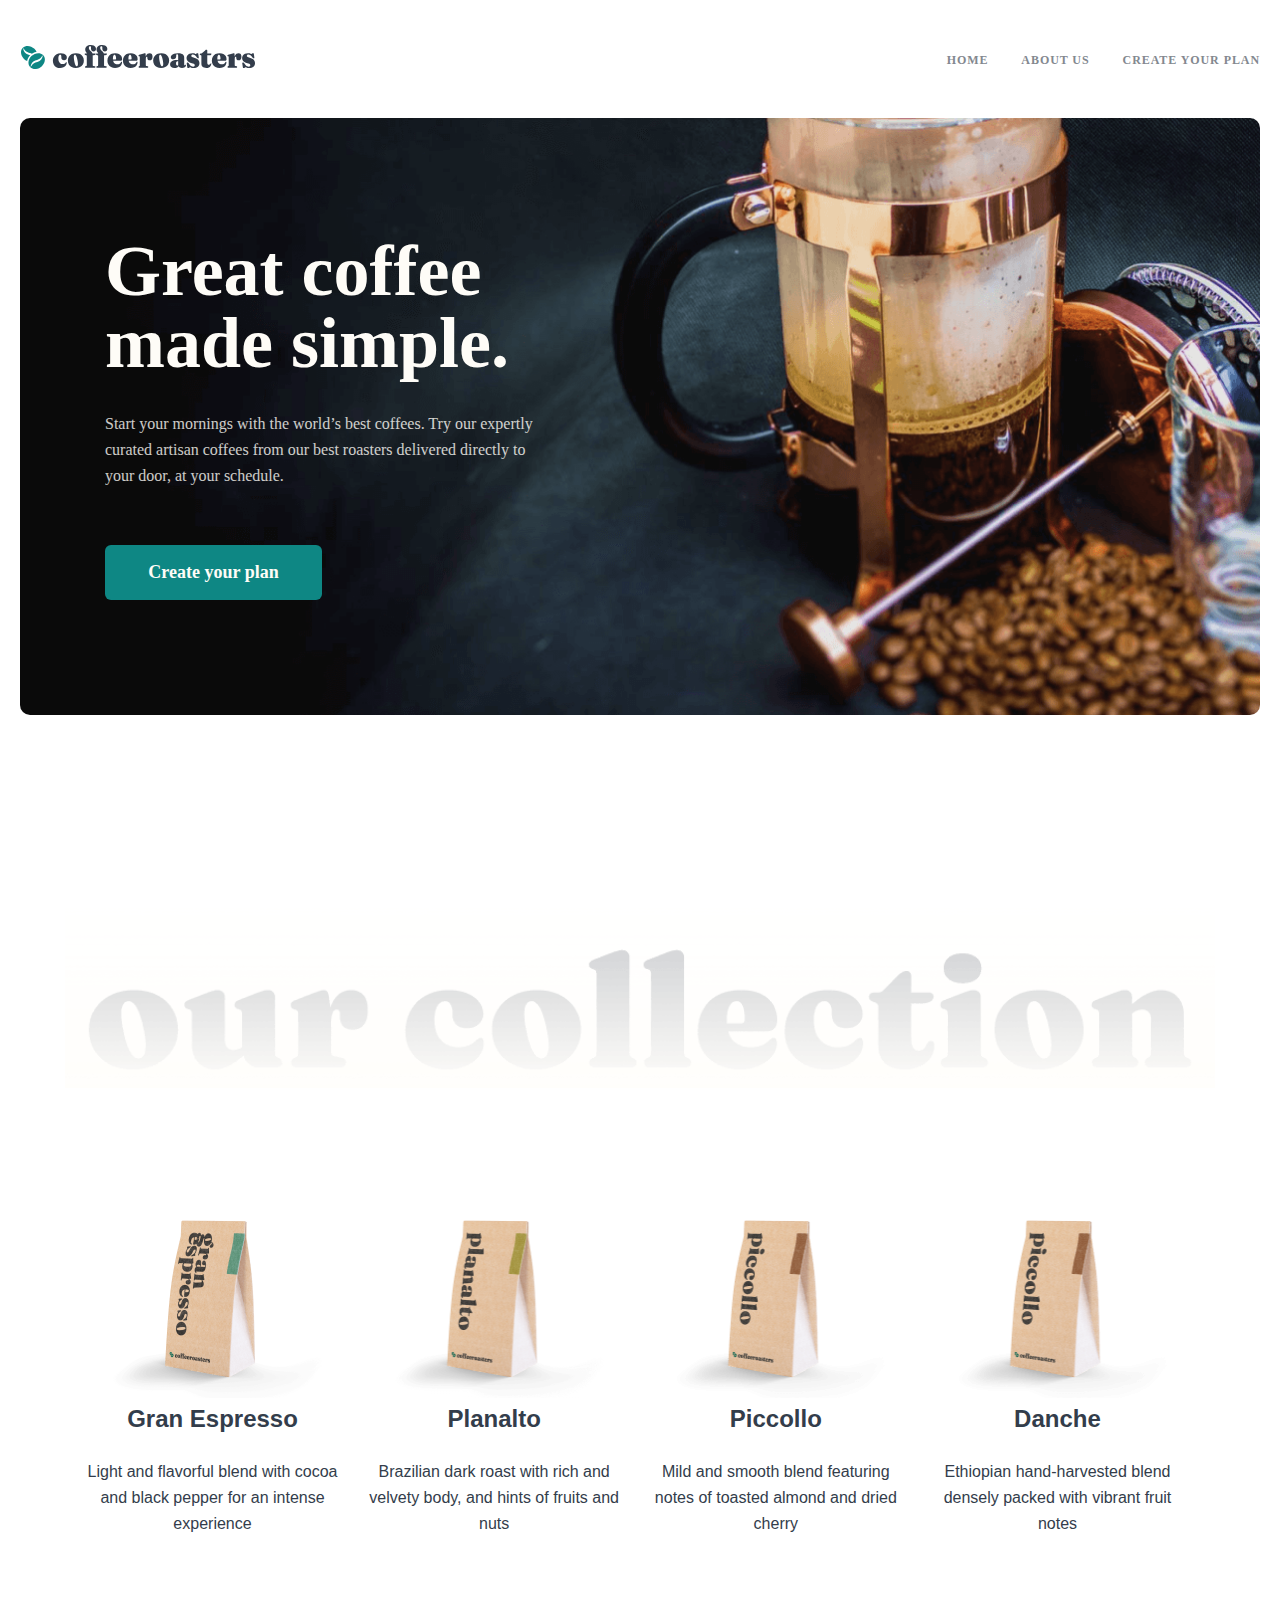
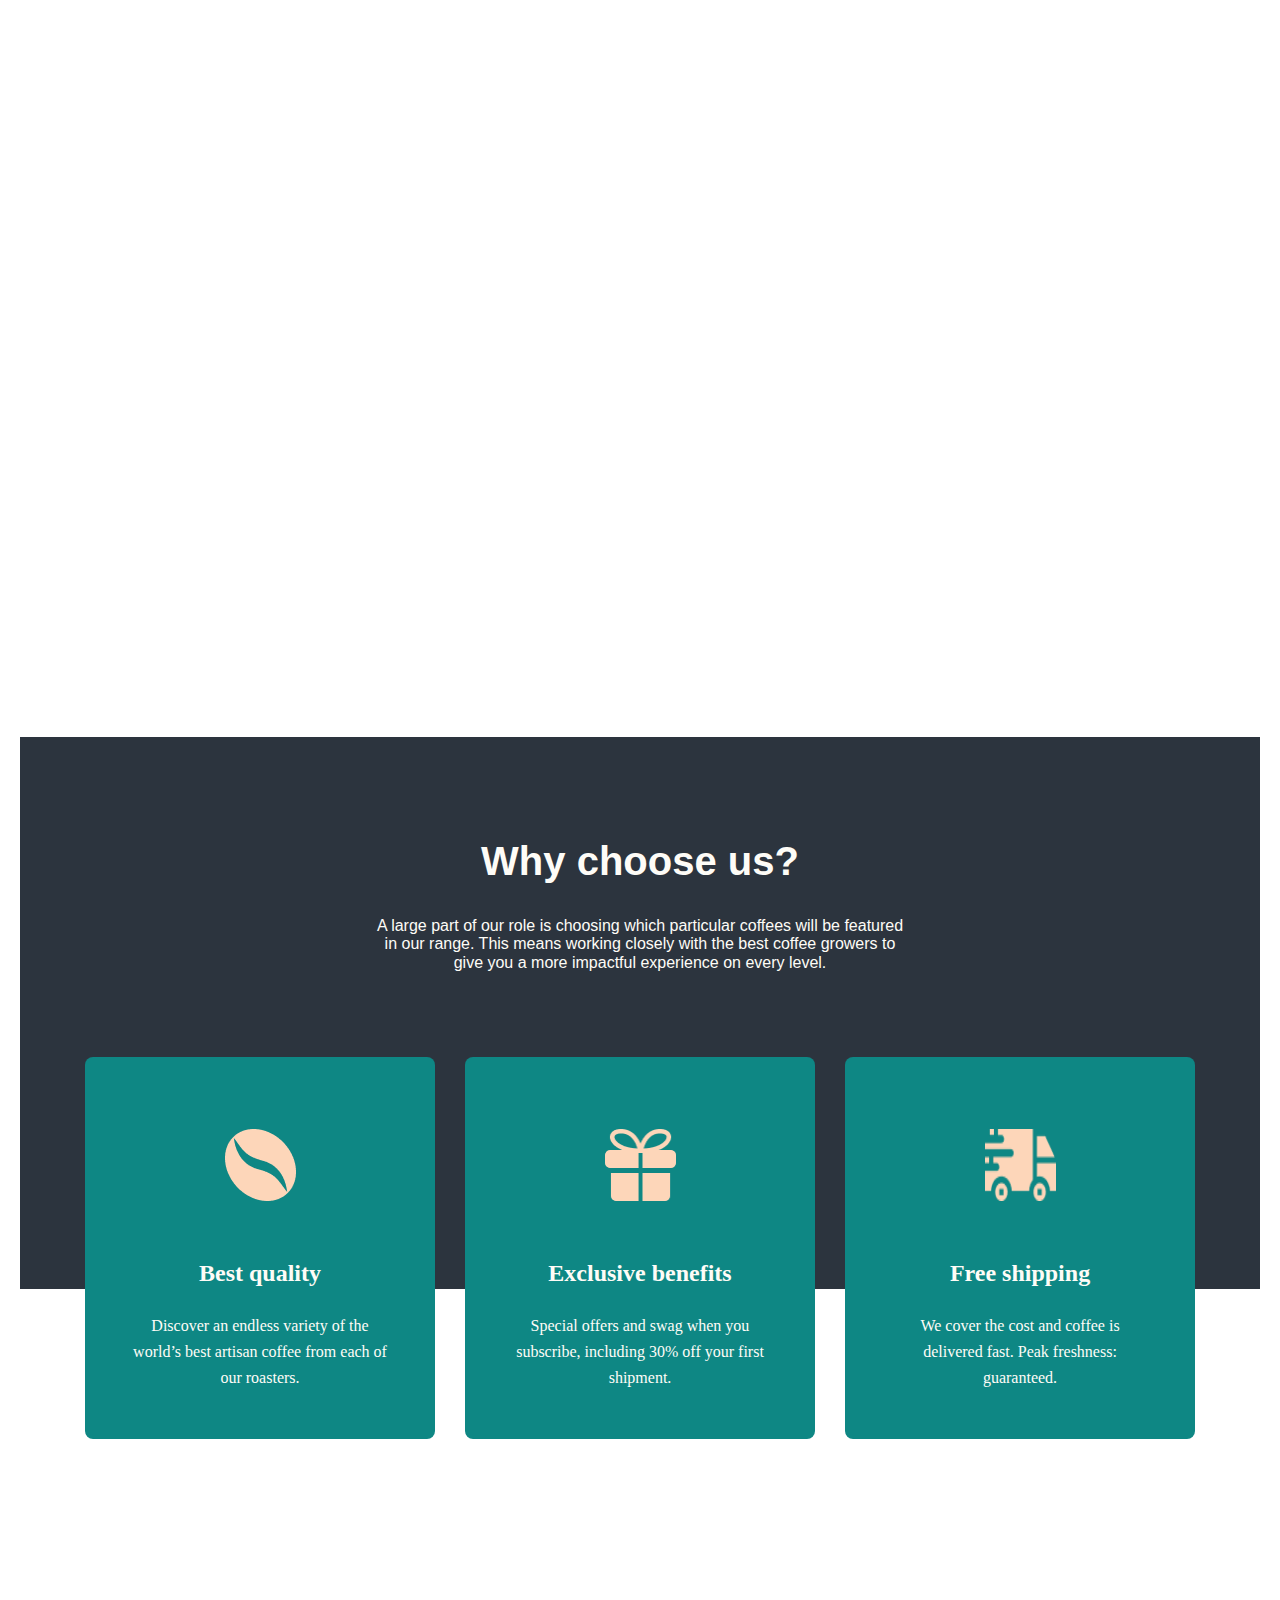
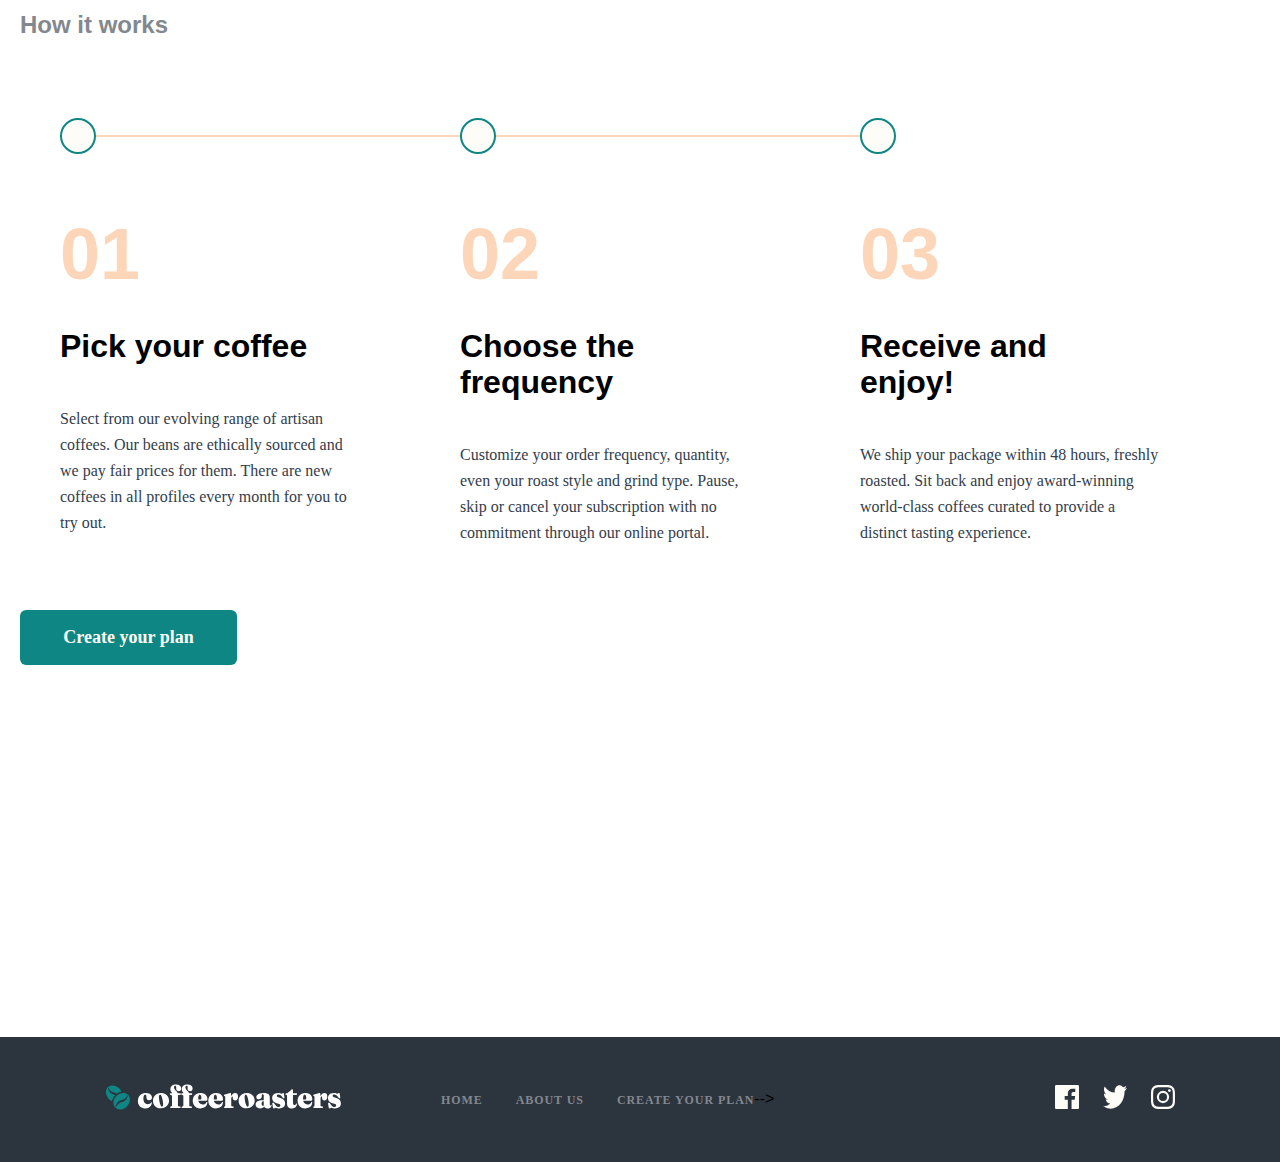
==== commit 5d60eec4: "changing no coment" ====
--- a/index.html
+++ b/index.html
@@ -10,7 +10,7 @@
 <body>
     <!-- Header -->
     
-      <!-- <header class="header">
+       <header class="header">
         <div class="container">
             <a class="logo-link" href="./index.html">
                 <img
@@ -29,10 +29,10 @@
                 <span>&#x2715;</span>
                 
             </button>  
-          -->
+          
         <!-- nav -->
         
-          <!-- <nav class="nav">
+          <nav class="nav">
             <ul class="nav__list">
                 <li class="nav__item">
                     <a class="nav__link nav__link--active" href="./index.html">HOME</a>
@@ -46,15 +46,15 @@
             </ul>
         </nav>
     </div>
-</header>   -->
+</header>   
 
 <!-- Main -->
 
-<!-- <main class="main">  -->
+<main class="main">  
 
     <!-- Hero -->
 
-       <!-- <section class="hero">
+        <section class="hero">
         <div class="container">
             <div class="hero__box">
                 <h1 class="hero__heading">Great coffee made simple.</h1>
@@ -72,11 +72,11 @@
             </button>
         </div>
     </div>
-</section>     -->
+</section>     
 
  <!-- Collection -->  
 
-    <!-- <section class="collection">
+     <section class="collection">
     <div class="container container__small">
         <ul class="collection__list">
             <li class="collection__item">
@@ -152,9 +152,9 @@
             </li>
         </ul>
     </div>
-</section> -->
-
-  <!-- <section class="services">
+</section> 
+
+  <section class="services">
     <div class="container">
         <div class="services__info">
             <h2 class="services-heading">Why choose us?</h2>
@@ -227,11 +227,11 @@
         </ul>
     </div>
 </div>
-</section>  -->
+</section>  
 
 <!--STEPS-->
 
- <!-- <section class="steps">
+  <section class="steps">
     <div class="container container--small">
         <h2 class="steps__heading">How it works</h2>
         
@@ -273,11 +273,11 @@
         <a class="steps__link button" href="./create.html">Create your plan</a>
     </div>
 </section>
-</main>          -->
+</main>          
 
 <!-- Footer -->
 
- <!-- <footer class="footer">
+  <footer class="footer">
     <div class="container">
         <div class="footer__inner">
             <a class="logo-link" href="./index.html">
@@ -289,10 +289,10 @@
                 height="26"
                 >
             </a>  
-              -->
+              
             <!-- Nav -->
             
-              <!-- <nav class="nav">
+               <nav class="nav">
                 <ul class="nav__list">
                     <li class="nav__item">
                         <a class="nav__link" href="./index.html">HOME</a>
@@ -308,7 +308,7 @@
             
             <!-- Socials  -->
             
-              <!-- <ul class="socials">
+               <ul class="socials">
                 <li class="socials__item">
                     <a class="socials__link" href="#">
                         <img
@@ -342,7 +342,7 @@
             </ul>
         </div>
     </div> 
-</footer>     -->
+</footer>     
 
 <script src="./main.js"></script>
 </body>
